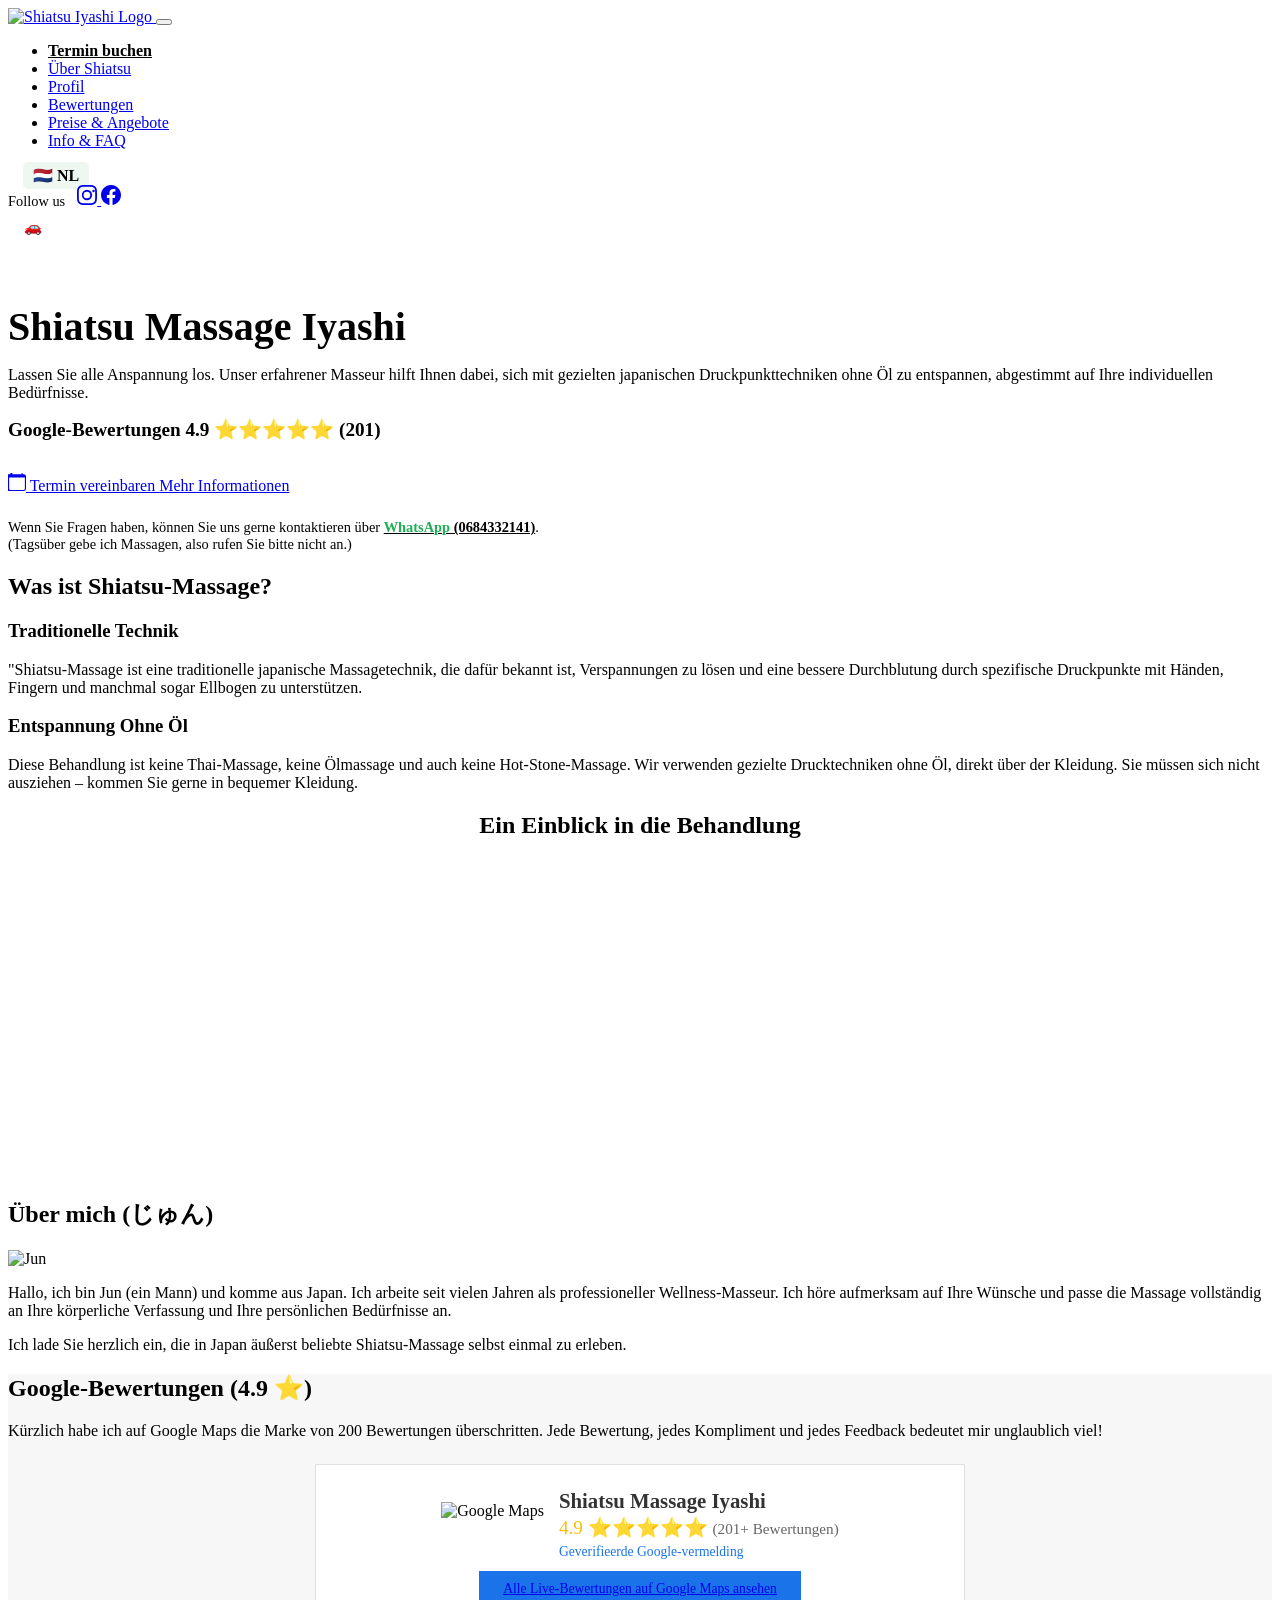
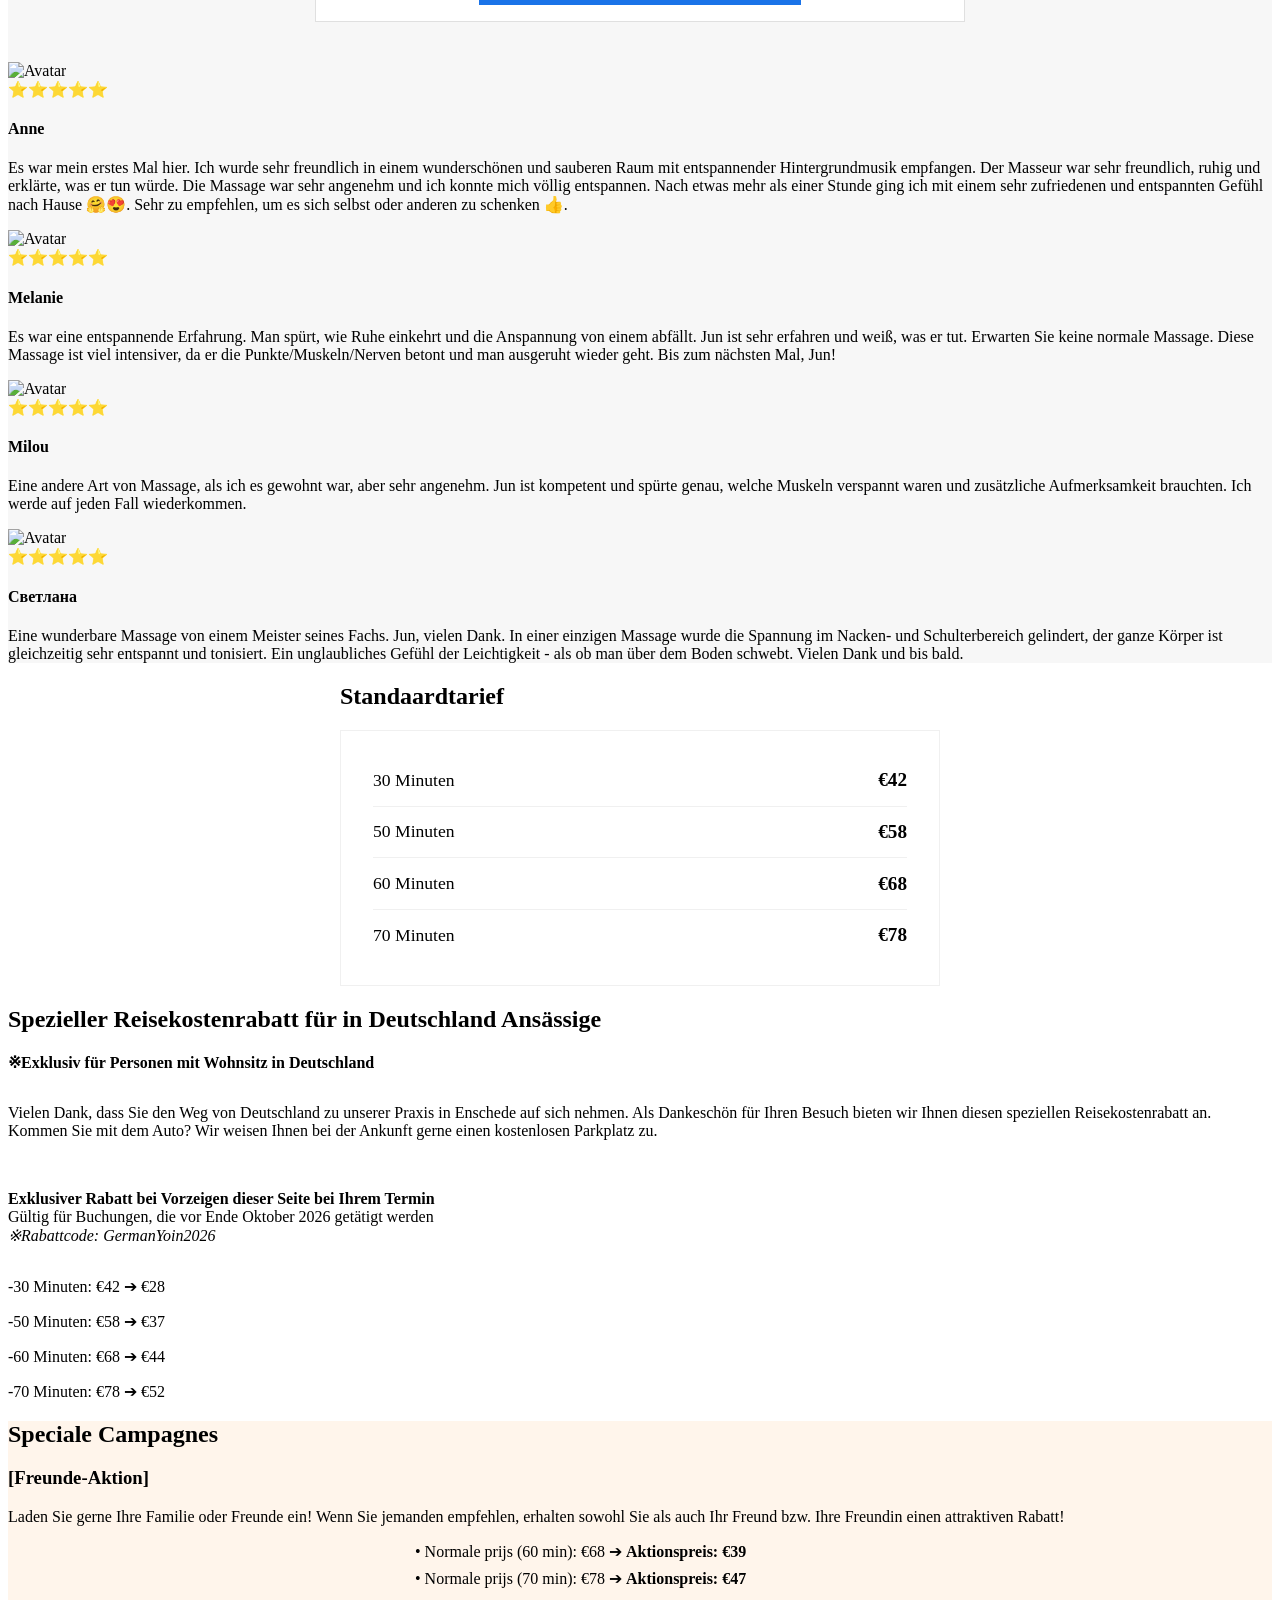
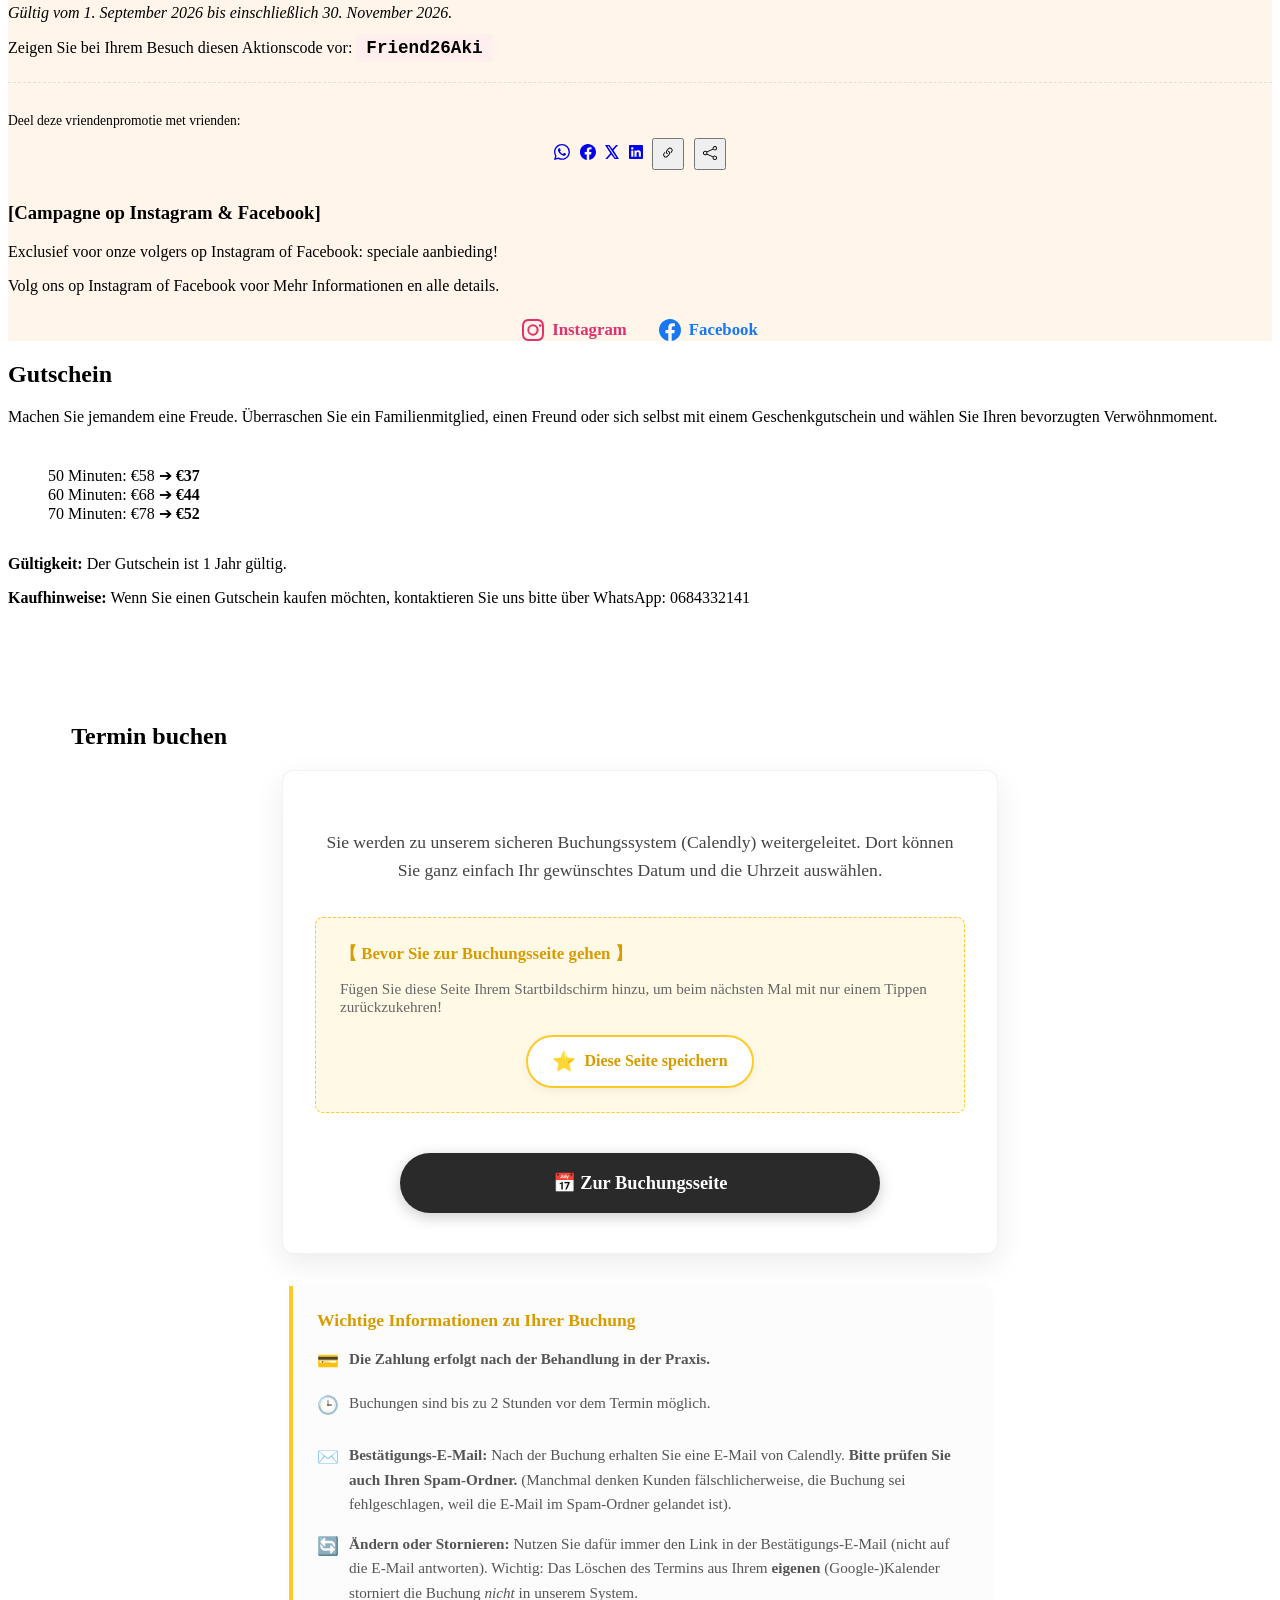
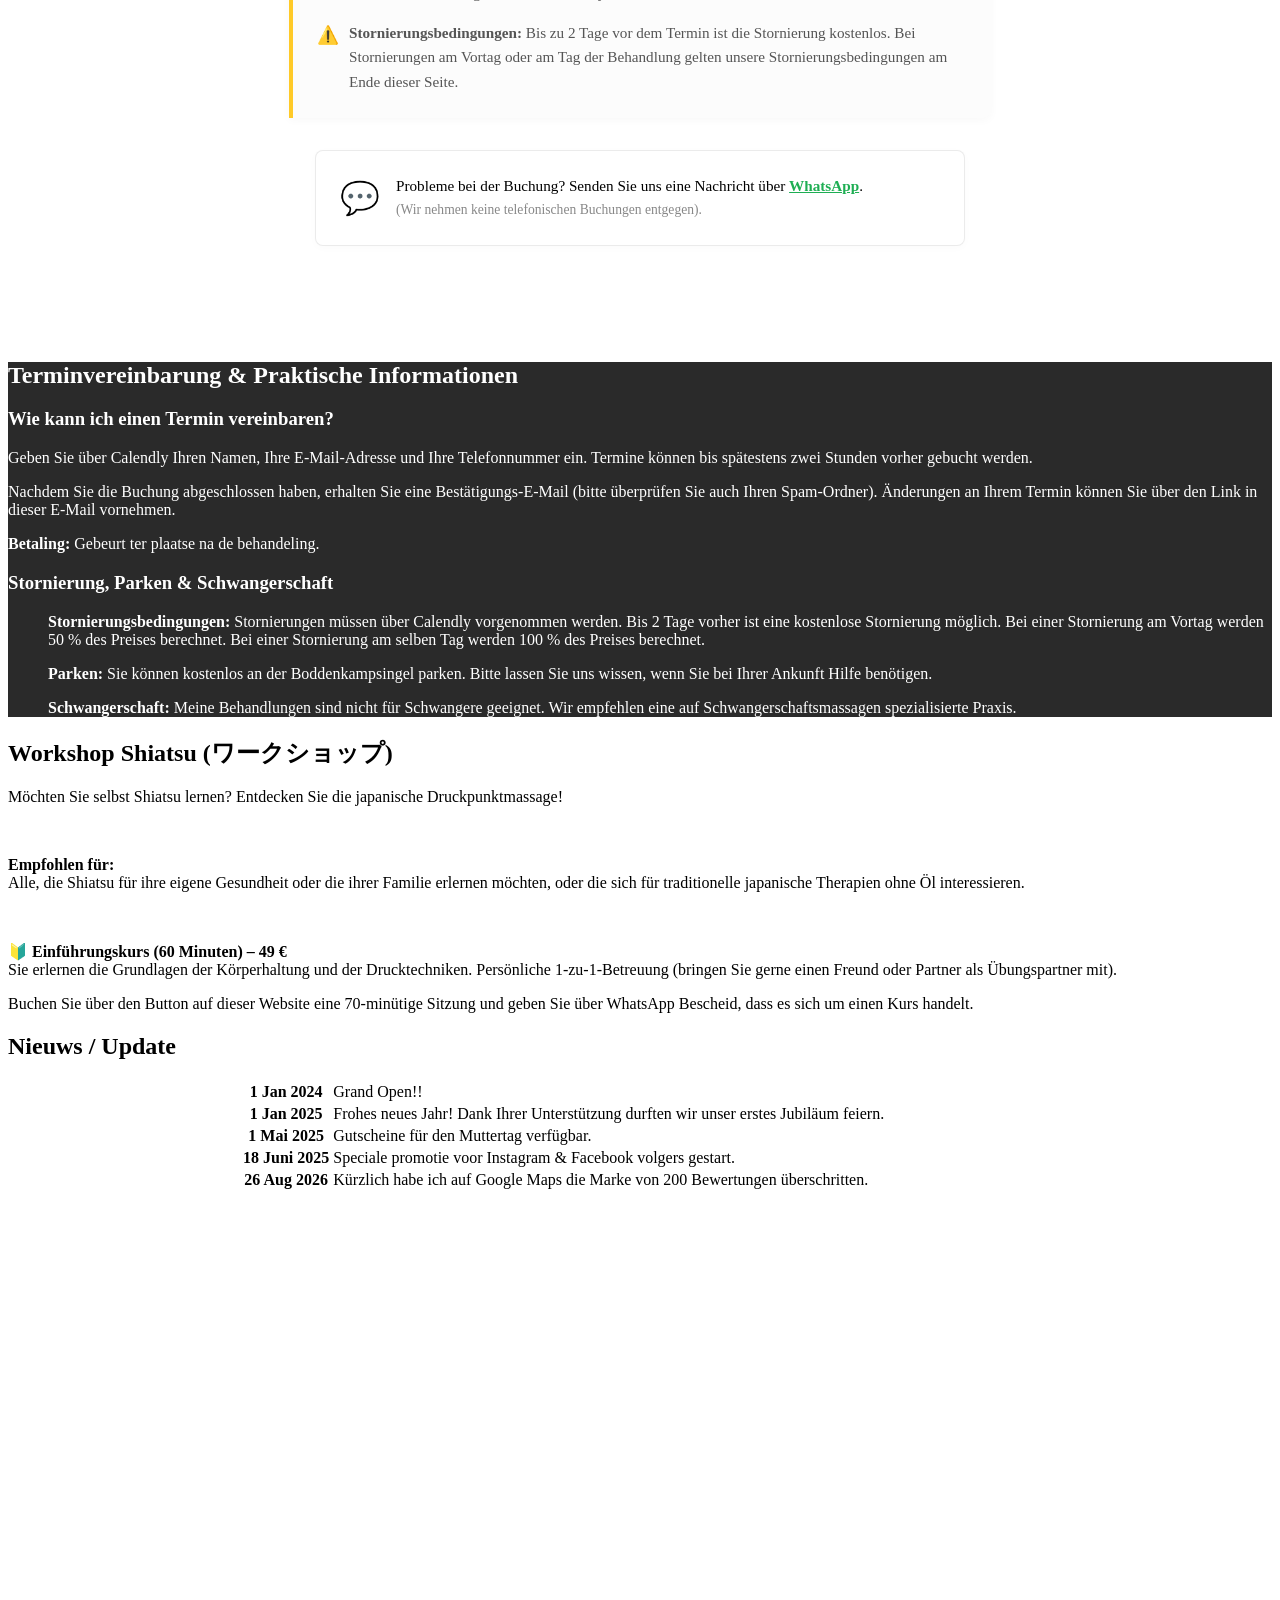
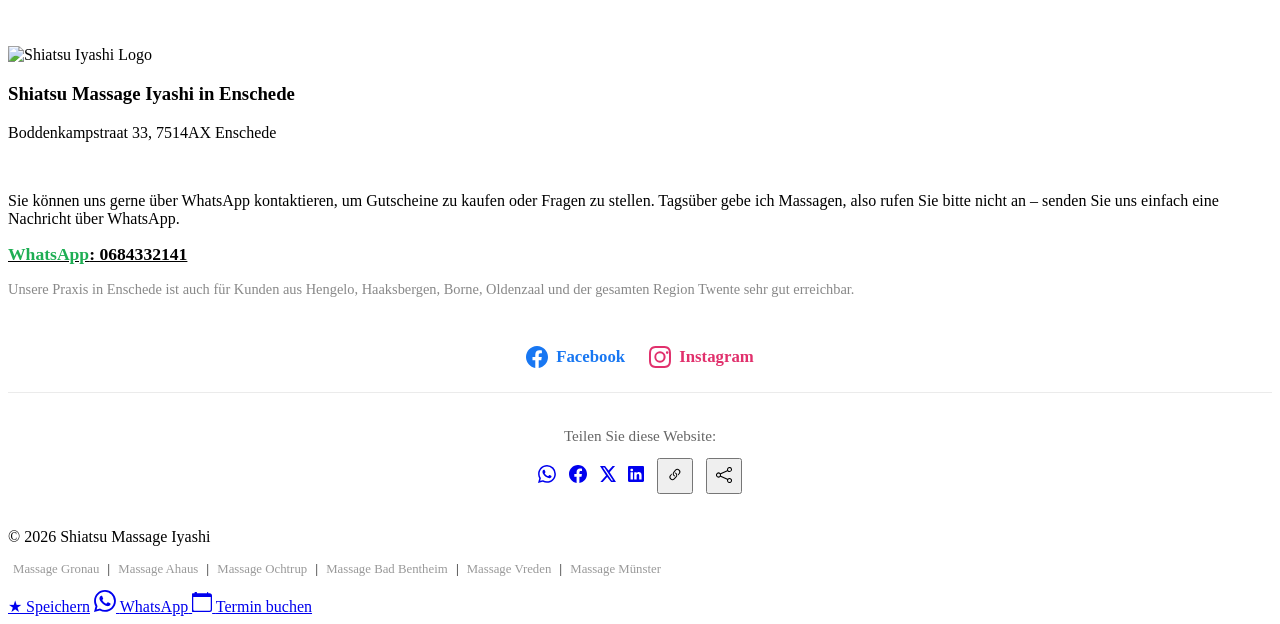
==== de/index.html @ 8099cf2a "Add custom GA4 event tracking (click_calendly_button) to Calendly buttons across all Dutch and Germa" ====
<!DOCTYPE html>
<html lang="de">
<head>

    <!-- Google tag (gtag.js) -->
    <script async src="https://www.googletagmanager.com/gtag/js?id=G-NTMLTWRCTY"></script>
    <script>
      window.dataLayer = window.dataLayer || [];
      function gtag(){dataLayer.push(arguments);}
      gtag('js', new Date());

      gtag('config', 'G-NTMLTWRCTY');
      gtag('config', 'G-RWV409M47K');
    </script>

    <meta charset="UTF-8">
    <meta name="viewport" content="width=device-width, initial-scale=1.0">
    <title>Massage Enschede - Japanische Shiatsu Massage Iyashi</title>
    <meta name="description" content="Suchen Sie eine professionelle Massage in Enschede? Erleben Sie authentische japanische Shiatsu-Massage ohne Öl bei Shiatsu Massage Iyashi. Auch von Gronau aus hervorragend erreichbar. 4.9 ⭐ (201+ Bewertungen).">
    <link rel="icon" href="images/logo.png" type="image/png">
    
    <!-- Schema.org LocalBusiness Structured Data for Google SEO -->
    <script type="application/ld+json">
    {
      "@context": "https://schema.org",
      "@type": "HealthAndBeautyBusiness",
      "name": "Shiatsu Massage Iyashi",
      "image": "https://shiatsumassage-iyashi.com/images/logo.png",
      "@id": "https://shiatsumassage-iyashi.com/de/",
      "url": "https://shiatsumassage-iyashi.com/de/",
      "telephone": "+31684332141",
      "priceRange": "€42 - €78",
      "address": {
        "@type": "PostalAddress",
        "streetAddress": "Boddenkampstraat 33",
        "addressLocality": "Enschede",
        "postalCode": "7514AX",
        "addressCountry": "NL"
      },
      "geo": {
        "@type": "GeoCoordinates",
        "latitude": 52.2271339,
        "longitude": 6.8870903
      },
      "aggregateRating": {
        "@type": "AggregateRating",
        "ratingValue": "4.9",
        "reviewCount": "201"
      },
      "areaServed": ["Enschede", "Hengelo", "Haaksbergen", "Borne", "Oldenzaal", "Twente"]
    }
    </script>
    
    <!-- Fonts -->
    <link rel="preconnect" href="https://fonts.googleapis.com">
    <link rel="preconnect" href="https://fonts.gstatic.com" crossorigin>
    <link href="https://fonts.googleapis.com/css2?family=Outfit:wght@300;400;500;600&family=Playfair+Display:ital,wght@0,400;0,500;0,600;0,700;1,400&display=swap" rel="stylesheet">
    
    <!-- CSS -->
    <link rel="stylesheet" href="../css/style.css">
    
    <!-- Netlify Identity (Required for CMS Authentication) -->
    <script src="https://identity.netlify.com/v1/netlify-identity-widget.js"></script>
</head>
<body>

    <header>
        <a href="#home" class="logo-link">
            <img src="../images/logo.png" alt="Shiatsu Iyashi Logo" class="header-logo">
        </a>
        <button type="button" class="mobile-menu-btn" id="mobileMenuBtn" aria-label="Menu">
            <span></span>
            <span></span>
            <span></span>
        </button>
        <nav class="nav-menu" id="navMenu">
            <ul>
                <li><a href="#booking" style="font-weight: 600; color: var(--primary-color);">Termin buchen</a></li>
                <li><a href="#about">Über Shiatsu</a></li>
                <li><a href="#jun">Profil</a></li>
                <li><a href="#reviews">Bewertungen</a></li>
                <li><a href="#pricing">Preise & Angebote</a></li>
                <li><a href="#info">Info & FAQ</a></li>
            </ul>
        
            <div class="lang-switch" style="display:inline-block; margin-left: 15px;">
                <a href="../index.html" style="text-decoration:none; font-weight:bold; color: var(--primary-dark); padding: 5px 10px; border-radius: 5px; background: #eef8f1;">🇳🇱 NL</a>
            </div>
        </nav>
        <div class="header-sns">
            <span style="font-size: 0.9rem; font-weight: 500; color: var(--text-dark); margin-right: 0.5rem; display: inline-block; vertical-align: middle;">Follow us</span>
            <a href="https://www.instagram.com/shiatsumassage_iyashi_enschede/" target="_blank" aria-label="Instagram" class="header-ig">
                <svg xmlns="http://www.w3.org/2000/svg" width="20" height="20" fill="currentColor" viewBox="0 0 16 16"><path d="M8 0C5.829 0 5.556.01 4.703.048 3.85.088 3.269.222 2.76.42a3.917 3.917 0 0 0-1.417.923A3.927 3.927 0 0 0 .42 2.76C.222 3.268.087 3.85.048 4.7.01 5.555 0 5.827 0 8.001c0 2.172.01 2.444.048 3.297.04.852.174 1.433.372 1.942.205.526.478.972.923 1.417.444.445.89.719 1.416.923.51.198 1.09.333 1.942.372C5.555 15.99 5.827 16 8 16s2.444-.01 3.298-.048c.851-.04 1.434-.174 1.943-.372a3.916 3.916 0 0 0 1.416-.923c.445-.445.718-.891.923-1.417.197-.509.332-1.09.372-1.942C15.99 10.445 16 10.173 16 8s-.01-2.445-.048-3.299c-.04-.851-.175-1.433-.372-1.941a3.926 3.926 0 0 0-.923-1.417A3.911 3.911 0 0 0 13.24.42c-.51-.198-1.092-.333-1.943-.372C10.443.01 10.172 0 7.999 0h.001zm-.717 1.442h.718c2.136 0 2.389.007 3.232.046.78.035 1.204.166 1.486.275.373.145.64.319.92.599.28.28.453.546.598.92.11.281.24.705.275 1.485.039.843.047 1.096.047 3.231s-.008 2.389-.047 3.232c-.035.78-.166 1.203-.275 1.485a2.47 2.47 0 0 1-.599.919c-.28.28-.546.453-.92.598-.28.11-.704.24-1.485.276-.843.038-1.096.047-3.232.047s-2.39-.009-3.233-.047c-.78-.036-1.203-.166-1.485-.276a2.478 2.478 0 0 1-.92-.598 2.48 2.48 0 0 1-.6-.92c-.109-.281-.24-.705-.275-1.485-.038-.843-.046-1.096-.046-3.233 0-2.136.008-2.388.046-3.231.036-.78.166-1.204.276-1.486.145-.373.319-.64.599-.92.28-.28.546-.453.92-.598.282-.11.705-.24 1.485-.276.843-.039 1.096-.047 3.232-.047zM8 3.887a4.113 4.113 0 1 0 0 8.226 4.113 4.113 0 0 0 0-8.226zm0 6.785A2.672 2.672 0 1 1 8 5.33a2.672 2.672 0 0 1 0 5.342zm5.23-6.837a.96.96 0 1 0 0 1.92.96.96 0 0 0 0-1.92z"/></svg>
            </a>
            <a href="https://www.facebook.com/profile.php?id=61560411595244" target="_blank" aria-label="Facebook" class="header-fb">
                <svg xmlns="http://www.w3.org/2000/svg" width="20" height="20" fill="currentColor" viewBox="0 0 16 16"><path d="M16 8.049c0-4.446-3.582-8.05-8-8.05C3.58 0-.002 3.603-.002 8.05c0 4.017 2.926 7.347 6.75 7.951v-5.625h-2.03V8.05H6.75V6.275c0-2.017 1.195-3.131 3.022-3.131.876 0 1.791.157 1.791.157v1.98h-1.009c-.993 0-1.303.621-1.303 1.258v1.51h2.218l-.354 2.326H9.25V16c3.824-.604 6.75-3.934 6.75-7.951z"/></svg>
            </a>
        </div>
    </header>

        <main>
        <!-- 1. Hero -->
        <section class="hero" id="home">
            <div class="hero-content">
                
                <div style="background-color: var(--secondary-color); color: white; padding: 0.6rem 1rem; border-radius: 50px; display: inline-block; margin-bottom: 1.5rem; font-size: 0.9rem; font-weight: 500; box-shadow: var(--shadow-sm);">
                    🚗 Kostenlose Parkplätze an der Praxis verfügbar!
                </div>
                <h1 style="font-size: 2.5rem; color: var(--primary-dark); margin-bottom: 1rem; font-family: var(--font-heading);">Shiatsu Massage Iyashi</h1>
                <p>Lassen Sie alle Anspannung los. Unser erfahrener Masseur hilft Ihnen dabei, sich mit gezielten japanischen Druckpunkttechniken ohne Öl zu entspannen, abgestimmt auf Ihre individuellen Bedürfnisse.</p>
                <div style="margin-top: 1rem; margin-bottom: 2rem;">
                    <span style="font-size: 1.2rem; font-weight: bold;">Google-Bewertungen 4.9 ⭐️⭐️⭐️⭐️⭐️ (201)</span>
                </div>
                <a href="#booking" class="btn">
                    <svg xmlns="http://www.w3.org/2000/svg" width="18" height="18" fill="currentColor" viewBox="0 0 16 16"><path d="M3.5 0a.5.5 0 0 1 .5.5V1h8V.5a.5.5 0 0 1 1 0V1h1a2 2 0 0 1 2 2v11a2 2 0 0 1-2 2H1a2 2 0 0 1-2-2V3a2 2 0 0 1 2-2h1V.5a.5.5 0 0 1 .5-.5zM1 4v10a1 1 0 0 0 1 1h12a1 1 0 0 0 1-1V4H1z"/></svg>
                    Termin vereinbaren
                </a>
                <a href="#about" class="btn btn-secondary">Mehr Informationen</a>
                <p style="margin-top: 1.5rem; font-size: 0.9rem; color: var(--text-light);">Wenn Sie Fragen haben, können Sie uns gerne kontaktieren über <a href="https://wa.me/31684332141" target="_blank" style="font-weight: 600; text-decoration: underline; color: inherit;"><span style="color: #1EAE53;">WhatsApp</span> (0684332141)</a>.<br>(Tagsüber gebe ich Massagen, also rufen Sie bitte nicht an.)</p>
            </div>
        </section>
        <!-- 2. About Shiatsu -->
        <section id="about">
            <h2 class="section-title">Was ist Shiatsu-Massage?</h2>
            <div class="grid">
                <div class="card">
                    <h3>Traditionelle Technik</h3>
                    <p>"Shiatsu-Massage ist eine traditionelle japanische Massagetechnik, die dafür bekannt ist, Verspannungen zu lösen und eine bessere Durchblutung durch spezifische Druckpunkte mit Händen, Fingern und manchmal sogar Ellbogen zu unterstützen.</p>
                </div>
                <div class="card">
                    <h3>Entspannung Ohne Öl</h3>
                    <p>Diese Behandlung ist keine Thai-Massage, keine Ölmassage und auch keine Hot-Stone-Massage. Wir verwenden gezielte Drucktechniken ohne Öl, direkt über der Kleidung. Sie müssen sich nicht ausziehen – kommen Sie gerne in bequemer Kleidung.</p>
                </div>
            </div>
        </section>
        <!-- 3. Video -->
        <section id="video" style="background: var(--bg-surface); text-align: center;">
            <h2 class="section-title">Ein Einblick in die Behandlung</h2>
            <div class="video-container">
                <iframe width="560" height="315" src="https://www.youtube.com/embed/s-OHK-K2gn4" title="YouTube video player" frameborder="0" allow="accelerometer; autoplay; clipboard-write; encrypted-media; gyroscope; picture-in-picture" allowfullscreen></iframe>
            </div>
        </section>
        <!-- 4. Profile (Jun) -->
        <section id="jun">
            <h2 class="section-title">Über mich (じゅん)</h2>
            <div class="jun-container">
                <div class="jun-photo">
                    <img src="../images/jun.png" alt="Jun">
                </div>
                <div class="jun-text">
                    <p>Hallo, ich bin Jun (ein Mann) und komme aus Japan. Ich arbeite seit vielen Jahren als professioneller Wellness-Masseur. Ich höre aufmerksam auf Ihre Wünsche und passe die Massage vollständig an Ihre körperliche Verfassung und Ihre persönlichen Bedürfnisse an.</p>
                    <p style="margin-top: 1rem;">Ich lade Sie herzlich ein, die in Japan äußerst beliebte Shiatsu-Massage selbst einmal zu erleben.</p>
                </div>
            </div>
        </section>
        <!-- 5. Reviews -->
        <section id="reviews" style="background: #f7f7f7;">
            <h2 class="section-title">Google-Bewertungen (4.9 ⭐)</h2>
            <p class="text-center" style="margin-bottom: 1.5rem;">Kürzlich habe ich auf Google Maps die Marke von 200 Bewertungen überschritten. Jede Bewertung, jedes Kompliment und jedes Feedback bedeutet mir unglaublich viel!</p>
            
            <!-- Live Google Place Review Card Banner -->
            <div class="google-live-card" style="max-width: 600px; margin: 0 auto 2.5rem; background: white; border-radius: var(--border-radius); padding: 1.5rem; box-shadow: var(--shadow-md); text-align: center; border: 1px solid #e0e0e0;">
                <div style="display: flex; align-items: center; justify-content: center; gap: 15px; flex-wrap: wrap;">
                    <img src="https://upload.wikimedia.org/wikipedia/commons/c/c1/Google_Maps_icon_%282020%29.svg" alt="Google Maps" style="height: 45px;">
                    <div style="text-align: left;">
                        <h3 style="margin: 0; font-size: 1.3rem; color: #333;">Shiatsu Massage Iyashi</h3>
                        <div style="color: #fbbc04; font-size: 1.2rem; margin: 3px 0;">4.9 ⭐⭐⭐⭐⭐ <span style="color: #666; font-size: 0.95rem;">(201+ Bewertungen)</span></div>
                        <span style="color: #1a73e8; font-size: 0.85rem; font-weight: 500;">Geverifieerde Google-vermelding</span>
                    </div>
                </div>
                <div style="margin-top: 1.2rem;">
                    <a href="https://www.google.com/maps/place/Shiatsu+Massage+Iyashi/@52.2295945,6.8872437,16.3z/data=!4m8!3m7!1s0x47b8130067c3a485:0x5a4c4644fad5b9b4!8m2!3d52.2271339!4d6.8870903!9m1!1b1!16s%2Fg%2F11vqblq_hn" target="_blank" class="btn" style="background: #1a73e8; border-color: #1a73e8; font-size: 0.85rem; padding: 0.6rem 1.5rem;">
                        Alle Live-Bewertungen auf Google Maps ansehen
                    </a>
                </div>
            </div>

            <div class="reviews-grid">
                <div class="review-card">
                    <div class="review-avatar">
                        <img src="//cdn.peraichi.com/template_root/v2/s3bucket/images/default/im_person_illust.svg" alt="Avatar">
                    </div>
                    <div class="review-content">
                        <div class="stars">⭐⭐⭐⭐⭐</div>
                        <h4 class="reviewer-name">Anne</h4>
                        <p class="review-text">Es war mein erstes Mal hier. Ich wurde sehr freundlich in einem wunderschönen und sauberen Raum mit entspannender Hintergrundmusik empfangen. Der Masseur war sehr freundlich, ruhig und erklärte, was er tun würde. Die Massage war sehr angenehm und ich konnte mich völlig entspannen. Nach etwas mehr als einer Stunde ging ich mit einem sehr zufriedenen und entspannten Gefühl nach Hause 🤗😍. Sehr zu empfehlen, um es sich selbst oder anderen zu schenken 👍.</p>
                    </div>
                </div>
                <div class="review-card">
                    <div class="review-avatar">
                        <img src="//cdn.peraichi.com/template_root/v2/s3bucket/images/default/im_person_illust.svg" alt="Avatar">
                    </div>
                    <div class="review-content">
                        <div class="stars">⭐⭐⭐⭐⭐</div>
                        <h4 class="reviewer-name">Melanie</h4>
                        <p class="review-text">Es war eine entspannende Erfahrung. Man spürt, wie Ruhe einkehrt und die Anspannung von einem abfällt. Jun ist sehr erfahren und weiß, was er tut. Erwarten Sie keine normale Massage. Diese Massage ist viel intensiver, da er die Punkte/Muskeln/Nerven betont und man ausgeruht wieder geht. Bis zum nächsten Mal, Jun!</p>
                    </div>
                </div>
                <div class="review-card">
                    <div class="review-avatar">
                        <img src="//cdn.peraichi.com/template_root/v2/s3bucket/images/default/im_person_illust.svg" alt="Avatar">
                    </div>
                    <div class="review-content">
                        <div class="stars">⭐⭐⭐⭐⭐</div>
                        <h4 class="reviewer-name">Milou</h4>
                        <p class="review-text">Eine andere Art von Massage, als ich es gewohnt war, aber sehr angenehm. Jun ist kompetent und spürte genau, welche Muskeln verspannt waren und zusätzliche Aufmerksamkeit brauchten. Ich werde auf jeden Fall wiederkommen.</p>
                    </div>
                </div>
                <div class="review-card">
                    <div class="review-avatar">
                        <img src="//cdn.peraichi.com/template_root/v2/s3bucket/images/default/im_person_illust.svg" alt="Avatar">
                    </div>
                    <div class="review-content">
                        <div class="stars">⭐⭐⭐⭐⭐</div>
                        <h4 class="reviewer-name">Светлана</h4>
                        <p class="review-text">Eine wunderbare Massage von einem Meister seines Fachs. Jun, vielen Dank. In einer einzigen Massage wurde die Spannung im Nacken- und Schulterbereich gelindert, der ganze Körper ist gleichzeitig sehr entspannt und tonisiert. Ein unglaubliches Gefühl der Leichtigkeit - als ob man über dem Boden schwebt. Vielen Dank und bis bald.</p>
                    </div>
                </div>
            </div>

        </section>
        <!-- 6. Pricing & Campaigns Group -->
        <div id="tarieven-acties">
            <section id="pricing">
            <div class="container text-center" style="max-width: 600px; margin: 0 auto;">
                <h2 class="section-title">Standaardtarief</h2>
                <div class="compact-pricing-box" style="background: white; border-radius: var(--border-radius); padding: 1.5rem 2rem; box-shadow: var(--shadow-sm); border: 1px solid rgba(0,0,0,0.06);">
                    <div style="display: flex; justify-content: space-between; align-items: center; padding: 0.9rem 0; border-bottom: 1px solid #f0f0f0; font-size: 1.1rem; color: var(--primary-dark);">
                        <span>30 Minuten</span>
                        <strong style="color: var(--secondary-color); font-size: 1.2rem;">€42</strong>
                    </div>
                    <div style="display: flex; justify-content: space-between; align-items: center; padding: 0.9rem 0; border-bottom: 1px solid #f0f0f0; font-size: 1.1rem; color: var(--primary-dark);">
                        <span>50 Minuten</span>
                        <strong style="color: var(--secondary-color); font-size: 1.2rem;">€58</strong>
                    </div>
                    <div style="display: flex; justify-content: space-between; align-items: center; padding: 0.9rem 0; border-bottom: 1px solid #f0f0f0; font-size: 1.1rem; color: var(--primary-dark);">
                        <span>60 Minuten</span>
                        <strong style="color: var(--secondary-color); font-size: 1.2rem;">€68</strong>
                    </div>
                    <div style="display: flex; justify-content: space-between; align-items: center; padding: 0.9rem 0; font-size: 1.1rem; color: var(--primary-dark);">
                        <span>70 Minuten</span>
                        <strong style="color: var(--secondary-color); font-size: 1.2rem;">€78</strong>
                    </div>
                </div>
            </div>
        </section>
            <section id="autumn-offer" style="background: var(--primary-light);">
            <div class="container text-center">
                <h2 class="section-title">Spezieller Reisekostenrabatt für in Deutschland Ansässige</h2>
                <p style="color: var(--secondary-color); font-weight: bold; margin-bottom: 2rem;">※Exklusiv für Personen mit Wohnsitz in Deutschland</p>
                <p>Vielen Dank, dass Sie den Weg von Deutschland zu unserer Praxis in Enschede auf sich nehmen. Als Dankeschön für Ihren Besuch bieten wir Ihnen diesen speziellen Reisekostenrabatt an. Kommen Sie mit dem Auto? Wir weisen Ihnen bei der Ankunft gerne einen kostenlosen Parkplatz zu.</p>
                <br>
                <p><strong>Exklusiver Rabatt bei Vorzeigen dieser Seite bei Ihrem Termin</strong><br>
                Gültig für Buchungen, die vor Ende Oktober 2026 getätigt werden<br>
                <em>※Rabattcode: GermanYoin2026</em></p>
                
                <div class="pricing-list" style="margin-top: 2rem;">
                    <p>-30 Minuten: <span class="price-strike">€42</span> ➔ <span class="price-new">€28</span></p>
                    <p>-50 Minuten: <span class="price-strike">€58</span> ➔ <span class="price-new">€37</span></p>
                    <p>-60 Minuten: <span class="price-strike">€68</span> ➔ <span class="price-new">€44</span></p>
                    <p>-70 Minuten: <span class="price-strike">€78</span> ➔ <span class="price-new">€52</span></p>
                </div>
            </div>
        </section>
            <section id="campaigns" style="background: #fff5eb;">
            <h2 class="section-title">Speciale Campagnes</h2>
            
            <!-- Vriendenactie -->
            <div class="card campaign-card">
                <h3>[Freunde-Aktion]</h3>
                <p>Laden Sie gerne Ihre Familie oder Freunde ein! Wenn Sie jemanden empfehlen, erhalten sowohl Sie als auch Ihr Freund bzw. Ihre Freundin einen attraktiven Rabatt!</p>
                <ul style="text-align: left; margin: 1rem auto; max-width: 450px; list-style: none; padding-left: 0;">
                    <li style="margin-bottom: 0.5rem;">• Normale prijs (60 min): €68 ➔ <strong>Aktionspreis: €39</strong></li>
                    <li style="margin-bottom: 0.5rem;">• Normale prijs (70 min): €78 ➔ <strong>Aktionspreis: €47</strong></li>
                </ul>
                <p><em>Gültig vom 1. September 2026 bis einschließlich 30. November 2026.</em></p>
                <p style="margin-top: 0.8rem;">Zeigen Sie bei Ihrem Besuch diesen Aktionscode vor: <strong style="color: var(--secondary-color); background: #ffeeee; padding: 4px 10px; border-radius: 4px; font-family: monospace; font-size: 1.1rem;">Friend26Aki</strong></p>
                <div style="margin-top: 1.5rem; padding-top: 1rem; border-top: 1px dashed #e0e0e0;">
                    <p style="font-weight: 500; font-size: 0.85rem; color: var(--text-dark); margin-bottom: 0.6rem;">Deel deze vriendenpromotie met vrienden:</p>
                    <div class="share-buttons" style="display: flex; gap: 0.6rem; justify-content: center; align-items: center; flex-wrap: wrap;">
                        <a href="https://api.whatsapp.com/send?text=Bekijk%20deze%20Vriendenpromotie%20bij%20Shiatsu%20Massage%20Iyashi!%20Actiecode:%20Friend26Aki%20-%20https://shiatsumassage-iyashi.com/de/" target="_blank" class="share-btn wa-share" title="Deel via WhatsApp">
                            <svg xmlns="http://www.w3.org/2000/svg" width="16" height="16" fill="currentColor" viewBox="0 0 16 16"><path d="M13.601 2.326A7.854 7.854 0 0 0 7.994 0C3.627 0 .068 3.558.064 7.926c-.003 1.396.366 2.76 1.057 3.965L0 16l4.204-1.102a7.933 7.933 0 0 0 3.79.965h.004c4.368 0 7.926-3.558 7.93-7.93A7.898 7.898 0 0 0 13.6 2.326zM7.994 14.521a6.573 6.573 0 0 1-3.356-.92l-.24-.144-2.494.654.666-2.433-.156-.251a6.56 6.56 0 0 1-1.007-3.505c.003-3.625 2.952-6.575 6.577-6.575a6.587 6.587 0 0 1 4.653 1.92 6.577 6.577 0 0 1 1.918 4.651c-.004 3.625-2.953 6.575-6.578 6.575zm3.615-4.934c-.197-.099-1.17-.578-1.353-.646-.182-.065-.315-.099-.445.099-.133.197-.513.646-.627.775-.114.133-.232.148-.43.05-.197-.1-.836-.308-1.592-.985-.59-.525-.985-1.175-1.103-1.372-.114-.198-.011-.304.088-.403.087-.088.197-.232.296-.346.1-.114.133-.198.198-.33.065-.134.034-.248-.015-.347-.05-.099-.445-1.076-.612-1.47-.16-.389-.323-.335-.445-.34-.114-.007-.247-.007-.38-.007a.729.729 0 0 0-.529.247c-.182.198-.691.677-.691 1.654 0 .977.71 1.916.81 2.049.098.133 1.394 2.132 3.383 2.992.47.205.84.326 1.129.418.475.152.904.129 1.246.08.38-.058 1.171-.48 1.338-.943.164-.464.164-.86.114-.943-.049-.084-.182-.133-.38-.232z"/></svg>
                        </a>
                        <a href="https://www.facebook.com/sharer/sharer.php?u=https://shiatsumassage-iyashi.com/de/" target="_blank" class="share-btn fb-share" title="Deel via Facebook">
                            <svg xmlns="http://www.w3.org/2000/svg" width="16" height="16" fill="currentColor" viewBox="0 0 16 16"><path d="M16 8.049c0-4.446-3.582-8.05-8-8.05C3.58 0-.002 3.603-.002 8.05c0 4.017 2.926 7.347 6.75 7.951v-5.625h-2.03V8.05H6.75V6.275c0-2.017 1.195-3.131 3.022-3.131.876 0 1.791.157 1.791.157v1.98h-1.009c-.993 0-1.303.621-1.303 1.258v1.51h2.218l-.354 2.326H9.25V16c3.824-.604 6.75-3.934 6.75-7.951z"/></svg>
                        </a>
                        <a href="https://twitter.com/intent/tweet?url=https://shiatsumassage-iyashi.com/de/&text=Shiatsu%20Massage%20Iyashi%20in%20Enschede" target="_blank" class="share-btn x-share" title="Deel via X">
                            <svg xmlns="http://www.w3.org/2000/svg" width="14" height="14" fill="currentColor" viewBox="0 0 16 16"><path d="M12.6 0h2.454l-5.36 6.126L16 16h-4.937l-3.867-5.07-4.425 5.07H.316l5.733-6.554L0 0h5.063l3.495 4.617L12.6 0zm-.86 14.534h1.36L4.323 1.394H2.863l8.877 13.14s.001 0 0 0z"/></svg>
                        </a>
                        <a href="https://www.linkedin.com/sharing/share-offsite/?url=https://shiatsumassage-iyashi.com/de/" target="_blank" class="share-btn in-share" title="Deel via LinkedIn">
                            <svg xmlns="http://www.w3.org/2000/svg" width="14" height="14" fill="currentColor" viewBox="0 0 16 16"><path d="M0 1.146C0 .513.526 0 1.175 0h13.65C15.474 0 16 .513 16 1.146v13.708c0 .633-.526 1.146-1.175 1.146H1.175C.526 16 0 15.487 0 14.854V1.146zm4.943 12.248V6.169H2.542v7.225h2.401zm-1.2-8.212c.837 0 1.358-.554 1.358-1.248-.015-.709-.52-1.248-1.342-1.248-.822 0-1.359.54-1.359 1.248 0 .694.521 1.248 1.327 1.248h.016zm4.908 8.212V9.359c0-.216.016-.432.08-.586.173-.431.568-.878 1.232-.878.869 0 1.216.662 1.216 1.634v3.865h2.401V9.25c0-2.22-1.184-3.252-2.764-3.252-1.274 0-1.845.7-2.165 1.193v.025h-.016a5.54 5.54 0 0 1 .016-.025V6.169h-2.4c.03.678 0 7.225 0 7.225h2.4z"/></svg>
                        </a>
                        <button type="button" class="share-btn copy-share" onclick="copyShareUrl()" title="Kopieer URL" style="width:32px; height:32px;">
                            <svg xmlns="http://www.w3.org/2000/svg" width="14" height="14" fill="currentColor" viewBox="0 0 16 16"><path d="M4.715 6.542 3.343 7.914a3 3 0 1 0 4.243 4.243l1.828-1.829A3 3 0 0 0 8.586 5.5L8 6.086a1.002 1.002 0 0 0-.154.199 2 2 0 0 1 .861 3.337L6.88 11.45a2 2 0 1 1-2.83-2.83l.793-.792a4.018 4.018 0 0 1-.128-1.287z"/><path d="M6.586 4.672A3 3 0 0 0 7.414 9.5l.586-.586a1.002 1.002 0 0 0 .154-.199 2 2 0 0 1-.861-3.337L8.88 3.55a2 2 0 1 1 2.83 2.83l-.793.792c.112.42.155.855.128 1.287l1.372-1.372a3 3 0 1 0-4.243-4.243L6.586 4.672z"/></svg>
                        </button>
                        <button type="button" class="share-btn native-share" onclick="nativeShare()" title="Andere apps" style="width:32px; height:32px;">
                            <svg xmlns="http://www.w3.org/2000/svg" width="14" height="14" fill="currentColor" viewBox="0 0 16 16"><path d="M13.5 1a1.5 1.5 0 1 0 0 3 1.5 1.5 0 0 0 0-3zM11 2.5a2.5 2.5 0 1 1 .603 1.628l-6.718 3.12a2.499 2.499 0 0 1 0 1.504l6.718 3.12a2.5 2.5 0 1 1-.488.876l-6.718-3.12a2.5 2.5 0 1 1 0-3.256l6.718-3.12A2.5 2.5 0 0 1 11 2.5zm-8.5 4a1.5 1.5 0 1 0 0 3 1.5 1.5 0 0 0 0-3zm11 5.5a1.5 1.5 0 1 0 0 3 1.5 1.5 0 0 0 0-3z"/></svg>
                        </button>
                    </div>
                </div>
            </div>

            <!-- SNS Campaign -->
            <div class="card campaign-card" style="margin-top: 2rem;">
                <h3>[Campagne op Instagram & Facebook]</h3>
                <p>Exclusief voor onze volgers op Instagram of Facebook: speciale aanbieding!</p>
                <p style="margin-top: 0.5rem; color: var(--text-light);">Volg ons op Instagram of Facebook voor Mehr Informationen en alle details.</p>
                <div class="sns-buttons" style="display: flex; justify-content: center; gap: 2rem; margin-top: 1.5rem; flex-wrap: wrap;">
                    <a href="https://www.instagram.com/shiatsumassage_iyashi_enschede/" target="_blank" style="display: inline-flex; align-items: center; gap: 8px; color: #E1306C; font-weight: 600; text-decoration: none; font-size: 1.05rem;">
                        <svg xmlns="http://www.w3.org/2000/svg" width="22" height="22" fill="currentColor" viewBox="0 0 16 16"><path d="M8 0C5.829 0 5.556.01 4.703.048 3.85.088 3.269.222 2.76.42a3.917 3.917 0 0 0-1.417.923A3.927 3.927 0 0 0 .42 2.76C.222 3.268.087 3.85.048 4.7.01 5.555 0 5.827 0 8.001c0 2.172.01 2.444.048 3.297.04.852.174 1.433.372 1.942.205.526.478.972.923 1.417.444.445.89.719 1.416.923.51.198 1.09.333 1.942.372C5.555 15.99 5.827 16 8 16s2.444-.01 3.298-.048c.851-.04 1.434-.174 1.943-.372a3.916 3.916 0 0 0 1.416-.923c.445-.445.718-.891.923-1.417.197-.509.332-1.09.372-1.942C15.99 10.445 16 10.173 16 8s-.01-2.445-.048-3.299c-.04-.851-.175-1.433-.372-1.941a3.926 3.926 0 0 0-.923-1.417A3.911 3.911 0 0 0 13.24.42c-.51-.198-1.092-.333-1.943-.372C10.443.01 10.172 0 7.999 0h.001zm-.717 1.442h.718c2.136 0 2.389.007 3.232.046.78.035 1.204.166 1.486.275.373.145.64.319.92.599.28.28.453.546.598.92.11.281.24.705.275 1.485.039.843.047 1.096.047 3.231s-.008 2.389-.047 3.232c-.035.78-.166 1.203-.275 1.485a2.47 2.47 0 0 1-.599.919c-.28.28-.546.453-.92.598-.28.11-.704.24-1.485.276-.843.038-1.096.047-3.232.047s-2.39-.009-3.233-.047c-.78-.036-1.203-.166-1.485-.276a2.478 2.478 0 0 1-.92-.598 2.48 2.48 0 0 1-.6-.92c-.109-.281-.24-.705-.275-1.485-.038-.843-.046-1.096-.046-3.233 0-2.136.008-2.388.046-3.231.036-.78.166-1.204.276-1.486.145-.373.319-.64.599-.92.28-.28.546-.453.92-.598.282-.11.705-.24 1.485-.276.843-.039 1.096-.047 3.232-.047zM8 3.887a4.113 4.113 0 1 0 0 8.226 4.113 4.113 0 0 0 0-8.226zm0 6.785A2.672 2.672 0 1 1 8 5.33a2.672 2.672 0 0 1 0 5.342zm5.23-6.837a.96.96 0 1 0 0 1.92.96.96 0 0 0 0-1.92z"/></svg>
                        Instagram
                    </a>
                    <a href="https://www.facebook.com/profile.php?id=61560411595244" target="_blank" style="display: inline-flex; align-items: center; gap: 8px; color: #1877F2; font-weight: 600; text-decoration: none; font-size: 1.05rem;">
                        <svg xmlns="http://www.w3.org/2000/svg" width="22" height="22" fill="currentColor" viewBox="0 0 16 16"><path d="M16 8.049c0-4.446-3.582-8.05-8-8.05C3.58 0-.002 3.603-.002 8.05c0 4.017 2.926 7.347 6.75 7.951v-5.625h-2.03V8.05H6.75V6.275c0-2.017 1.195-3.131 3.022-3.131.876 0 1.791.157 1.791.157v1.98h-1.009c-.993 0-1.303.621-1.303 1.258v1.51h2.218l-.354 2.326H9.25V16c3.824-.604 6.75-3.934 6.75-7.951z"/></svg>
                        Facebook
                    </a>
                </div>
            </div>
        </section>
            <section id="cadeaubon">
            <div class="container text-center">
                <h2 class="section-title">Gutschein</h2>
                <p>Machen Sie jemandem eine Freude. Überraschen Sie ein Familienmitglied, einen Freund oder sich selbst mit einem Geschenkgutschein und wählen Sie Ihren bevorzugten Verwöhnmoment.</p>
                <div style="margin: 2.5rem auto; max-width: 450px;">
                    
                </div>
                <ul style="list-style: none; margin: 2rem 0;">
                    <li>50 Minuten: €58 ➔ <strong>€37</strong></li>
                    <li>60 Minuten: €68 ➔ <strong>€44</strong></li>
                    <li>70 Minuten: €78 ➔ <strong>€52</strong></li>
                </ul>
                <p><strong>Gültigkeit:</strong> Der Gutschein ist 1 Jahr gültig.</p>
                <p><strong>Kaufhinweise:</strong> Wenn Sie einen Gutschein kaufen möchten, kontaktieren Sie uns bitte über WhatsApp: 0684332141</p>
            </div>
        </section>
        </div>
        <!-- 7. Booking -->
        <section id="booking" style="background: var(--bg-alt); padding: 5rem 5%;">
            <div class="container text-center">
                <h2 class="section-title">Termin buchen</h2>
                
                <!-- Main Action Card -->
                <div class="calendly-external-wrapper" style="max-width: 650px; margin: 0 auto 2rem; background: white; border-radius: 12px; padding: 2.5rem 2rem; box-shadow: 0 10px 30px rgba(0,0,0,0.08); border: 1px solid rgba(0,0,0,0.05); text-align: center;">
                    <p style="font-size: 1.1rem; color: #444; margin-bottom: 2rem; line-height: 1.6;">Sie werden zu unserem sicheren Buchungssystem (Calendly) weitergeleitet. Dort können Sie ganz einfach Ihr gewünschtes Datum und die Uhrzeit auswählen.</p>
                    
                    <div style="background-color: #fff9e6; border: 1px dashed #ffca28; padding: 1.5rem; border-radius: 8px; margin-bottom: 2.5rem; text-align: left;">
                        <p style="margin-top: 0; margin-bottom: 0.8rem; font-weight: 600; color: #d89b00; font-size: 1.05rem;">【 Bevor Sie zur Buchungsseite gehen 】</p>
                        <p style="color: #666; font-size: 0.95rem; margin-bottom: 1.2rem;">Fügen Sie diese Seite Ihrem Startbildschirm hinzu, um beim nächsten Mal mit nur einem Tippen zurückzukehren!</p>
                        <div style="text-align: center;">
                            <a href="#" class="inline-fav-btn" style="display: inline-flex; align-items: center; justify-content: center; gap: 8px; background-color: white; color: #d89b00; border: 2px solid #ffca28; padding: 0.8rem 1.5rem; font-size: 1rem; font-weight: 600; border-radius: 50px; text-decoration: none; transition: all 0.2s; box-shadow: 0 4px 10px rgba(0,0,0,0.05);" onmouseover="this.style.backgroundColor='#fff9e6'" onmouseout="this.style.backgroundColor='white'">
                                <span style="font-size: 1.2rem;">⭐</span> Diese Seite speichern
                            </a>
                        </div>
                    </div>
                    
                    <a href="https://calendly.com/shiatsu-massage-iyashi" target="_blank" rel="noopener noreferrer" onclick="gtag('event', 'click_calendly_button', {'event_category': 'booking', 'event_label': window.location.pathname});" style="display: inline-block; background-color: #2a2a2a; color: white; padding: 1.2rem 2.5rem; font-size: 1.15rem; font-weight: 600; border-radius: 50px; text-decoration: none; box-shadow: 0 4px 15px rgba(0,0,0, 0.2); transition: all 0.3s ease; width: 100%; max-width: 400px;" onmouseover="this.style.transform='translateY(-3px)'; this.style.boxShadow='0 8px 25px rgba(0,0,0, 0.3)';" onmouseout="this.style.transform='translateY(0)'; this.style.boxShadow='0 4px 15px rgba(0,0,0, 0.2)';">
                        📅 Zur Buchungsseite
                    </a>
                </div>

                <!-- Important Alerts -->
                <div style="max-width: 650px; margin: 0 auto 2rem; background-color: #fcfcfc; border-left: 4px solid #ffca28; padding: 1.5rem; text-align: left; border-radius: 0 8px 8px 0; font-size: 0.95rem; box-shadow: 0 2px 10px rgba(0,0,0,0.03);">
                    <h4 style="color: #d89b00; margin-top: 0; margin-bottom: 1rem; font-size: 1.1rem;">Wichtige Informationen zu Ihrer Buchung</h4>
                    <ul style="list-style: none; padding: 0; margin: 0; color: #555; line-height: 1.6;">
                        <li style="margin-bottom: 1rem; display: flex; align-items: flex-start; gap: 10px;"><span style="font-size: 1.1rem; flex-shrink: 0;">💳</span> <span><strong>Die Zahlung erfolgt nach der Behandlung in der Praxis.</strong></span></li>
                        <li style="margin-bottom: 1.5rem; display: flex; align-items: flex-start; gap: 10px;"><span style="font-size: 1.1rem; flex-shrink: 0;">🕒</span> <span>Buchungen sind bis zu 2 Stunden vor dem Termin möglich.</span></li>
                        
                        <li style="margin-bottom: 1rem; display: flex; align-items: flex-start; gap: 10px;"><span style="font-size: 1.1rem; flex-shrink: 0;">✉️</span> <span><strong>Bestätigungs-E-Mail:</strong> Nach der Buchung erhalten Sie eine E-Mail von Calendly. <strong>Bitte prüfen Sie auch Ihren Spam-Ordner.</strong> (Manchmal denken Kunden fälschlicherweise, die Buchung sei fehlgeschlagen, weil die E-Mail im Spam-Ordner gelandet ist).</span></li>
                        <li style="margin-bottom: 1rem; display: flex; align-items: flex-start; gap: 10px;"><span style="font-size: 1.1rem; flex-shrink: 0;">🔄</span> <span><strong>Ändern oder Stornieren:</strong> Nutzen Sie dafür immer den Link in der Bestätigungs-E-Mail (nicht auf die E-Mail antworten). Wichtig: Das Löschen des Termins aus Ihrem <strong>eigenen</strong> (Google-)Kalender storniert die Buchung <em>nicht</em> in unserem System.</span></li>
                        <li style="display: flex; align-items: flex-start; gap: 10px;"><span style="font-size: 1.1rem; flex-shrink: 0;">⚠️</span> <span><strong>Stornierungsbedingungen:</strong> Bis zu 2 Tage vor dem Termin ist die Stornierung kostenlos. Bei Stornierungen am Vortag oder am Tag der Behandlung gelten unsere Stornierungsbedingungen am Ende dieser Seite.</span></li>
                    </ul>
                </div>

                <!-- Support -->
                <div style="max-width: 650px; margin: 0 auto;">
                    <div style="background: white; padding: 1.5rem; border-radius: 8px; border: 1px solid rgba(0,0,0,0.08); margin-bottom: 1rem; text-align: left; display: flex; align-items: center; gap: 1rem; box-shadow: 0 2px 10px rgba(0,0,0,0.02);">
                        <span style="font-size: 2rem;">💬</span>
                        <p style="margin: 0; color: var(--text-dark); font-size: 0.95rem; line-height: 1.5;">Probleme bei der Buchung? Senden Sie uns eine Nachricht über <a href="https://wa.me/31684332141" target="_blank" style="font-weight: 600; text-decoration: underline; color: #1EAE53;">WhatsApp</a>.<br><span style="color: #888; font-size: 0.85rem;">(Wir nehmen keine telefonischen Buchungen entgegen).</span></p>
                    </div>
                </div>
            </div>
        </section>
        <!-- 8. Info & FAQ -->
        <section id="info" style="background: #2a2a2a; color: white;">
            <div class="container">
                <h2 class="section-title" style="color: var(--primary-light);">Terminvereinbarung & Praktische Informationen</h2>
                
                <div class="grid">
                    <div>
                        <h3 style="color: var(--primary-color);">Wie kann ich einen Termin vereinbaren?</h3>
                        <p>Geben Sie über Calendly Ihren Namen, Ihre E-Mail-Adresse und Ihre Telefonnummer ein. Termine können bis spätestens zwei Stunden vorher gebucht werden.</p>
                        <p style="margin-top: 1rem;">Nachdem Sie die Buchung abgeschlossen haben, erhalten Sie eine Bestätigungs-E-Mail (bitte überprüfen Sie auch Ihren Spam-Ordner). Änderungen an Ihrem Termin können Sie über den Link in dieser E-Mail vornehmen.</p>
                        <p style="margin-top: 1rem;"><strong>Betaling:</strong> Gebeurt ter plaatse na de behandeling.</p>
                    </div>
                    <div>
                        <h3 style="color: var(--primary-color);">Stornierung, Parken & Schwangerschaft</h3>
                        <ul style="list-style: none;">
                            <li style="margin-bottom: 1rem;"><strong>Stornierungsbedingungen:</strong> Stornierungen müssen über Calendly vorgenommen werden. Bis 2 Tage vorher ist eine kostenlose Stornierung möglich. Bei einer Stornierung am Vortag werden 50 % des Preises berechnet. Bei einer Stornierung am selben Tag werden 100 % des Preises berechnet.</li>
                            <li style="margin-bottom: 1rem;"><strong>Parken:</strong> Sie können kostenlos an der Boddenkampsingel parken. Bitte lassen Sie uns wissen, wenn Sie bei Ihrer Ankunft Hilfe benötigen.</li>
                            <li style="margin-bottom: 1rem;"><strong>Schwangerschaft:</strong> Meine Behandlungen sind nicht für Schwangere geeignet. Wir empfehlen eine auf Schwangerschaftsmassagen spezialisierte Praxis.</li>
                        </ul>
                    </div>
                </div>
            </div>
        </section>

        <!-- 9. Workshop & Updates -->
        <section id="workshop" style="background: var(--bg-surface);">
            <div class="container text-center">
                <h2 class="section-title">Workshop Shiatsu (ワークショップ)</h2>
                <p>Möchten Sie selbst Shiatsu lernen? Entdecken Sie die japanische Druckpunktmassage!</p>
                <br>
                <p><strong>Empfohlen für:</strong><br>Alle, die Shiatsu für ihre eigene Gesundheit oder die ihrer Familie erlernen möchten, oder die sich für traditionelle japanische Therapien ohne Öl interessieren.</p>
                <br>
                <p><strong>🔰 Einführungskurs (60 Minuten) – 49 €</strong><br>
                Sie erlernen die Grundlagen der Körperhaltung und der Drucktechniken. Persönliche 1-zu-1-Betreuung (bringen Sie gerne einen Freund oder Partner als Übungspartner mit).</p>
                <p style="margin-top: 1rem;">Buchen Sie über den Button auf dieser Website eine 70-minütige Sitzung und geben Sie über WhatsApp Bescheid, dass es sich um einen Kurs handelt.</p>
            </div>
        </section>
        <section id="updates">
            <h2 class="section-title">Nieuws / Update</h2>
            <div class="container" style="max-width: 800px; margin: 0 auto; overflow-x: auto;">
                <table class="update-table">
                    <tr>
                        <th>1 Jan 2024</th>
                        <td>Grand Open!!</td>
                    </tr>
                    <tr>
                        <th>1 Jan 2025</th>
                        <td>Frohes neues Jahr! Dank Ihrer Unterstützung durften wir unser erstes Jubiläum feiern.</td>
                    </tr>
                    <tr>
                        <th>1 Mai 2025</th>
                        <td>Gutscheine für den Muttertag verfügbar.</td>
                    </tr>
                    <tr>
                        <th>18 Juni 2025</th>
                        <td>Speciale promotie voor Instagram & Facebook volgers gestart.</td>
                    </tr>
                    <tr>
                        <th>26 Aug 2026</th>
                        <td>Kürzlich habe ich auf Google Maps die Marke von 200 Bewertungen überschritten.</td>
                    </tr>
                </table>
            </div>
        </section>
        <section id="map" style="padding: 0;">
            <iframe src="https://maps.google.com/maps?q=Shiatsu+Massage+Iyashi,+Boddenkampstraat+33,+7514AX+Enschede&t=&z=16&ie=UTF8&iwloc=&output=embed" frameborder="0" style="border:0; width: 100%; height: 450px;" allowfullscreen loading="lazy"></iframe>
        </section>
    </main>

    <!-- Footer -->
    <footer id="contact">
        <img src="../images/logo.png" alt="Shiatsu Iyashi Logo" class="footer-logo">
        <h3>Shiatsu Massage Iyashi in Enschede</h3>
        <p>Boddenkampstraat 33, 7514AX Enschede</p>
        <br>
        <p>Sie können uns gerne über WhatsApp kontaktieren, um Gutscheine zu kaufen oder Fragen zu stellen. Tagsüber gebe ich Massagen, also rufen Sie bitte nicht an – senden Sie uns einfach eine Nachricht über WhatsApp.</p>
        <p style="margin-top: 0.8rem;"><a href="https://wa.me/31684332141" target="_blank" style="font-weight: 600; font-size: 1.1rem; text-decoration: underline; color: inherit;"><span style="color: #1EAE53;">WhatsApp</span>: 0684332141</a></p>
        <p style="margin-top: 1rem; font-size: 0.9rem; color: #888;">Unsere Praxis in Enschede ist auch für Kunden aus Hengelo, Haaksbergen, Borne, Oldenzaal und der gesamten Region Twente sehr gut erreichbar.</p>
        <br>
        <div class="sns-links" style="display: flex; justify-content: center; gap: 1.5rem; margin: 1rem 0;">
            <a href="https://www.facebook.com/profile.php?id=61560411595244" target="_blank" style="display: inline-flex; align-items: center; gap: 8px; color: #1877F2; font-weight: 600; text-decoration: none; font-size: 1.05rem;">
                <svg xmlns="http://www.w3.org/2000/svg" width="22" height="22" fill="currentColor" viewBox="0 0 16 16"><path d="M16 8.049c0-4.446-3.582-8.05-8-8.05C3.58 0-.002 3.603-.002 8.05c0 4.017 2.926 7.347 6.75 7.951v-5.625h-2.03V8.05H6.75V6.275c0-2.017 1.195-3.131 3.022-3.131.876 0 1.791.157 1.791.157v1.98h-1.009c-.993 0-1.303.621-1.303 1.258v1.51h2.218l-.354 2.326H9.25V16c3.824-.604 6.75-3.934 6.75-7.951z"/></svg>
                Facebook
            </a>
            <a href="https://www.instagram.com/shiatsumassage_iyashi_enschede/" target="_blank" style="display: inline-flex; align-items: center; gap: 8px; color: #E1306C; font-weight: 600; text-decoration: none; font-size: 1.05rem;">
                <svg xmlns="http://www.w3.org/2000/svg" width="22" height="22" fill="currentColor" viewBox="0 0 16 16"><path d="M8 0C5.829 0 5.556.01 4.703.048 3.85.088 3.269.222 2.76.42a3.917 3.917 0 0 0-1.417.923A3.927 3.927 0 0 0 .42 2.76C.222 3.268.087 3.85.048 4.7.01 5.555 0 5.827 0 8.001c0 2.172.01 2.444.048 3.297.04.852.174 1.433.372 1.942.205.526.478.972.923 1.417.444.445.89.719 1.416.923.51.198 1.09.333 1.942.372C5.555 15.99 5.827 16 8 16s2.444-.01 3.298-.048c.851-.04 1.434-.174 1.943-.372a3.916 3.916 0 0 0 1.416-.923c.445-.445.718-.891.923-1.417.197-.509.332-1.09.372-1.942C15.99 10.445 16 10.173 16 8s-.01-2.445-.048-3.299c-.04-.851-.175-1.433-.372-1.941a3.926 3.926 0 0 0-.923-1.417A3.911 3.911 0 0 0 13.24.42c-.51-.198-1.092-.333-1.943-.372C10.443.01 10.172 0 7.999 0h.001zm-.717 1.442h.718c2.136 0 2.389.007 3.232.046.78.035 1.204.166 1.486.275.373.145.64.319.92.599.28.28.453.546.598.92.11.281.24.705.275 1.485.039.843.047 1.096.047 3.231s-.008 2.389-.047 3.232c-.035.78-.166 1.203-.275 1.485a2.47 2.47 0 0 1-.599.919c-.28.28-.546.453-.92.598-.28.11-.704.24-1.485.276-.843.038-1.096.047-3.232.047s-2.39-.009-3.233-.047c-.78-.036-1.203-.166-1.485-.276a2.478 2.478 0 0 1-.92-.598 2.48 2.48 0 0 1-.6-.92c-.109-.281-.24-.705-.275-1.485-.038-.843-.046-1.096-.046-3.233 0-2.136.008-2.388.046-3.231.036-.78.166-1.204.276-1.486.145-.373.319-.64.599-.92.28-.28.546-.453.92-.598.282-.11.705-.24 1.485-.276.843-.039 1.096-.047 3.232-.047zM8 3.887a4.113 4.113 0 1 0 0 8.226 4.113 4.113 0 0 0 0-8.226zm0 6.785A2.672 2.672 0 1 1 8 5.33a2.672 2.672 0 0 1 0 5.342zm5.23-6.837a.96.96 0 1 0 0 1.92.96.96 0 0 0 0-1.92z"/></svg>
                Instagram
            </a>
        </div>
        
        <div style="margin-top: 1.5rem; padding-top: 1.2rem; border-top: 1px solid rgba(0,0,0,0.08); text-align: center;">
            <p style="font-weight: 500; font-size: 0.95rem; color: #666; margin-bottom: 0.8rem;">Teilen Sie diese Website:</p>
            <div class="share-buttons" style="display: flex; gap: 0.8rem; justify-content: center; align-items: center; flex-wrap: wrap;">
                <a href="https://api.whatsapp.com/send?text=Bekijk%20deze%20website%20van%20Shiatsu%20Massage%20Iyashi!%20-%20https://shiatsumassage-iyashi.com/de/" target="_blank" class="share-btn wa-share" title="Deel via WhatsApp">
                    <svg xmlns="http://www.w3.org/2000/svg" width="18" height="18" fill="currentColor" viewBox="0 0 16 16"><path d="M13.601 2.326A7.854 7.854 0 0 0 7.994 0C3.627 0 .068 3.558.064 7.926c-.003 1.396.366 2.76 1.057 3.965L0 16l4.204-1.102a7.933 7.933 0 0 0 3.79.965h.004c4.368 0 7.926-3.558 7.93-7.93A7.898 7.898 0 0 0 13.6 2.326zM7.994 14.521a6.573 6.573 0 0 1-3.356-.92l-.24-.144-2.494.654.666-2.433-.156-.251a6.56 6.56 0 0 1-1.007-3.505c.003-3.625 2.952-6.575 6.577-6.575a6.587 6.587 0 0 1 4.653 1.92 6.577 6.577 0 0 1 1.918 4.651c-.004 3.625-2.953 6.575-6.578 6.575zm3.615-4.934c-.197-.099-1.17-.578-1.353-.646-.182-.065-.315-.099-.445.099-.133.197-.513.646-.627.775-.114.133-.232.148-.43.05-.197-.1-.836-.308-1.592-.985-.59-.525-.985-1.175-1.103-1.372-.114-.198-.011-.304.088-.403.087-.088.197-.232.296-.346.1-.114.133-.198.198-.33.065-.134.034-.248-.015-.347-.05-.099-.445-1.076-.612-1.47-.16-.389-.323-.335-.445-.34-.114-.007-.247-.007-.38-.007a.729.729 0 0 0-.529.247c-.182.198-.691.677-.691 1.654 0 .977.71 1.916.81 2.049.098.133 1.394 2.132 3.383 2.992.47.205.84.326 1.129.418.475.152.904.129 1.246.08.38-.058 1.171-.48 1.338-.943.164-.464.164-.86.114-.943-.049-.084-.182-.133-.38-.232z"/></svg>
                </a>
                <a href="https://www.facebook.com/sharer/sharer.php?u=https://shiatsumassage-iyashi.com/de/" target="_blank" class="share-btn fb-share" title="Deel via Facebook">
                    <svg xmlns="http://www.w3.org/2000/svg" width="18" height="18" fill="currentColor" viewBox="0 0 16 16"><path d="M16 8.049c0-4.446-3.582-8.05-8-8.05C3.58 0-.002 3.603-.002 8.05c0 4.017 2.926 7.347 6.75 7.951v-5.625h-2.03V8.05H6.75V6.275c0-2.017 1.195-3.131 3.022-3.131.876 0 1.791.157 1.791.157v1.98h-1.009c-.993 0-1.303.621-1.303 1.258v1.51h2.218l-.354 2.326H9.25V16c3.824-.604 6.75-3.934 6.75-7.951z"/></svg>
                </a>
                <a href="https://twitter.com/intent/tweet?url=https://shiatsumassage-iyashi.com/de/&text=Shiatsu%20Massage%20Iyashi%20in%20Enschede" target="_blank" class="share-btn x-share" title="Deel via X">
                    <svg xmlns="http://www.w3.org/2000/svg" width="16" height="16" fill="currentColor" viewBox="0 0 16 16"><path d="M12.6 0h2.454l-5.36 6.126L16 16h-4.937l-3.867-5.07-4.425 5.07H.316l5.733-6.554L0 0h5.063l3.495 4.617L12.6 0zm-.86 14.534h1.36L4.323 1.394H2.863l8.877 13.14s.001 0 0 0z"/></svg>
                </a>
                <a href="https://www.linkedin.com/sharing/share-offsite/?url=https://shiatsumassage-iyashi.com/de/" target="_blank" class="share-btn in-share" title="Deel via LinkedIn">
                    <svg xmlns="http://www.w3.org/2000/svg" width="16" height="16" fill="currentColor" viewBox="0 0 16 16"><path d="M0 1.146C0 .513.526 0 1.175 0h13.65C15.474 0 16 .513 16 1.146v13.708c0 .633-.526 1.146-1.175 1.146H1.175C.526 16 0 15.487 0 14.854V1.146zm4.943 12.248V6.169H2.542v7.225h2.401zm-1.2-8.212c.837 0 1.358-.554 1.358-1.248-.015-.709-.52-1.248-1.342-1.248-.822 0-1.359.54-1.359 1.248 0 .694.521 1.248 1.327 1.248h.016zm4.908 8.212V9.359c0-.216.016-.432.08-.586.173-.431.568-.878 1.232-.878.869 0 1.216.662 1.216 1.634v3.865h2.401V9.25c0-2.22-1.184-3.252-2.764-3.252-1.274 0-1.845.7-2.165 1.193v.025h-.016a5.54 5.54 0 0 1 .016-.025V6.169h-2.4c.03.678 0 7.225 0 7.225h2.4z"/></svg>
                </a>
                <button type="button" class="share-btn copy-share" onclick="copyShareUrl()" title="Kopieer URL" style="width:36px; height:36px;">
                    <svg xmlns="http://www.w3.org/2000/svg" width="16" height="16" fill="currentColor" viewBox="0 0 16 16"><path d="M4.715 6.542 3.343 7.914a3 3 0 1 0 4.243 4.243l1.828-1.829A3 3 0 0 0 8.586 5.5L8 6.086a1.002 1.002 0 0 0-.154.199 2 2 0 0 1 .861 3.337L6.88 11.45a2 2 0 1 1-2.83-2.83l.793-.792a4.018 4.018 0 0 1-.128-1.287z"/><path d="M6.586 4.672A3 3 0 0 0 7.414 9.5l.586-.586a1.002 1.002 0 0 0 .154-.199 2 2 0 0 1-.861-3.337L8.88 3.55a2 2 0 1 1 2.83 2.83l-.793.792c.112.42.155.855.128 1.287l1.372-1.372a3 3 0 1 0-4.243-4.243L6.586 4.672z"/></svg>
                </button>
                <button type="button" class="share-btn native-share" onclick="nativeShare()" title="Andere apps" style="width:36px; height:36px;">
                    <svg xmlns="http://www.w3.org/2000/svg" width="16" height="16" fill="currentColor" viewBox="0 0 16 16"><path d="M13.5 1a1.5 1.5 0 1 0 0 3 1.5 1.5 0 0 0 0-3zM11 2.5a2.5 2.5 0 1 1 .603 1.628l-6.718 3.12a2.499 2.499 0 0 1 0 1.504l6.718 3.12a2.5 2.5 0 1 1-.488.876l-6.718-3.12a2.5 2.5 0 1 1 0-3.256l6.718-3.12A2.5 2.5 0 0 1 11 2.5zm-8.5 4a1.5 1.5 0 1 0 0 3 1.5 1.5 0 0 0 0-3zm11 5.5a1.5 1.5 0 1 0 0 3 1.5 1.5 0 0 0 0-3z"/></svg>
                </button>
            </div>
        </div>
        
        <br>
        <p>&copy; 2026 Shiatsu Massage Iyashi</p>
        
        <p style="margin-top: 1rem; font-size: 0.8rem;">
            <a href="massage-gronau.html" style="color: #999; text-decoration: none; margin: 0 5px;">Massage Gronau</a> | 
            <a href="massage-ahaus.html" style="color: #999; text-decoration: none; margin: 0 5px;">Massage Ahaus</a> | 
            <a href="massage-ochtrup.html" style="color: #999; text-decoration: none; margin: 0 5px;">Massage Ochtrup</a> | 
            <a href="massage-bad-bentheim.html" style="color: #999; text-decoration: none; margin: 0 5px;">Massage Bad Bentheim</a> | 
            <a href="massage-vreden.html" style="color: #999; text-decoration: none; margin: 0 5px;">Massage Vreden</a> | 
            <a href="massage-muenster.html" style="color: #999; text-decoration: none; margin: 0 5px;">Massage Münster</a>
        </p>
    </footer>

    <!-- Dual Floating Action Buttons (CTA) -->
    <div class="floating-cta-container">
        <a href="#" class="floating-btn floating-fav-btn" title="Save this page">★ <span>Speichern</span></a>

        <a href="https://wa.me/31684332141" class="floating-btn floating-wa-btn" target="_blank" aria-label="Vragen via WhatsApp">
            <svg xmlns="http://www.w3.org/2000/svg" width="22" height="22" fill="currentColor" viewBox="0 0 16 16"><path d="M13.601 2.326A7.854 7.854 0 0 0 7.994 0C3.627 0 .068 3.558.064 7.926c-.003 1.396.366 2.76 1.057 3.965L0 16l4.204-1.102a7.933 7.933 0 0 0 3.79.965h.004c4.368 0 7.926-3.558 7.93-7.93A7.898 7.898 0 0 0 13.6 2.326zM7.994 14.521a6.573 6.573 0 0 1-3.356-.92l-.24-.144-2.494.654.666-2.433-.156-.251a6.56 6.56 0 0 1-1.007-3.505c.003-3.625 2.952-6.575 6.577-6.575a6.587 6.587 0 0 1 4.653 1.92 6.577 6.577 0 0 1 1.918 4.651c-.004 3.625-2.953 6.575-6.578 6.575zm3.615-4.934c-.197-.099-1.17-.578-1.353-.646-.182-.065-.315-.099-.445.099-.133.197-.513.646-.627.775-.114.133-.232.148-.43.05-.197-.1-.836-.308-1.592-.985-.59-.525-.985-1.175-1.103-1.372-.114-.198-.011-.304.088-.403.087-.088.197-.232.296-.346.1-.114.133-.198.198-.33.065-.134.034-.248-.015-.347-.05-.099-.445-1.076-.612-1.47-.16-.389-.323-.335-.445-.34-.114-.007-.247-.007-.38-.007a.729.729 0 0 0-.529.247c-.182.198-.691.677-.691 1.654 0 .977.71 1.916.81 2.049.098.133 1.394 2.132 3.383 2.992.47.205.84.326 1.129.418.475.152.904.129 1.246.08.38-.058 1.171-.48 1.338-.943.164-.464.164-.86.114-.943-.049-.084-.182-.133-.38-.232z"/></svg>
            <span>WhatsApp</span>
        </a>
        <a href="#booking" class="floating-btn floating-book-btn" aria-label="Termin vereinbaren">
            <svg xmlns="http://www.w3.org/2000/svg" width="20" height="20" fill="currentColor" viewBox="0 0 16 16"><path d="M3.5 0a.5.5 0 0 1 .5.5V1h8V.5a.5.5 0 0 1 1 0V1h1a2 2 0 0 1 2 2v11a2 2 0 0 1-2 2H1a2 2 0 0 1-2-2V3a2 2 0 0 1 2-2h1V.5a.5.5 0 0 1 .5-.5zM1 4v10a1 1 0 0 0 1 1h12a1 1 0 0 0 1-1V4H1z"/></svg>
            <span>Termin buchen</span>
        </a>
    </div>

    <!-- Scripts -->
    <script src="js/script.js"></script>
    <script>
      // Netlify Identity Login Redirect logic
      if (window.netlifyIdentity) {
        window.netlifyIdentity.on("init", user => {
          if (!user) {
            window.netlifyIdentity.on("login", () => {
              document.location.href = "/admin/";
            });
          }
        });
      }
    </script>
</body>
</html>
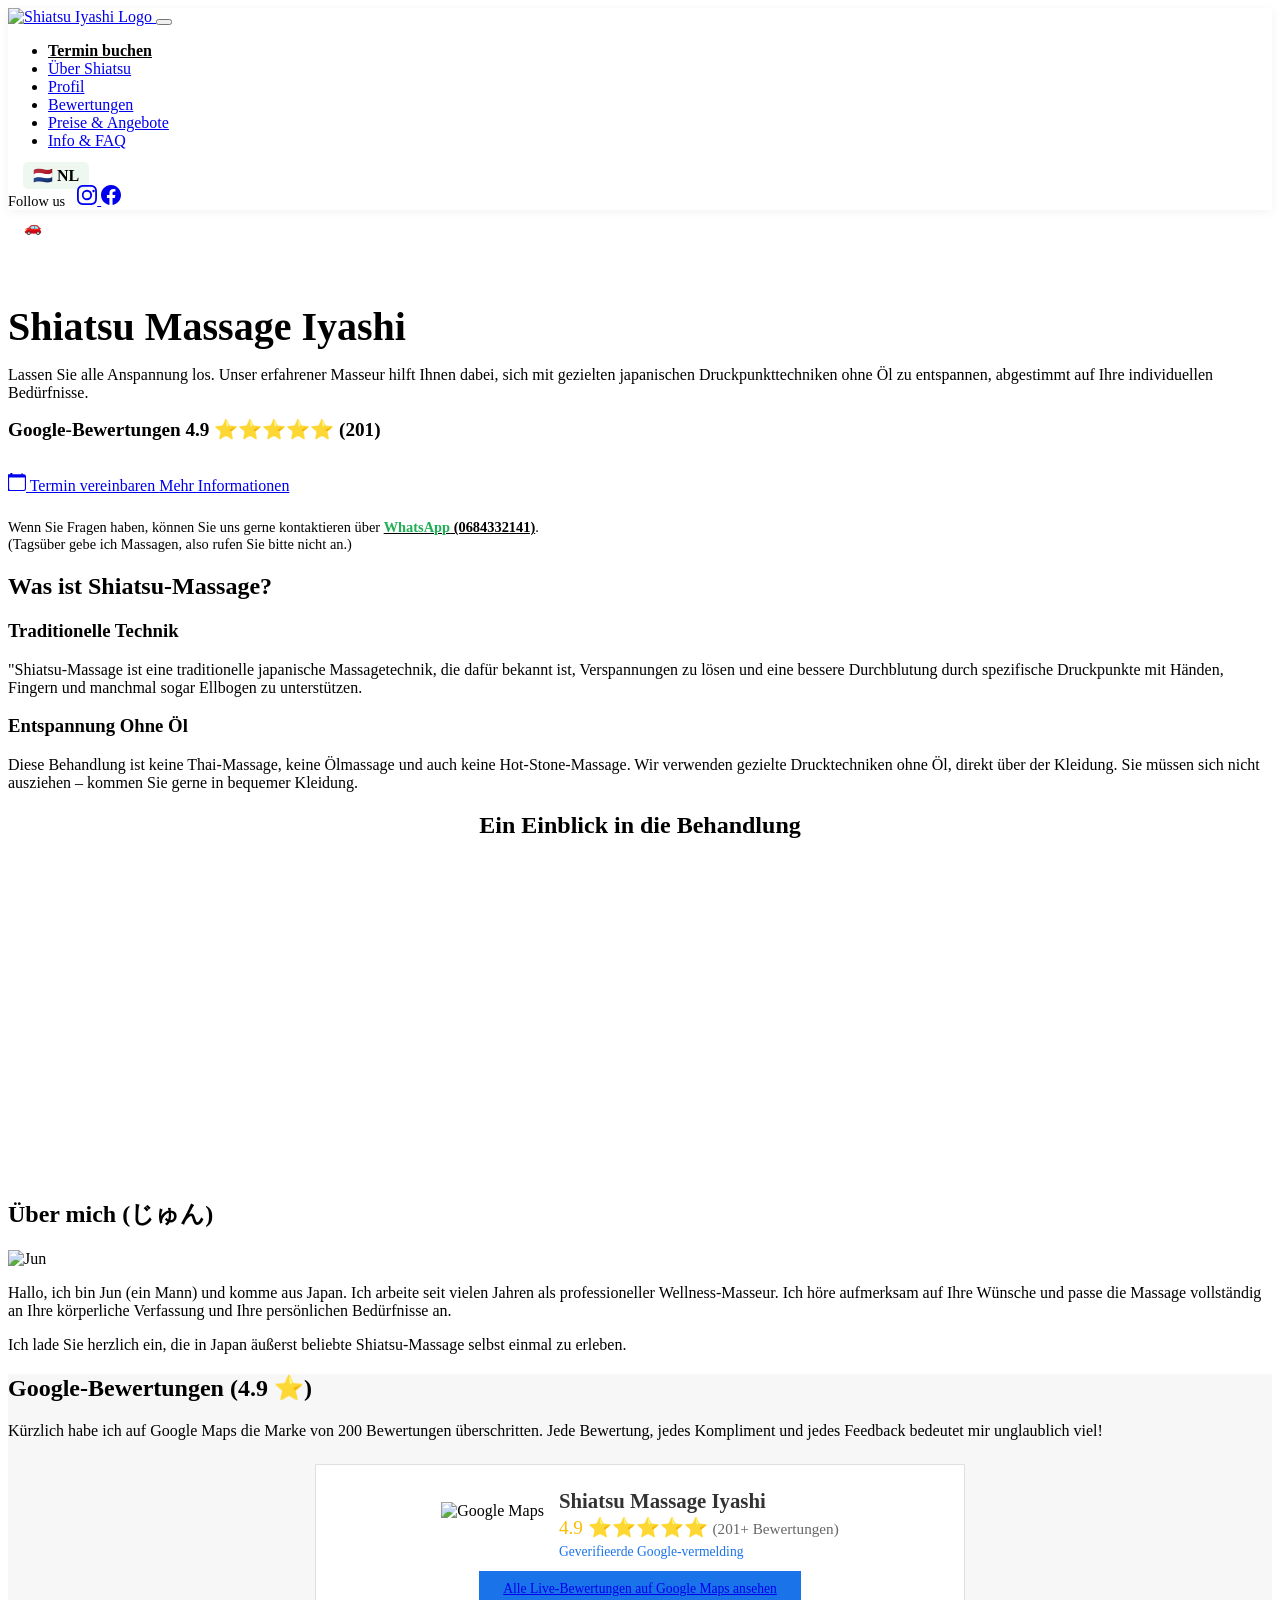
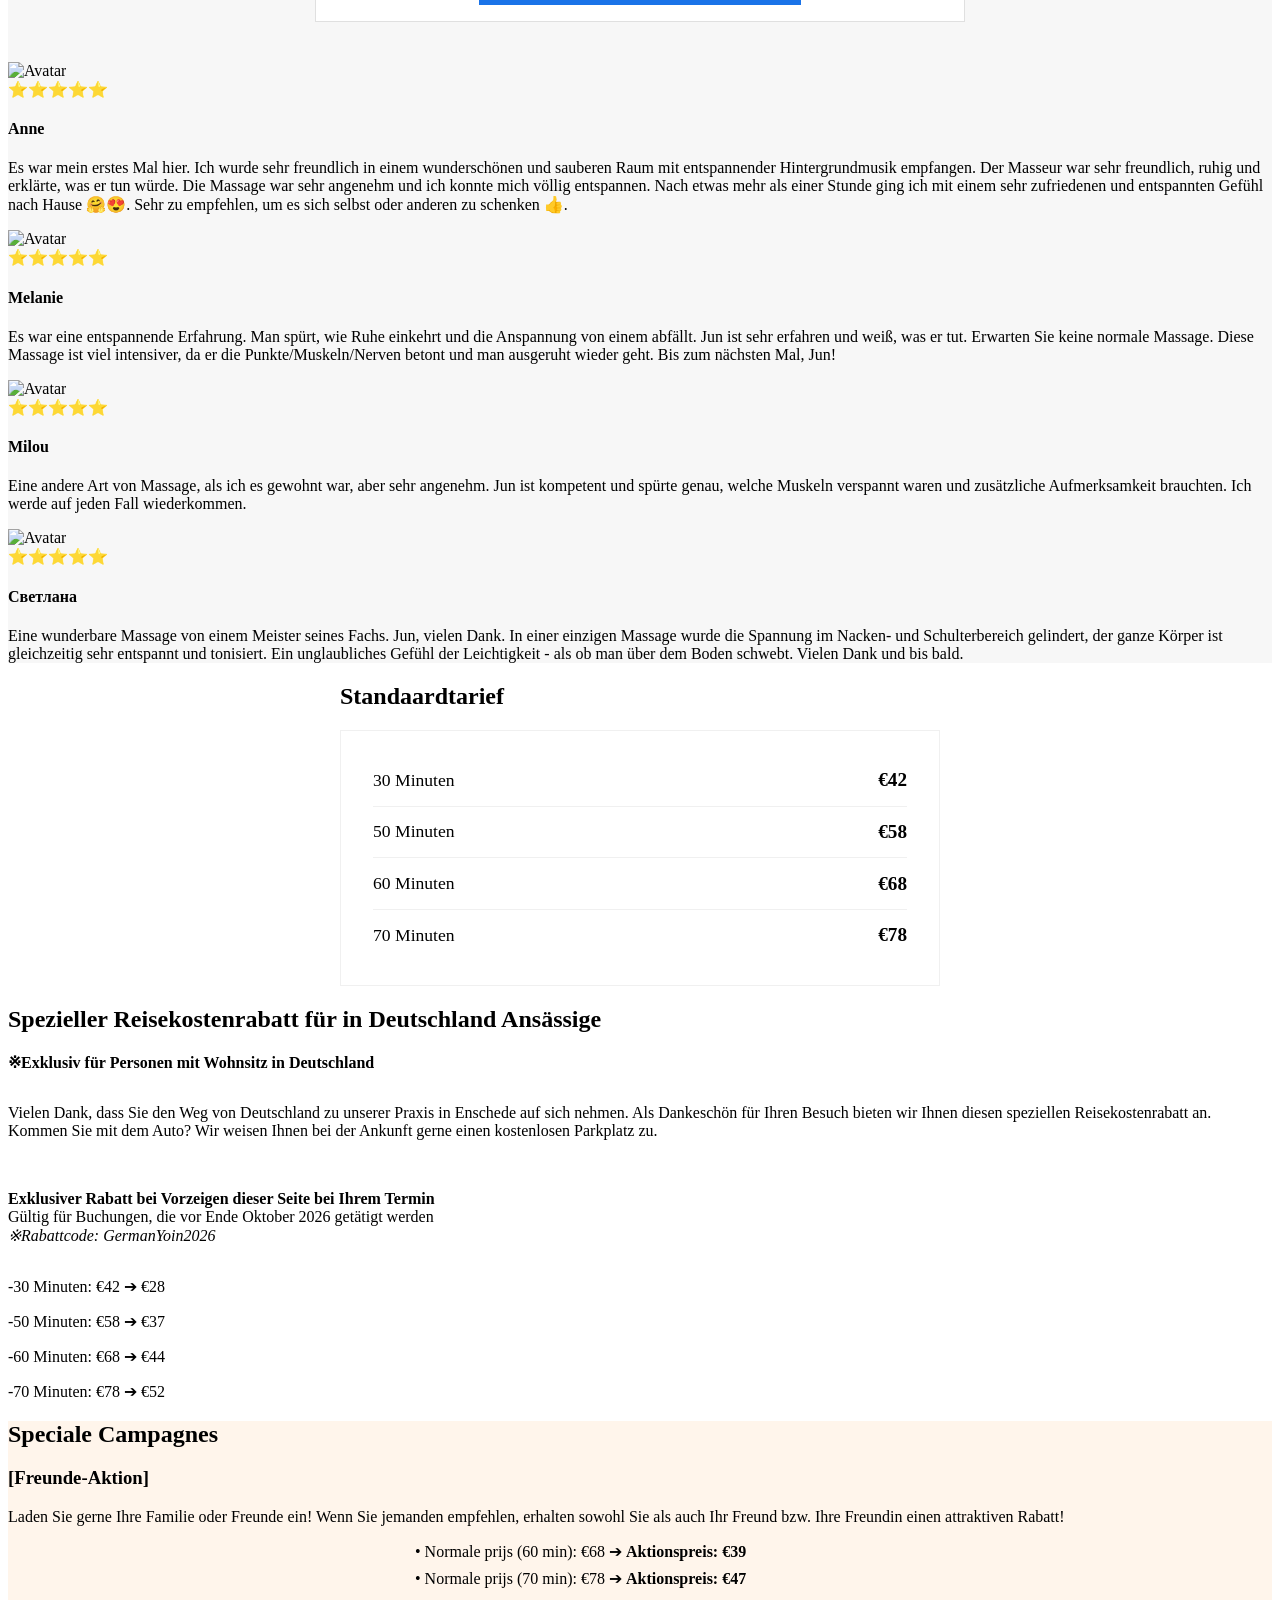
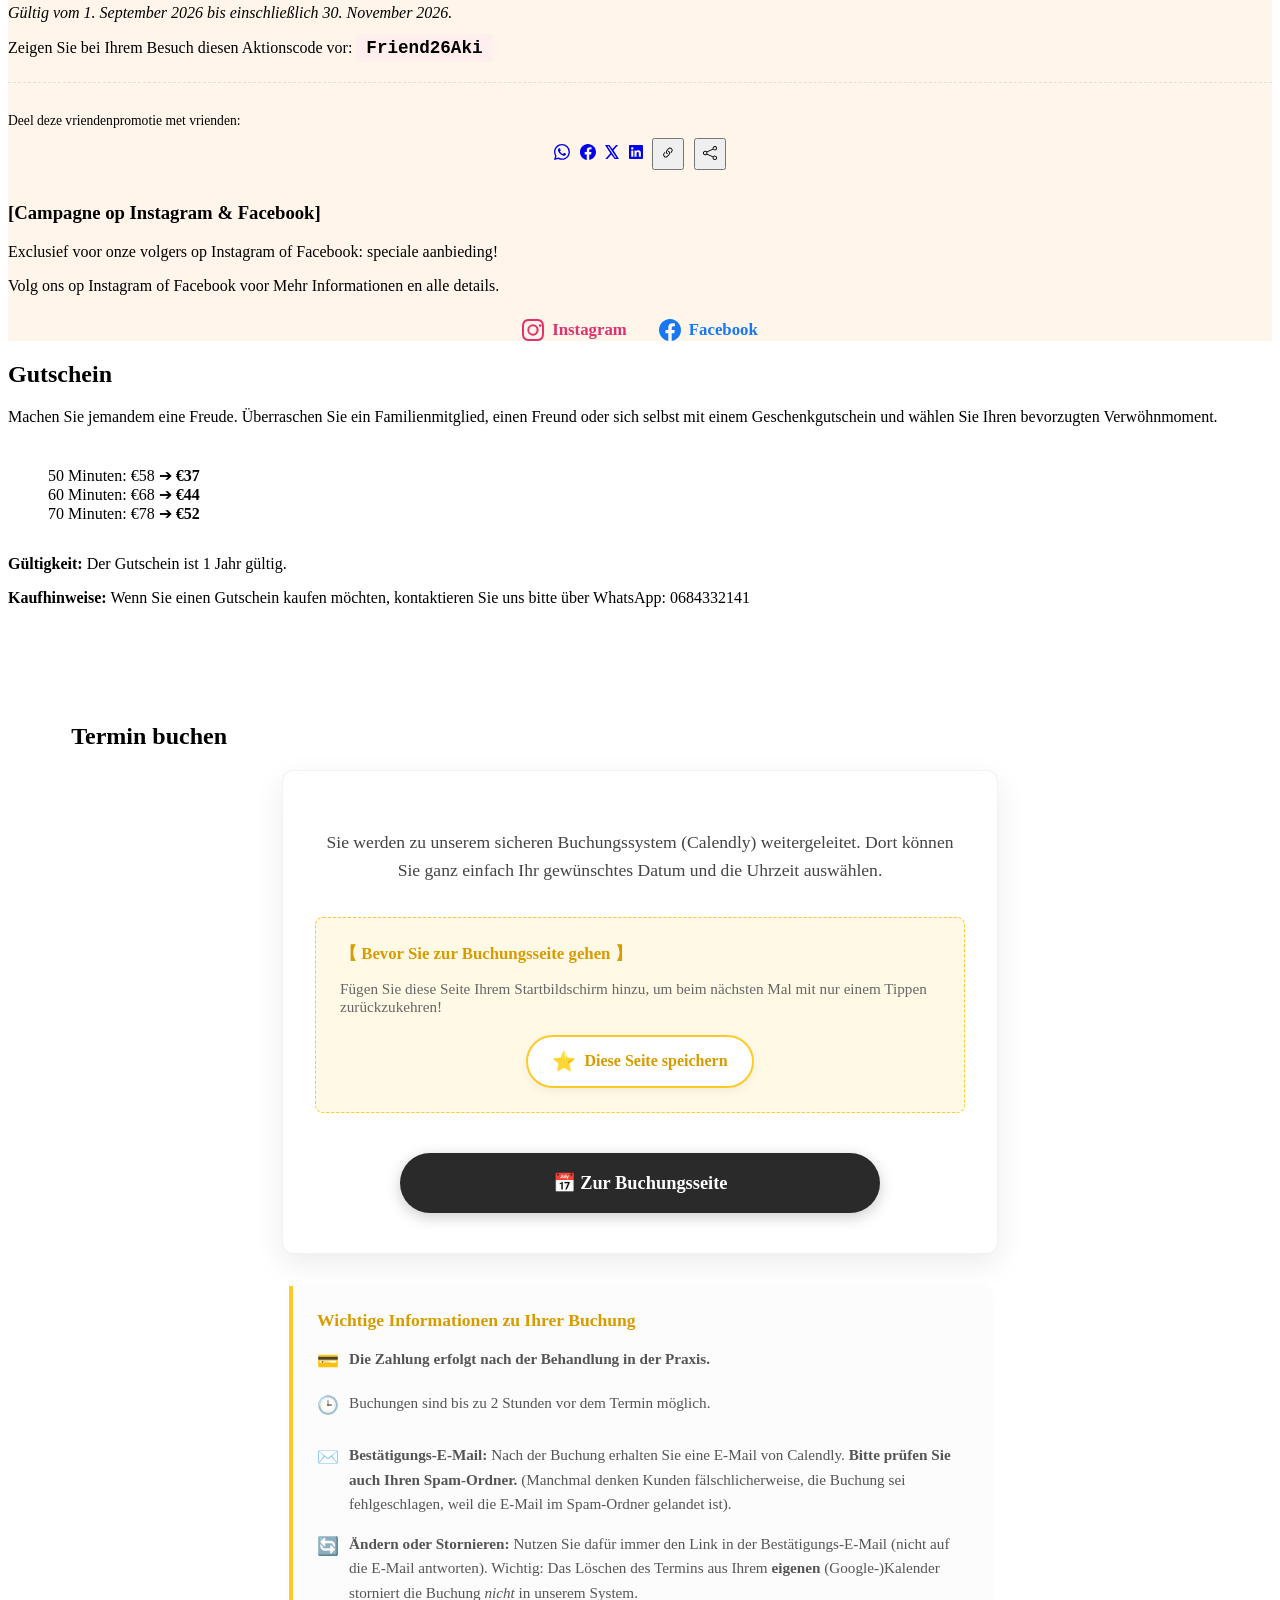
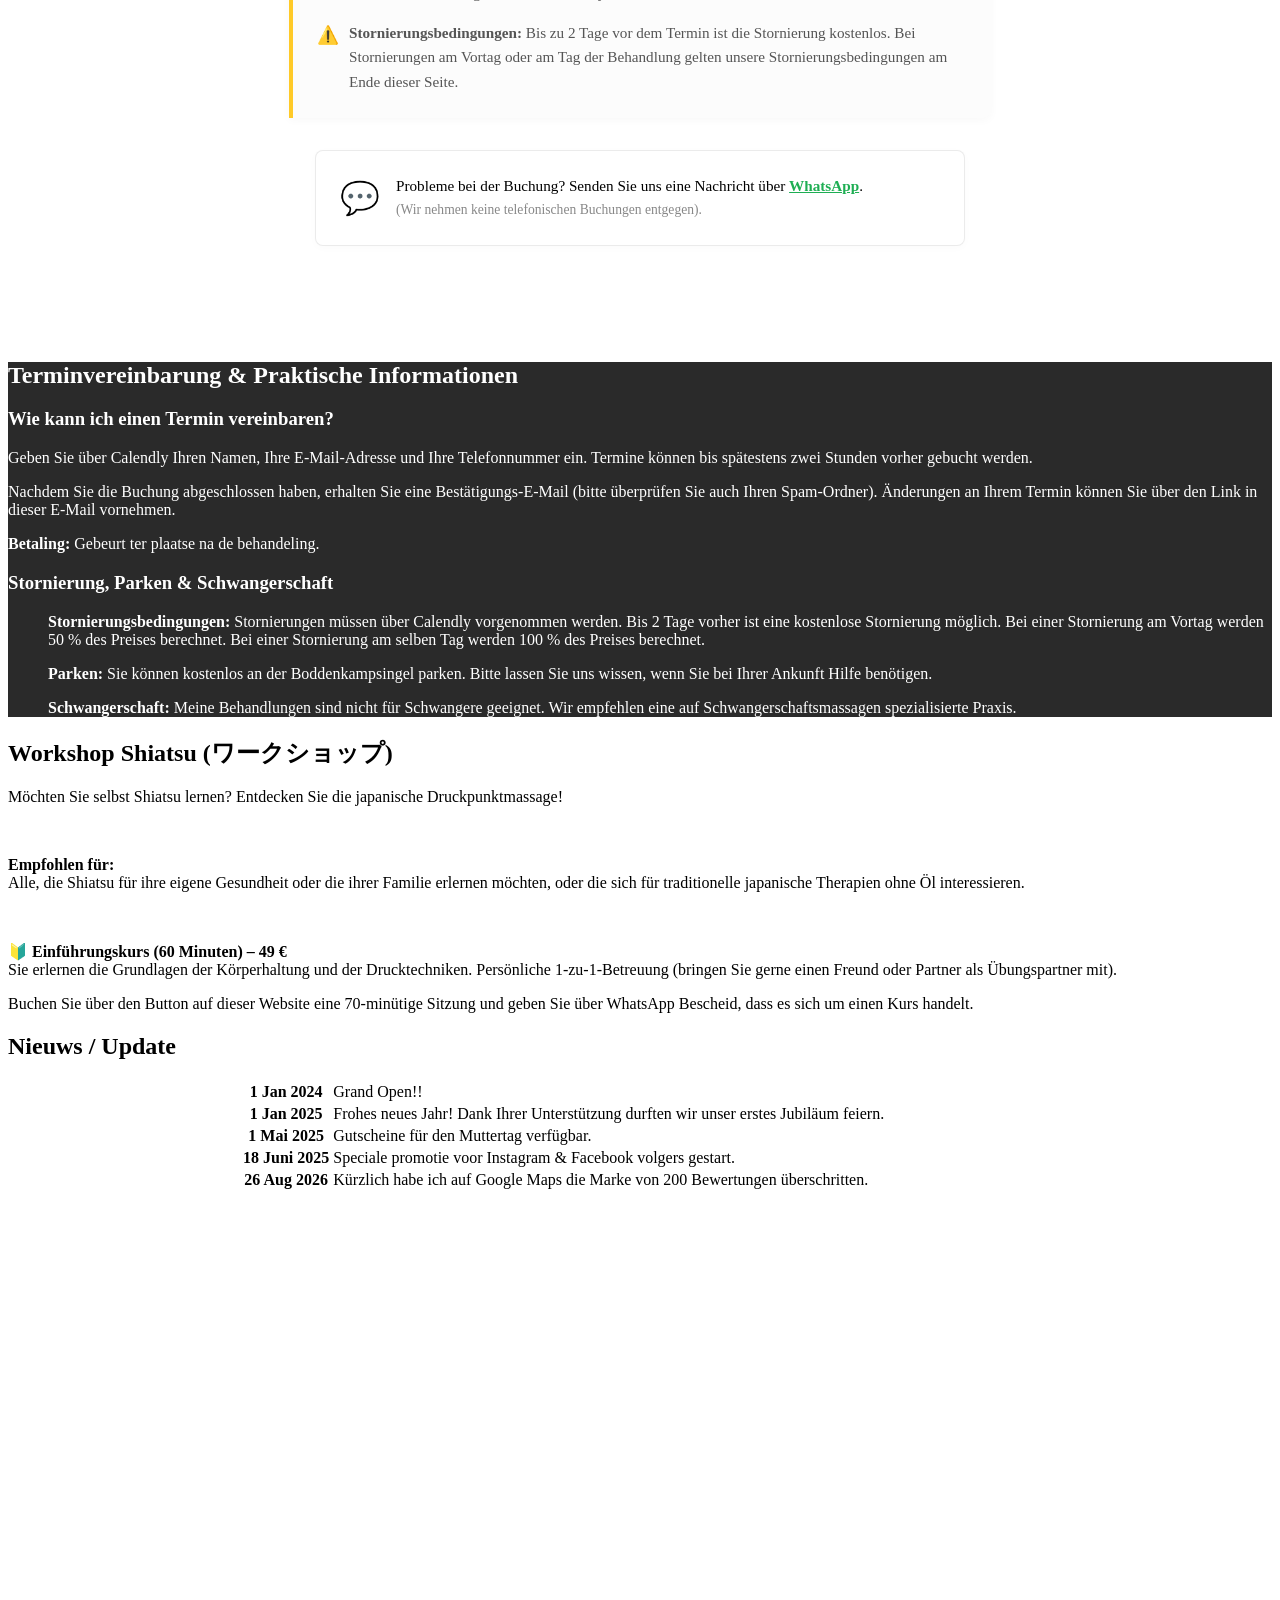
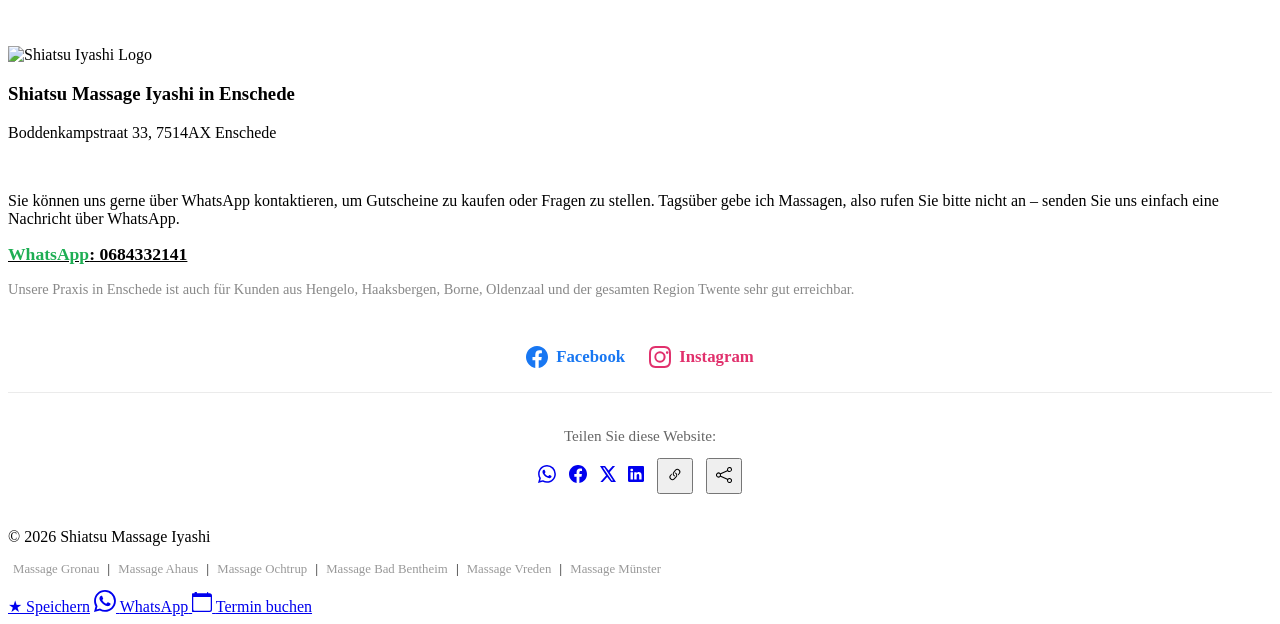
==== commit 606de5ad: "Fix JS syntax error and script tag paths for German pages" ====
--- a/de/index.html
+++ b/de/index.html
@@ -522,7 +522,7 @@
     </div>
 
     <!-- Scripts -->
-    <script src="js/script.js"></script>
+    <script src="../js/script.js"></script>
     <script>
       // Netlify Identity Login Redirect logic
       if (window.netlifyIdentity) {
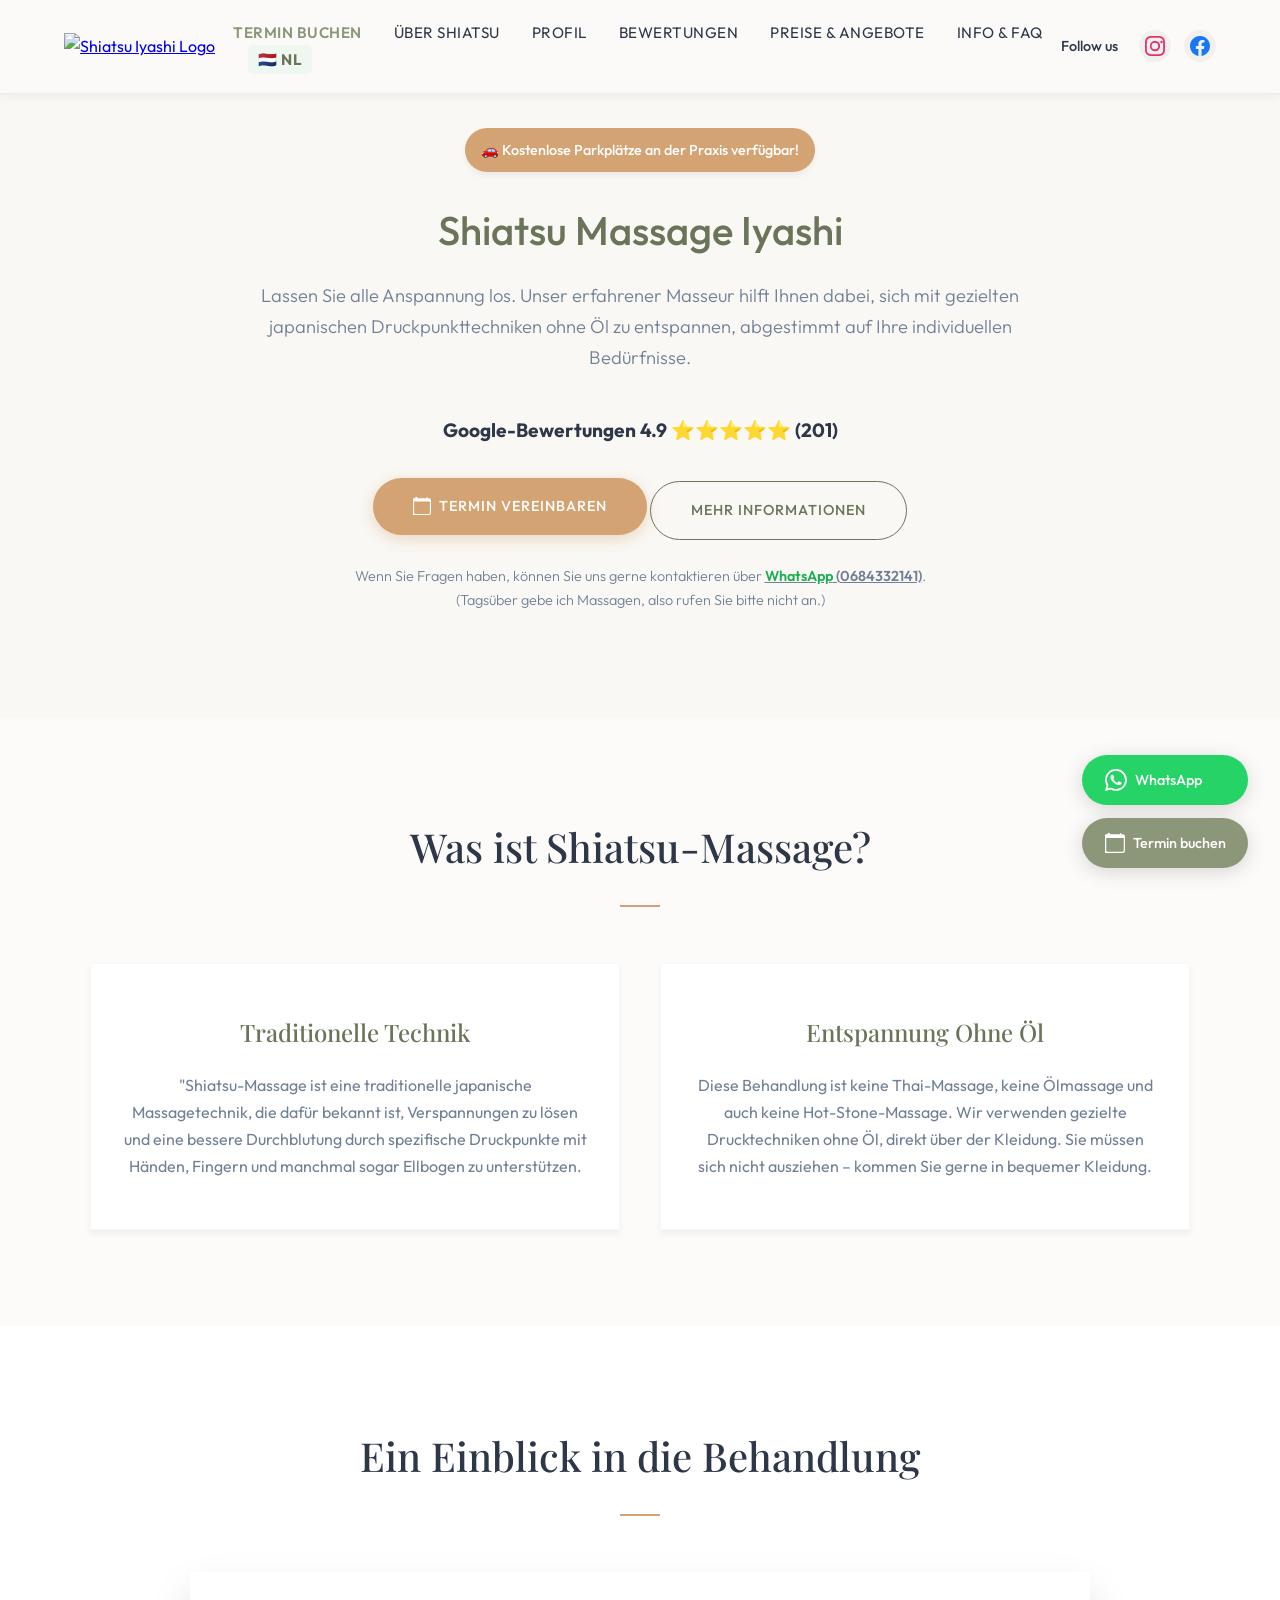
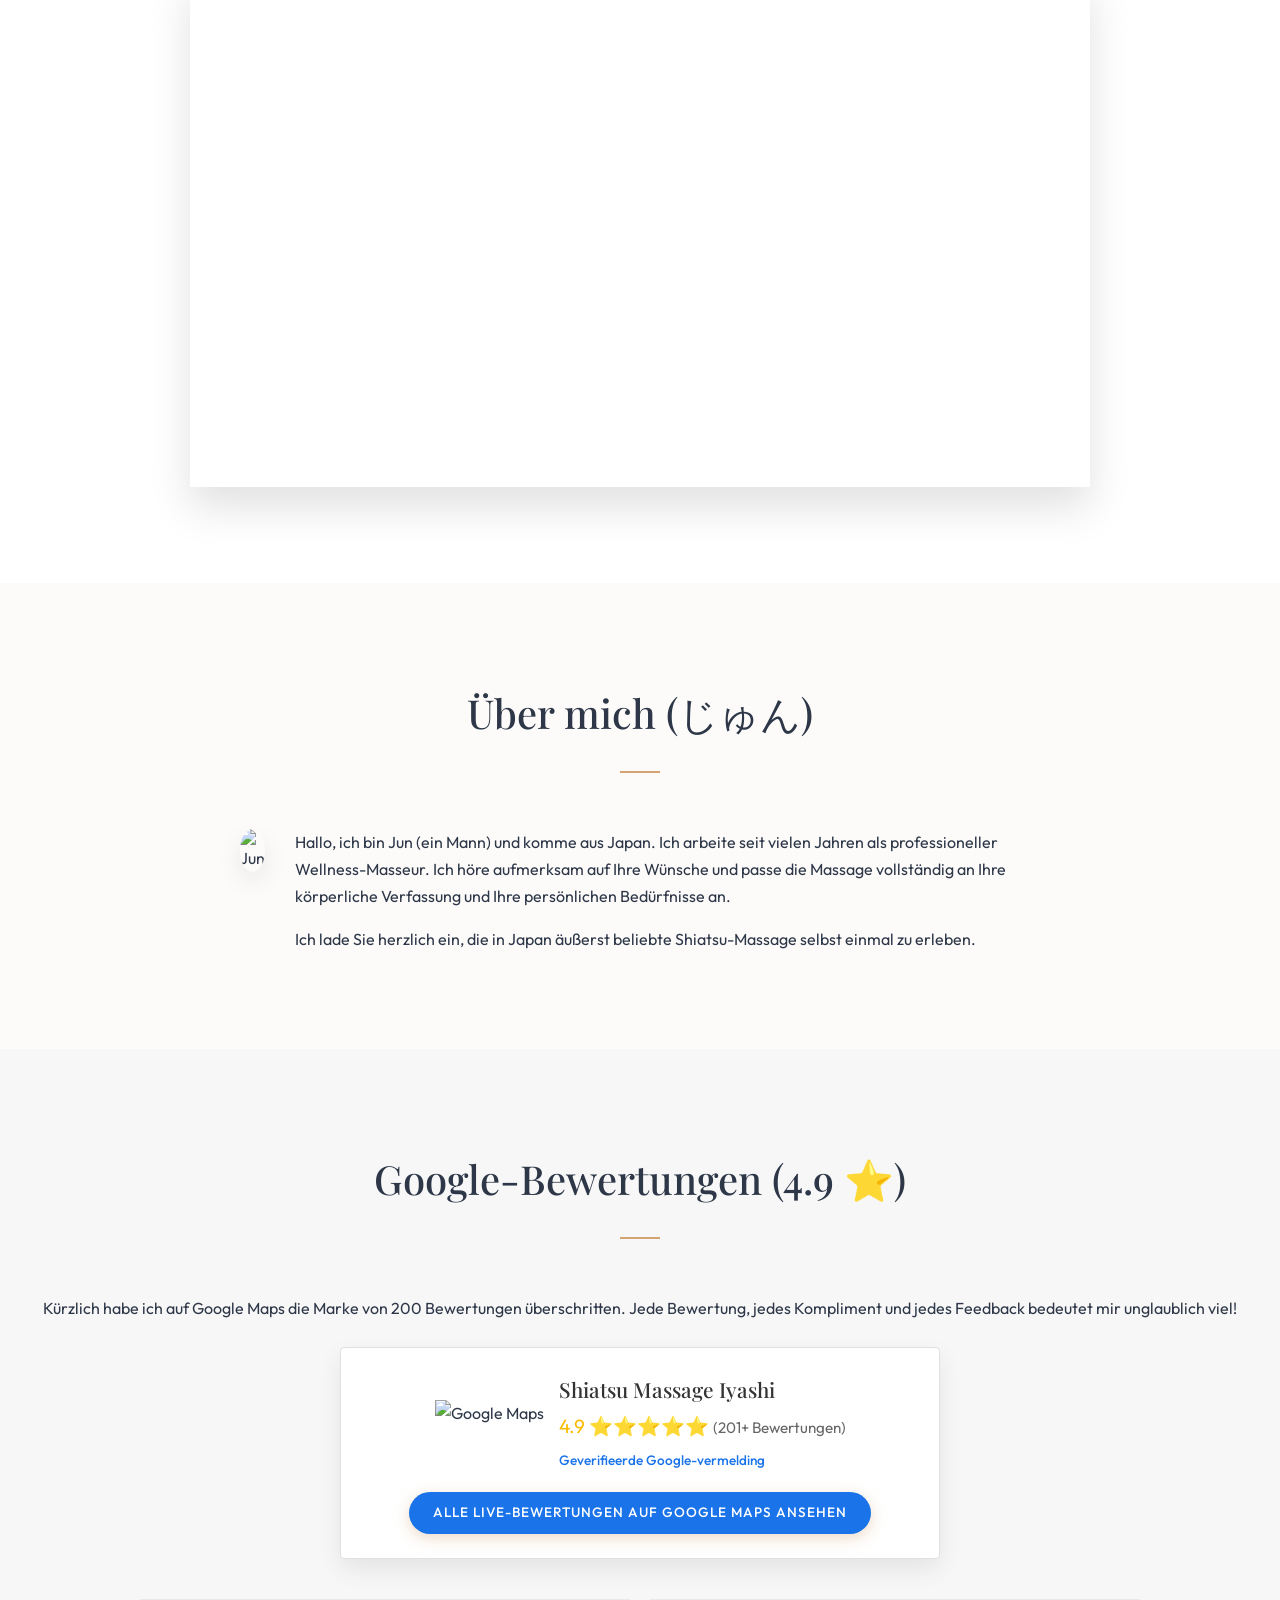
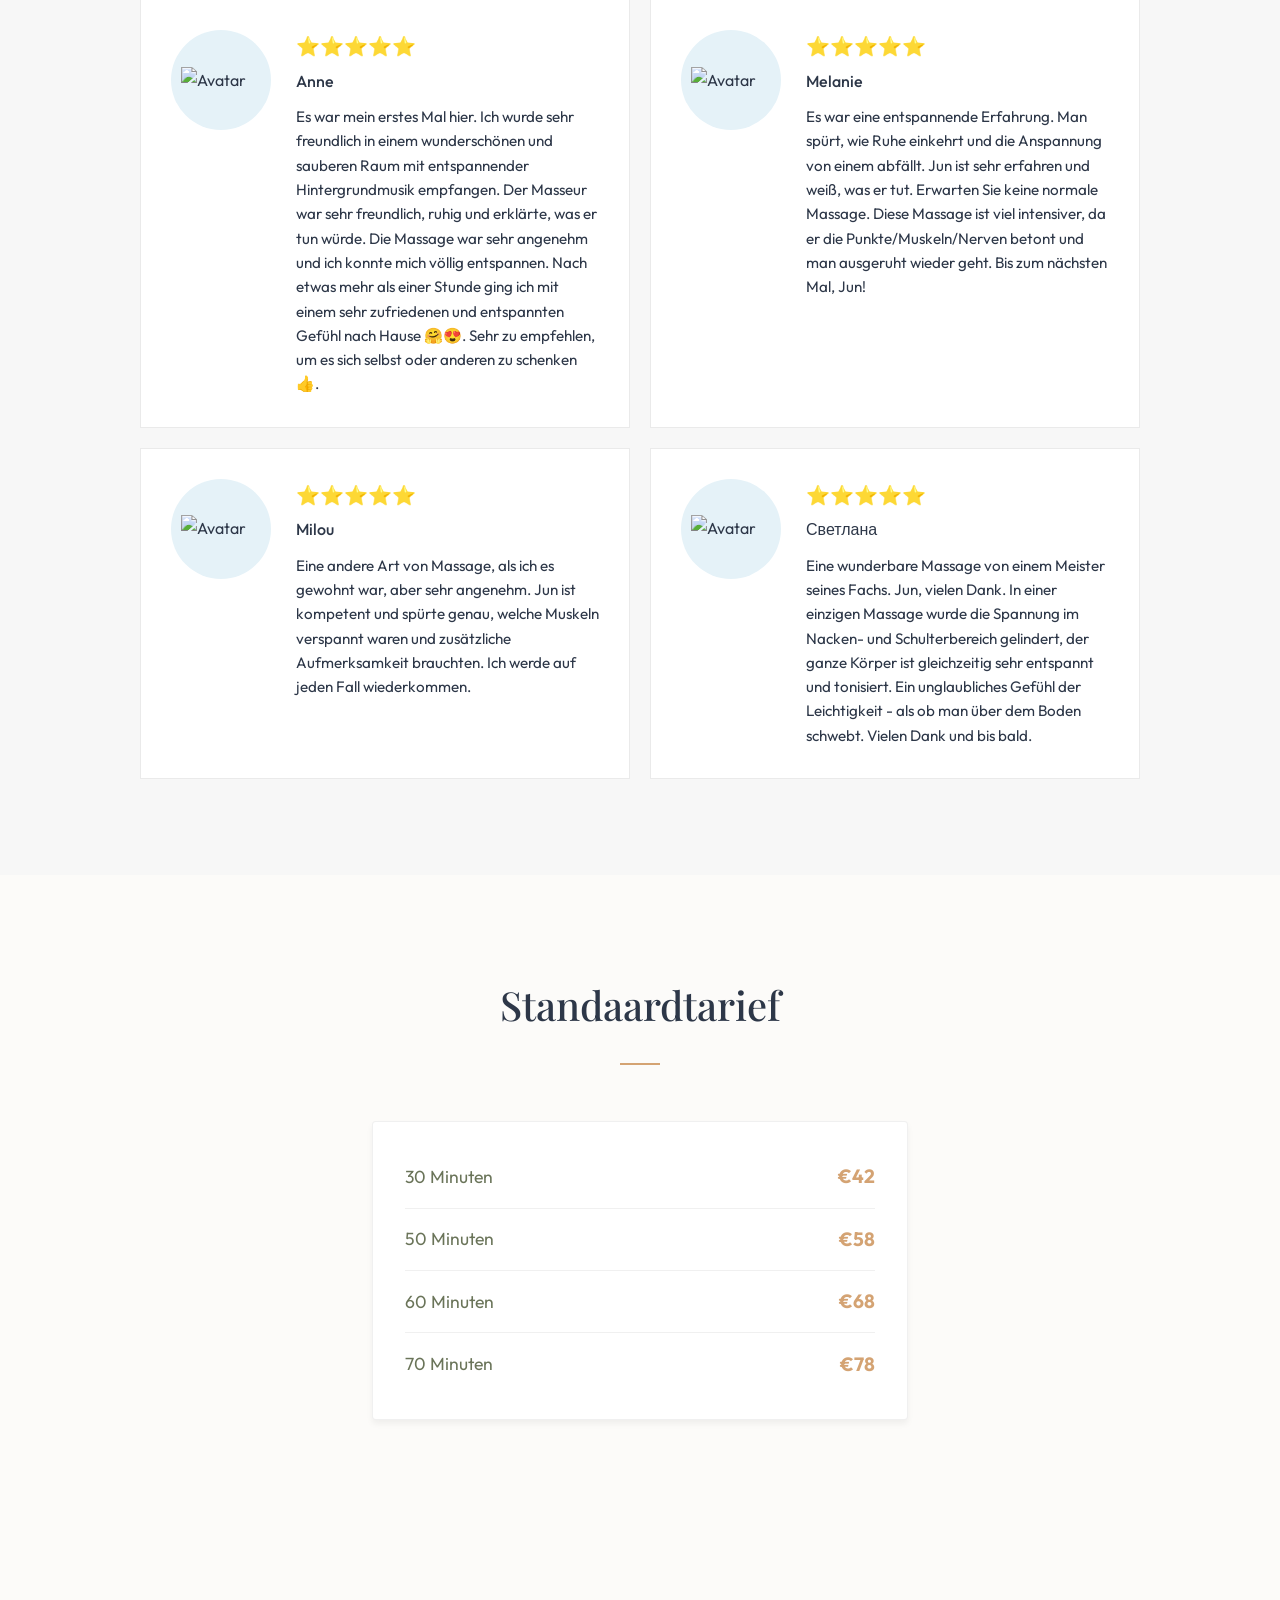
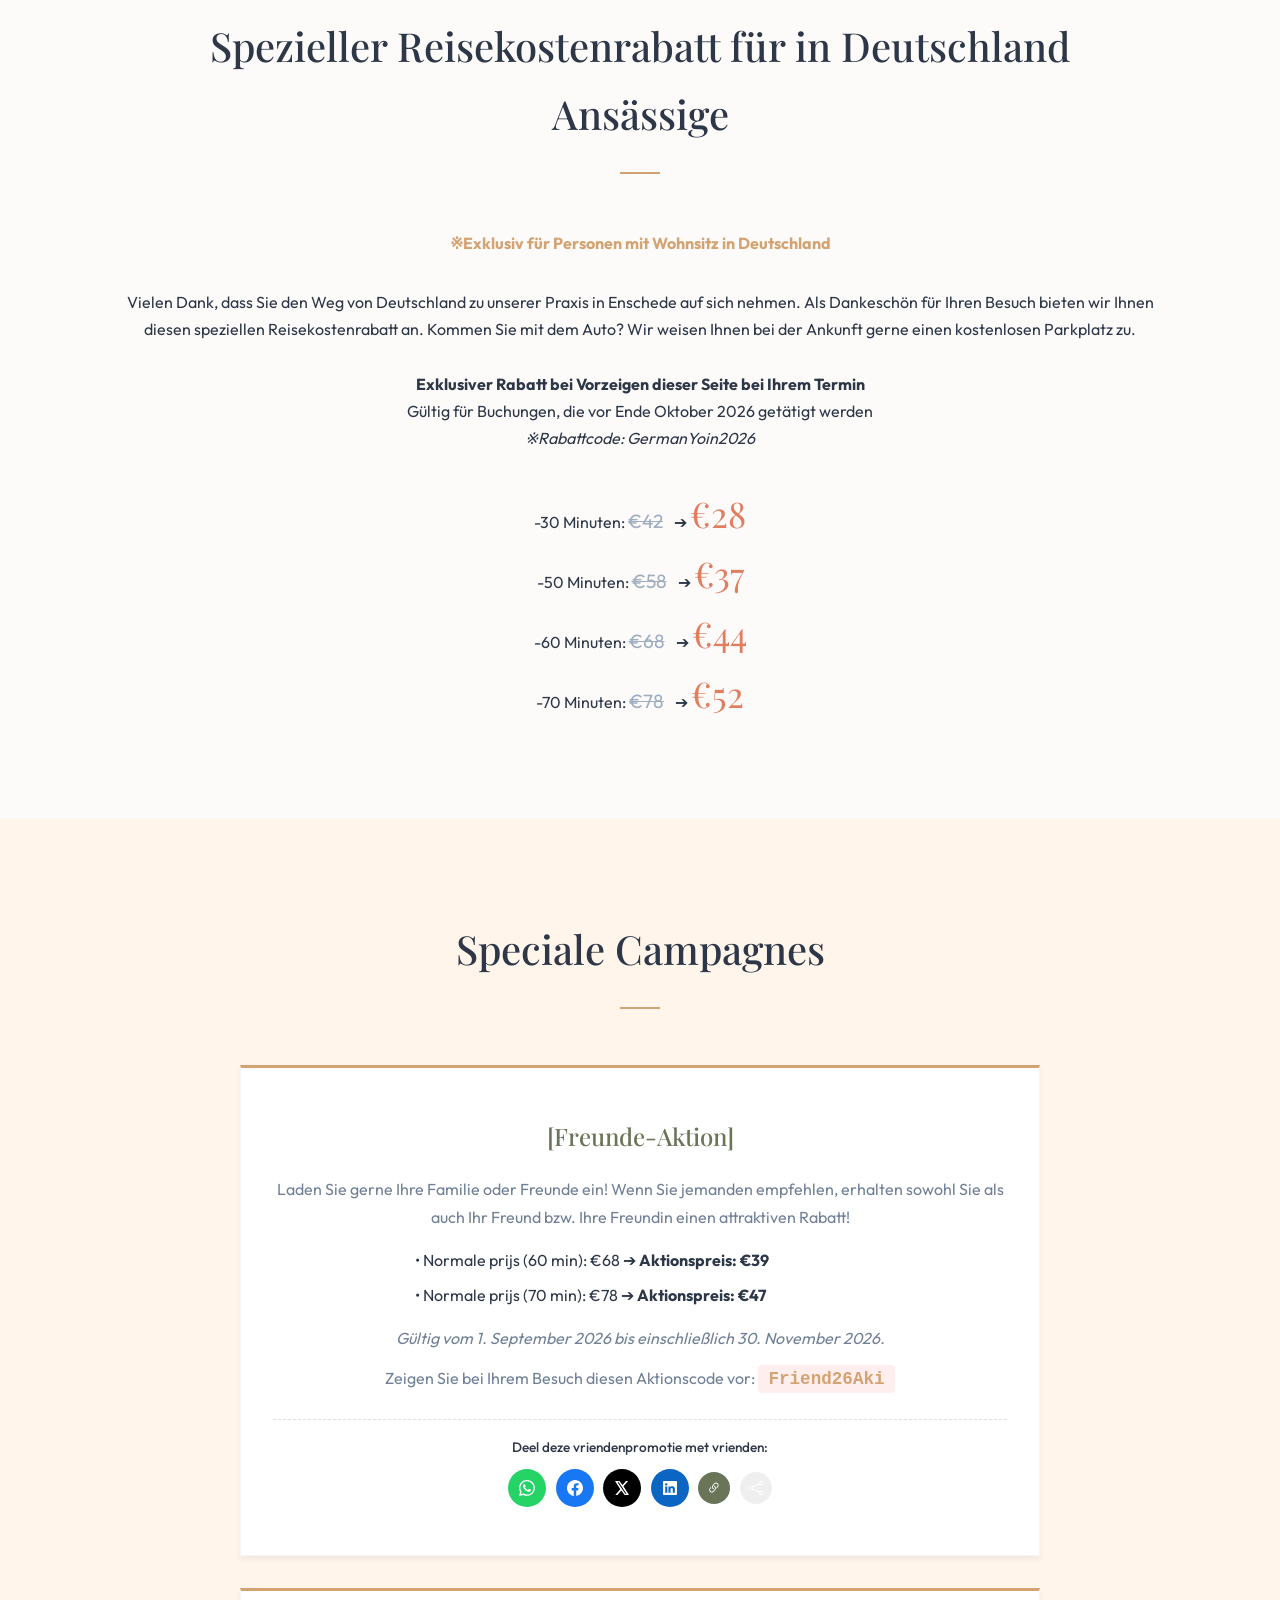
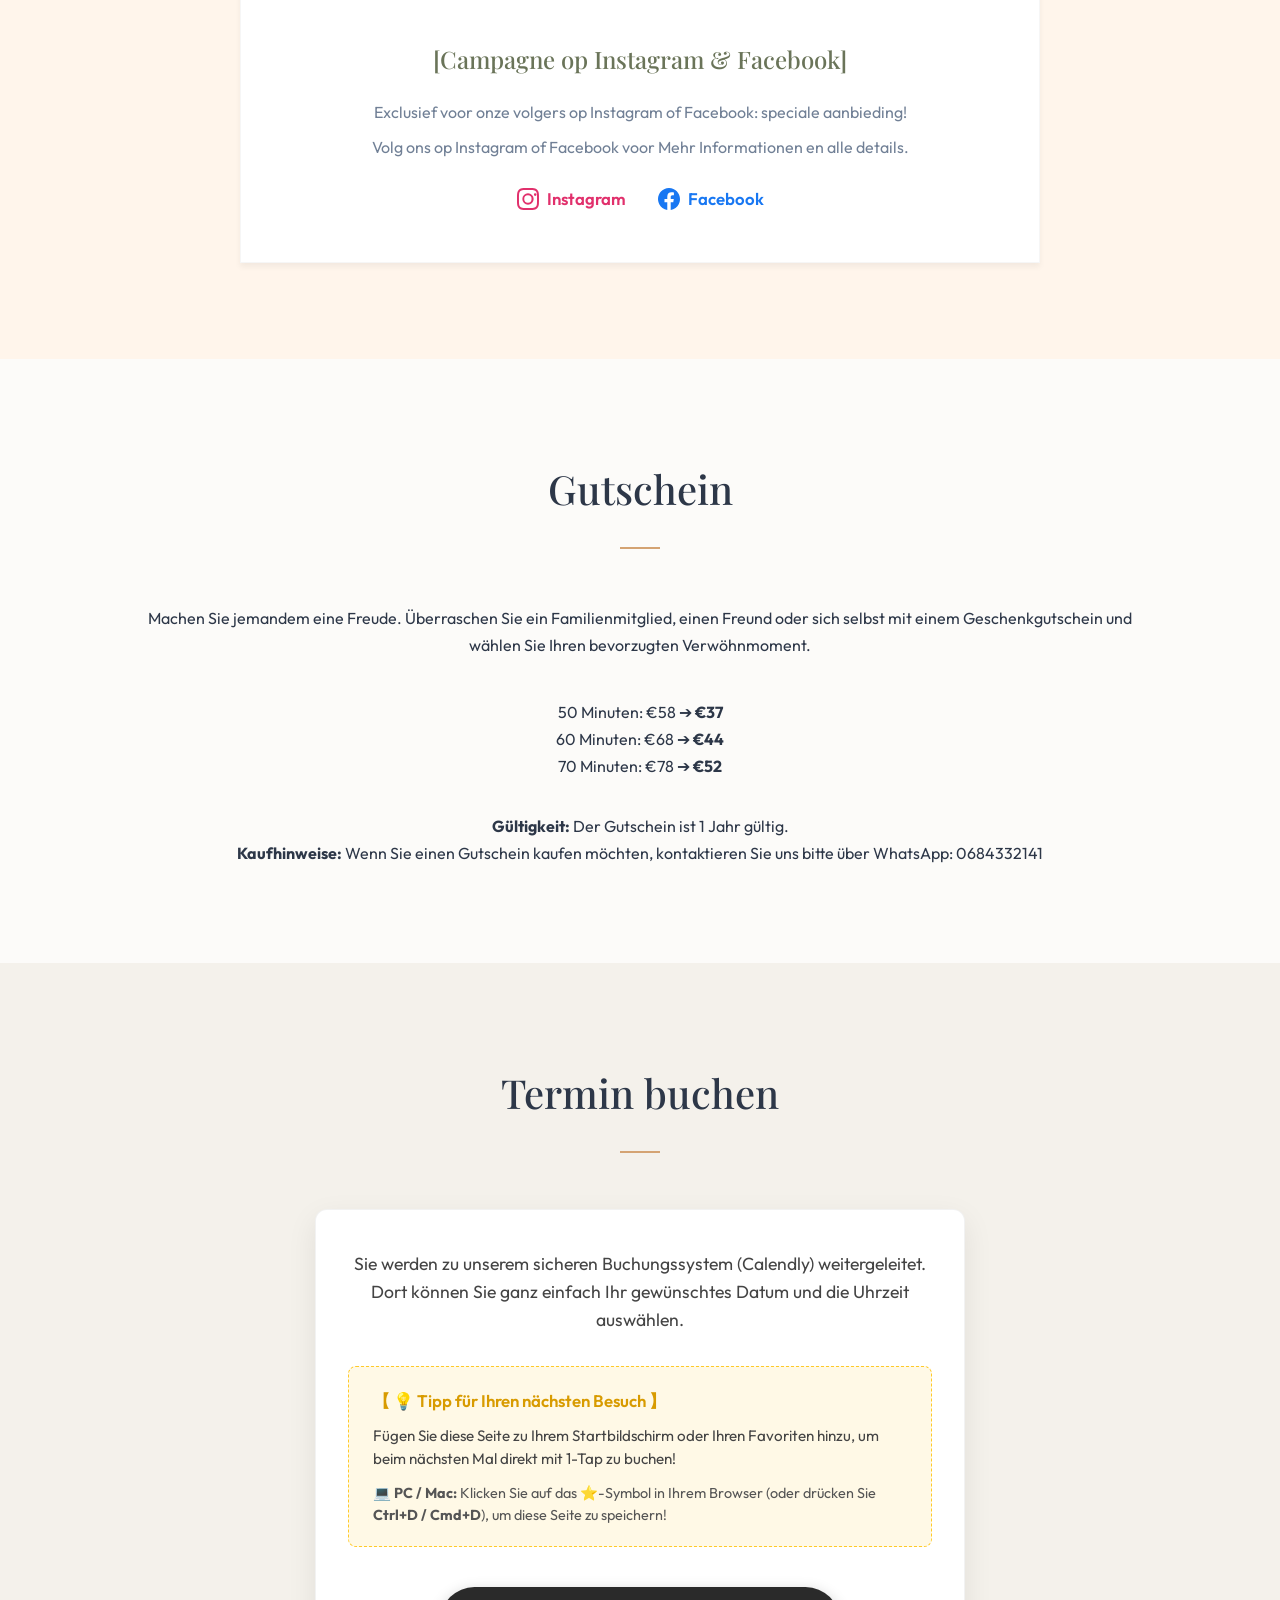
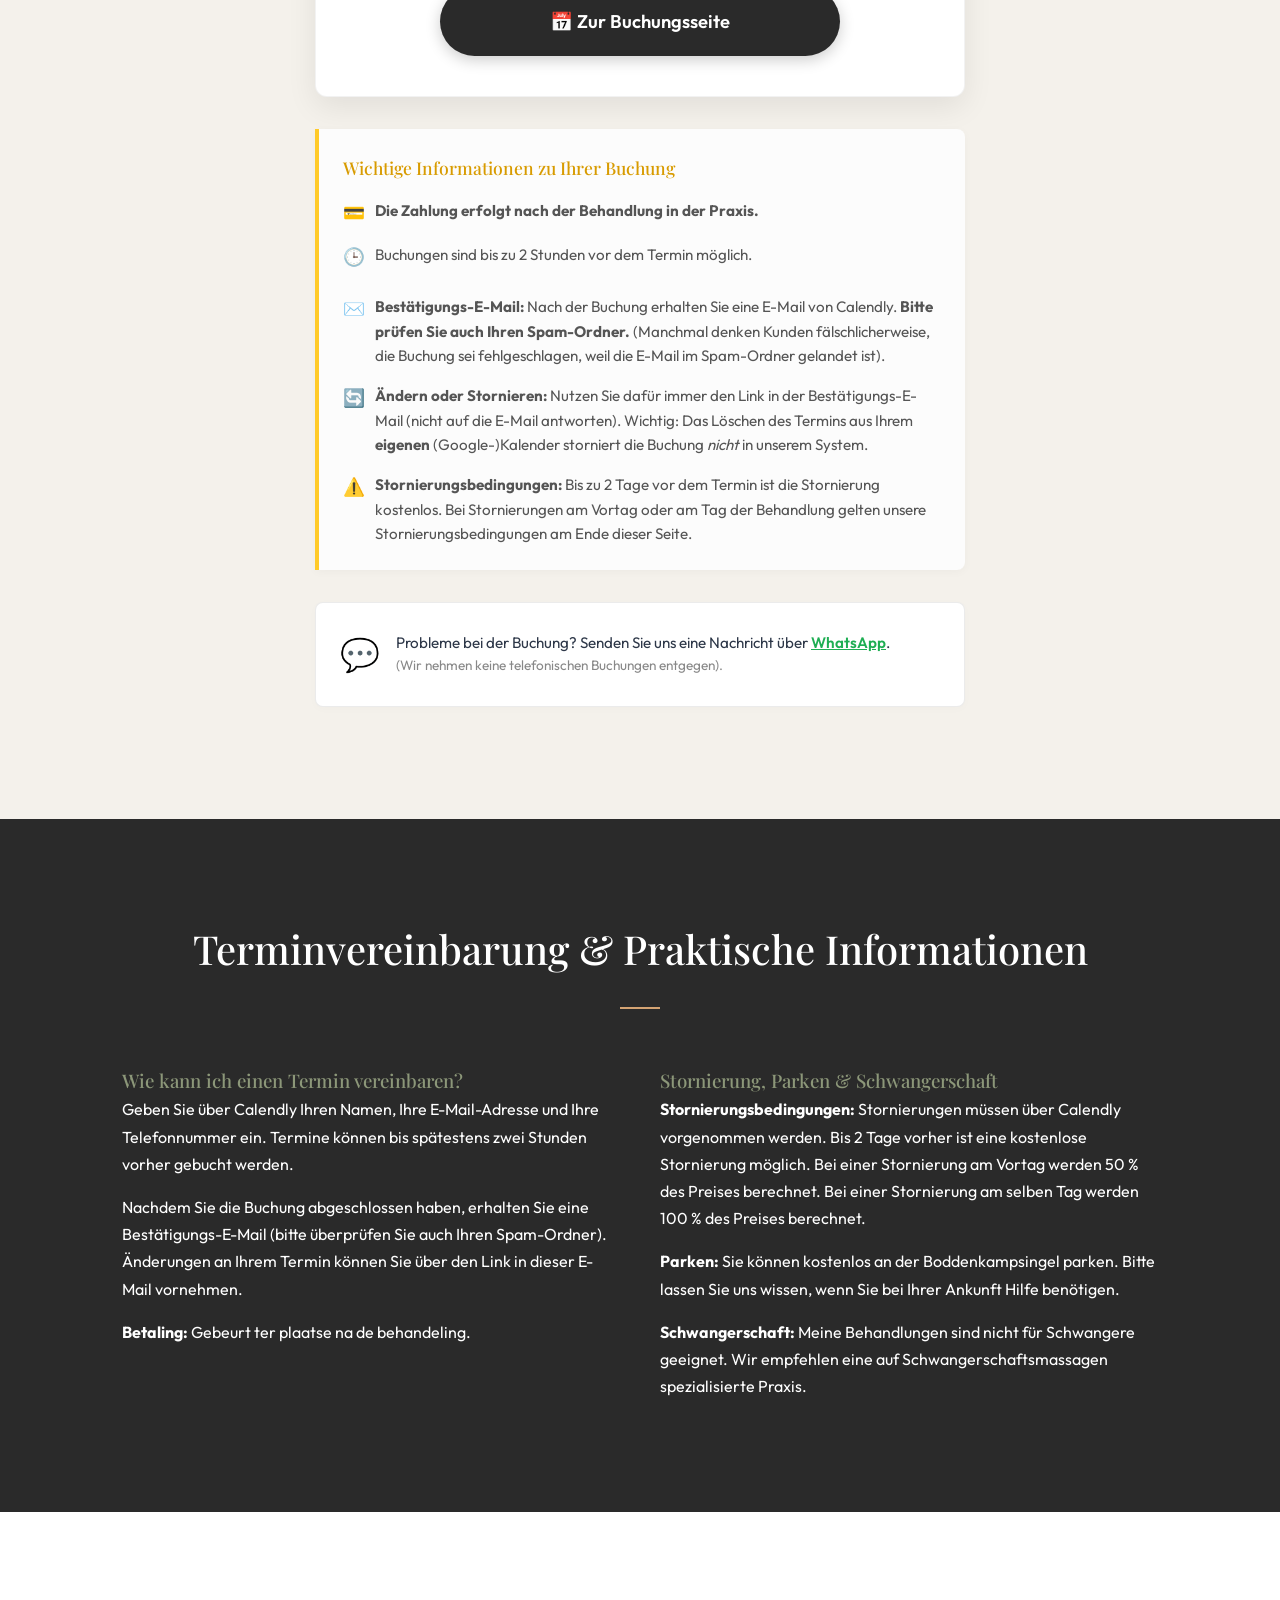
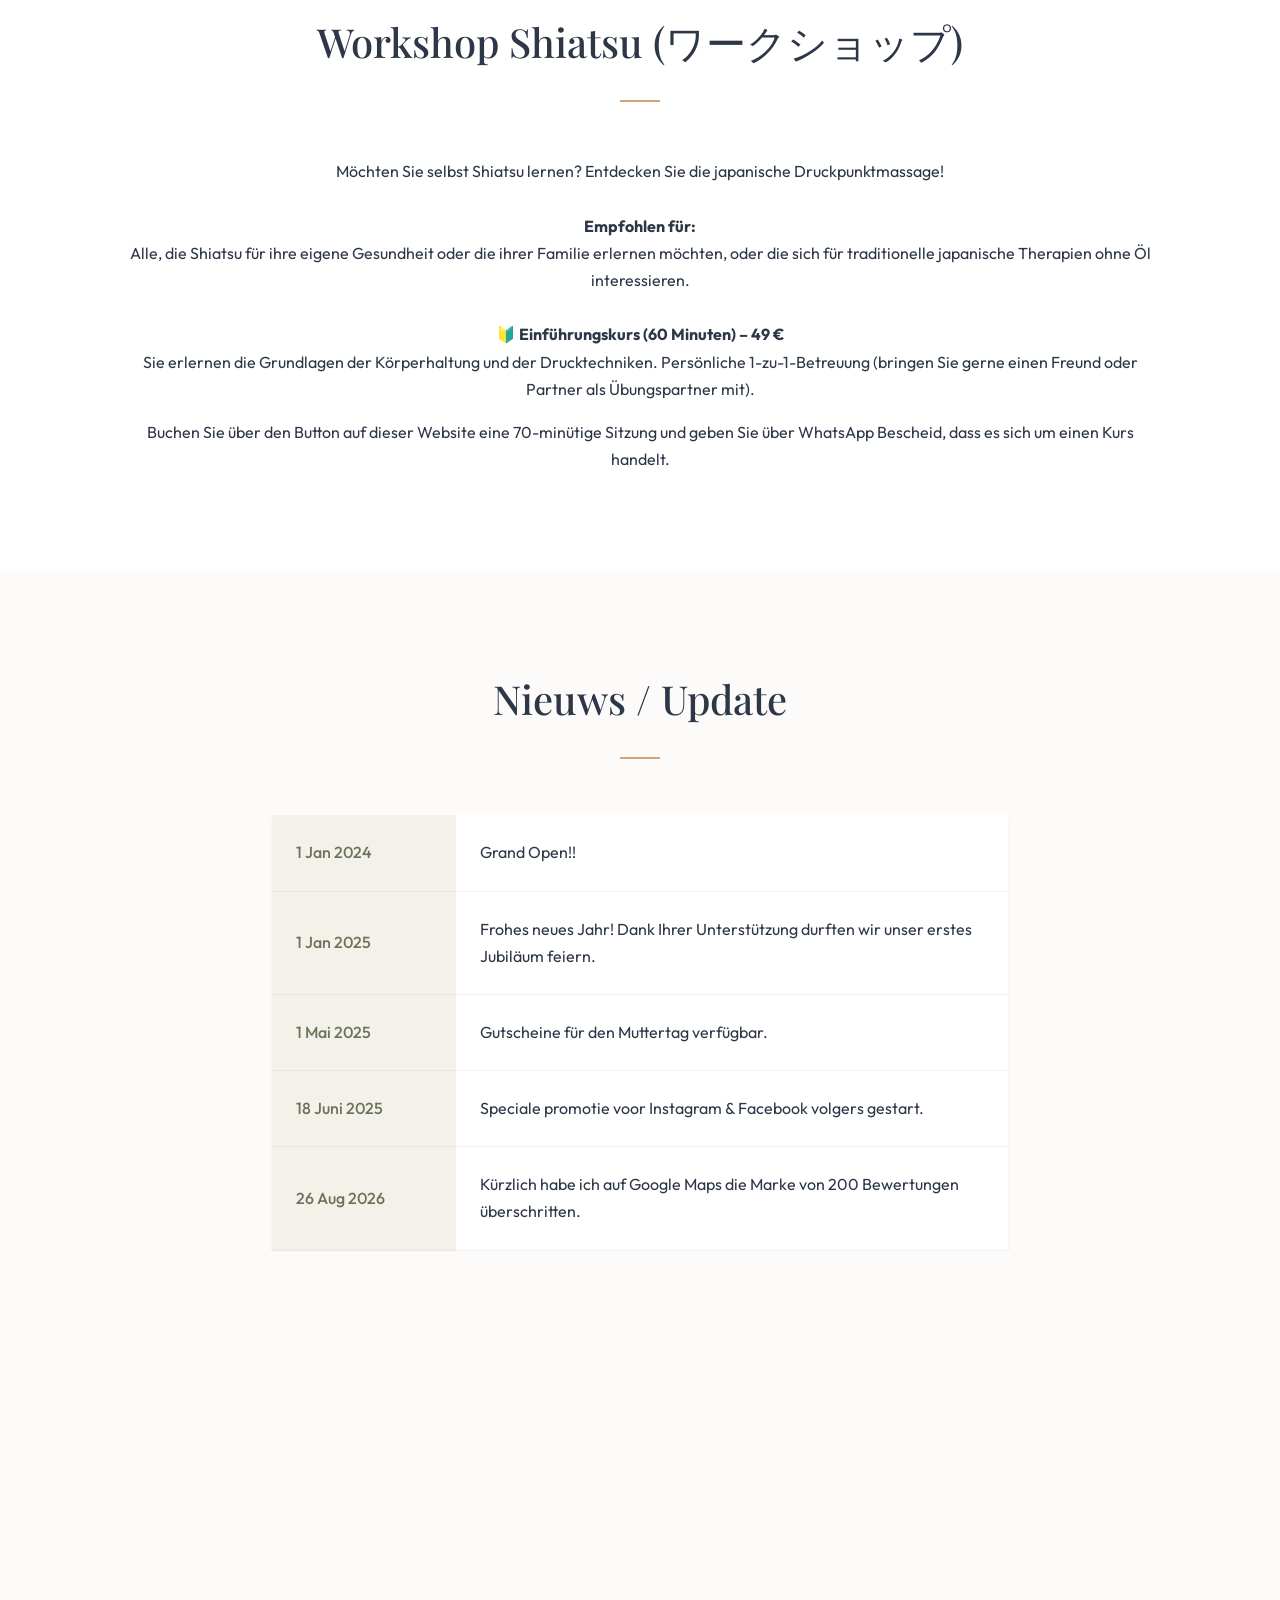
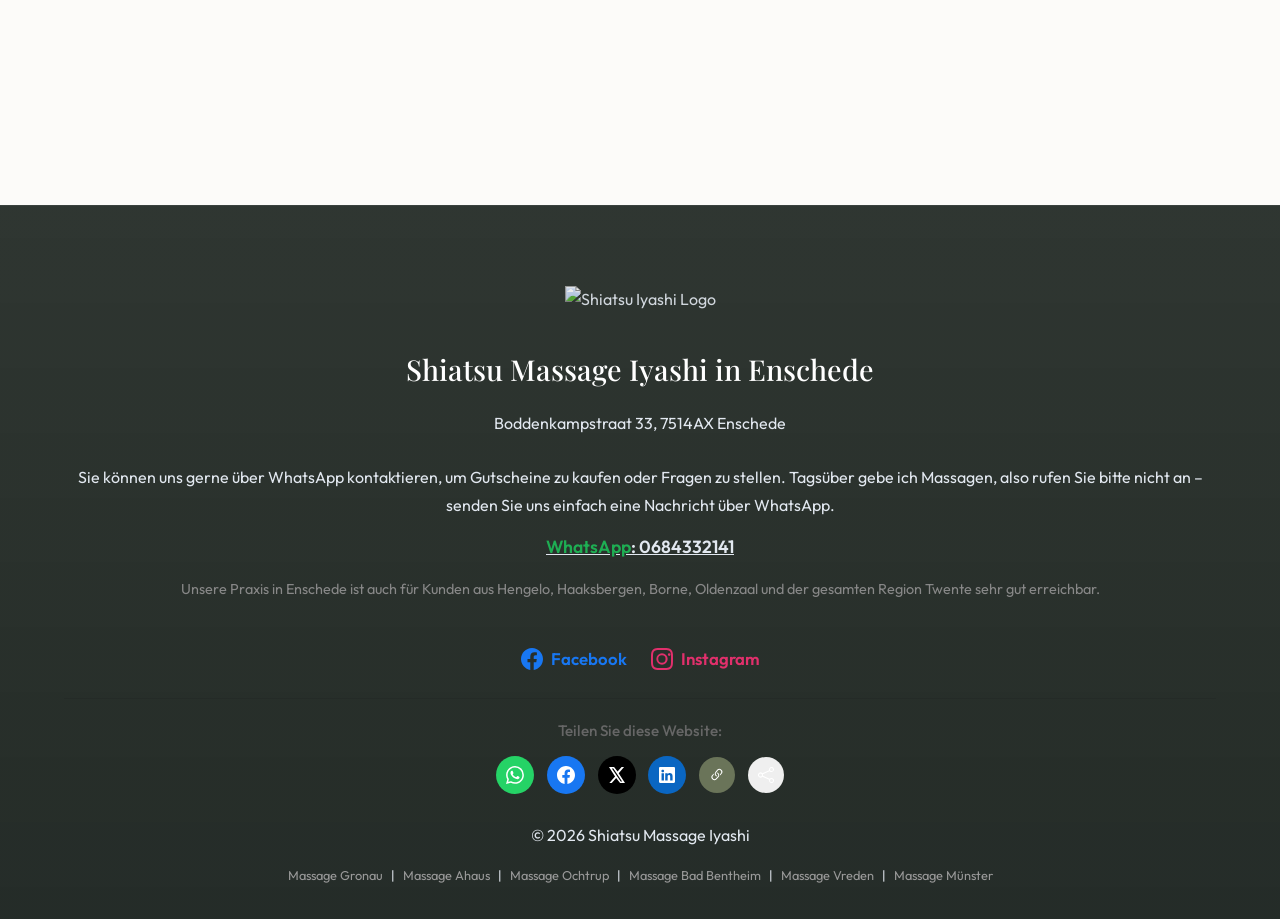
==== commit 669305e9: "Uniformly apply device-specific booking guide and 2-button floating CTA across all Dutch and German " ====
--- a/de/index.html
+++ b/de/index.html
@@ -335,22 +335,28 @@
         </section>
         </div>
         <!-- 7. Booking -->
-        <section id="booking" style="background: var(--bg-alt); padding: 5rem 5%;">
+        <section id="booking" style="background: var(--bg-alt);">
             <div class="container text-center">
                 <h2 class="section-title">Termin buchen</h2>
                 
                 <!-- Main Action Card -->
-                <div class="calendly-external-wrapper" style="max-width: 650px; margin: 0 auto 2rem; background: white; border-radius: 12px; padding: 2.5rem 2rem; box-shadow: 0 10px 30px rgba(0,0,0,0.08); border: 1px solid rgba(0,0,0,0.05); text-align: center;">
+                <div class="calendly-external-wrapper" style="max-width: 650px; margin: 0 auto 2rem; background: white; border-radius: 12px; box-shadow: 0 10px 30px rgba(0,0,0,0.08); border: 1px solid rgba(0,0,0,0.05); text-align: center;">
                     <p style="font-size: 1.1rem; color: #444; margin-bottom: 2rem; line-height: 1.6;">Sie werden zu unserem sicheren Buchungssystem (Calendly) weitergeleitet. Dort können Sie ganz einfach Ihr gewünschtes Datum und die Uhrzeit auswählen.</p>
                     
-                    <div style="background-color: #fff9e6; border: 1px dashed #ffca28; padding: 1.5rem; border-radius: 8px; margin-bottom: 2.5rem; text-align: left;">
-                        <p style="margin-top: 0; margin-bottom: 0.8rem; font-weight: 600; color: #d89b00; font-size: 1.05rem;">【 Bevor Sie zur Buchungsseite gehen 】</p>
-                        <p style="color: #666; font-size: 0.95rem; margin-bottom: 1.2rem;">Fügen Sie diese Seite Ihrem Startbildschirm hinzu, um beim nächsten Mal mit nur einem Tippen zurückzukehren!</p>
-                        <div style="text-align: center;">
-                            <a href="#" class="inline-fav-btn" style="display: inline-flex; align-items: center; justify-content: center; gap: 8px; background-color: white; color: #d89b00; border: 2px solid #ffca28; padding: 0.8rem 1.5rem; font-size: 1rem; font-weight: 600; border-radius: 50px; text-decoration: none; transition: all 0.2s; box-shadow: 0 4px 10px rgba(0,0,0,0.05);" onmouseover="this.style.backgroundColor='#fff9e6'" onmouseout="this.style.backgroundColor='white'">
-                                <span style="font-size: 1.2rem;">⭐</span> Diese Seite speichern
-                            </a>
-                        </div>
+                                        <div style="background-color: #fff9e6; border: 1px dashed #ffca28; padding: 1.2rem 1.5rem; border-radius: 8px; margin-bottom: 2.5rem; text-align: left;">
+                        <p style="margin-top: 0; margin-bottom: 0.6rem; font-weight: 600; color: #d89b00; font-size: 1.05rem;">【 💡 Tipp für Ihren nächsten Besuch 】</p>
+                        <p style="color: #444; font-size: 0.95rem; margin-bottom: 0.8rem; line-height: 1.5;">Fügen Sie diese Seite zu Ihrem Startbildschirm oder Ihren Favoriten hinzu, um beim nächsten Mal direkt mit 1-Tap zu buchen!</p>
+                        
+                        <!-- Mobile Guide (iPhone & Android) -->
+                        <ul class="guide-mobile-only" style="margin: 0; padding-left: 1.2rem; color: #555; font-size: 0.88rem; line-height: 1.6;">
+                            <li style="margin-bottom: 0.3rem;">📱 <strong>iPhone (Safari):</strong> Tippen Sie unten auf Teilen <code style="background: rgba(0,0,0,0.06); padding: 1px 5px; border-radius: 4px;">[↑]</code> ➔ <strong>Zum Startbildschirm hinzufügen</strong></li>
+                            <li>📱 <strong>Android (Chrome):</strong> Tippen Sie oben rechts auf <code style="background: rgba(0,0,0,0.06); padding: 1px 5px; border-radius: 4px;">[⋮]</code> ➔ <strong>Zum Startbildschirm hinzufügen</strong></li>
+                        </ul>
+
+                        <!-- Desktop Guide (PC / Mac) -->
+                        <p class="guide-desktop-only" style="margin: 0; color: #555; font-size: 0.9rem; line-height: 1.5;">
+                            💻 <strong>PC / Mac:</strong> Klicken Sie auf das <span style="color: #d89b00;">⭐️</span>-Symbol in Ihrem Browser (oder drücken Sie <strong>Ctrl+D / Cmd+D</strong>), um diese Seite zu speichern!
+                        </p>
                     </div>
                     
                     <a href="https://calendly.com/shiatsu-massage-iyashi" target="_blank" rel="noopener noreferrer" onclick="gtag('event', 'click_calendly_button', {'event_category': 'booking', 'event_label': window.location.pathname});" style="display: inline-block; background-color: #2a2a2a; color: white; padding: 1.2rem 2.5rem; font-size: 1.15rem; font-weight: 600; border-radius: 50px; text-decoration: none; box-shadow: 0 4px 15px rgba(0,0,0, 0.2); transition: all 0.3s ease; width: 100%; max-width: 400px;" onmouseover="this.style.transform='translateY(-3px)'; this.style.boxShadow='0 8px 25px rgba(0,0,0, 0.3)';" onmouseout="this.style.transform='translateY(0)'; this.style.boxShadow='0 4px 15px rgba(0,0,0, 0.2)';">
@@ -509,7 +515,6 @@
 
     <!-- Dual Floating Action Buttons (CTA) -->
     <div class="floating-cta-container">
-        <a href="#" class="floating-btn floating-fav-btn" title="Save this page">★ <span>Speichern</span></a>
 
         <a href="https://wa.me/31684332141" class="floating-btn floating-wa-btn" target="_blank" aria-label="Vragen via WhatsApp">
             <svg xmlns="http://www.w3.org/2000/svg" width="22" height="22" fill="currentColor" viewBox="0 0 16 16"><path d="M13.601 2.326A7.854 7.854 0 0 0 7.994 0C3.627 0 .068 3.558.064 7.926c-.003 1.396.366 2.76 1.057 3.965L0 16l4.204-1.102a7.933 7.933 0 0 0 3.79.965h.004c4.368 0 7.926-3.558 7.93-7.93A7.898 7.898 0 0 0 13.6 2.326zM7.994 14.521a6.573 6.573 0 0 1-3.356-.92l-.24-.144-2.494.654.666-2.433-.156-.251a6.56 6.56 0 0 1-1.007-3.505c.003-3.625 2.952-6.575 6.577-6.575a6.587 6.587 0 0 1 4.653 1.92 6.577 6.577 0 0 1 1.918 4.651c-.004 3.625-2.953 6.575-6.578 6.575zm3.615-4.934c-.197-.099-1.17-.578-1.353-.646-.182-.065-.315-.099-.445.099-.133.197-.513.646-.627.775-.114.133-.232.148-.43.05-.197-.1-.836-.308-1.592-.985-.59-.525-.985-1.175-1.103-1.372-.114-.198-.011-.304.088-.403.087-.088.197-.232.296-.346.1-.114.133-.198.198-.33.065-.134.034-.248-.015-.347-.05-.099-.445-1.076-.612-1.47-.16-.389-.323-.335-.445-.34-.114-.007-.247-.007-.38-.007a.729.729 0 0 0-.529.247c-.182.198-.691.677-.691 1.654 0 .977.71 1.916.81 2.049.098.133 1.394 2.132 3.383 2.992.47.205.84.326 1.129.418.475.152.904.129 1.246.08.38-.058 1.171-.48 1.338-.943.164-.464.164-.86.114-.943-.049-.084-.182-.133-.38-.232z"/></svg>
--- a/css/style.css
+++ b/css/style.css
@@ -0,0 +1,739 @@
+html {
+    scroll-behavior: smooth;
+    scroll-padding-top: 80px;
+}
+:root {
+  /* Elegant Spa Color Palette */
+  --primary-color: #8c9779;     /* Sage Green */
+  --primary-dark: #6a7459;
+  --secondary-color: #d4a373;   /* Warm Sand/Gold */
+  --accent-color: #e27d60;      /* Soft Terracotta */
+  --bg-color: #fcfbf9;          /* Off-white / Linen */
+  --bg-surface: #ffffff;
+  --bg-alt: #f4f1eb;            /* Light Sand */
+  --text-dark: #2d3748;         /* Dark Slate */
+  --text-light: #718096;
+  
+  --shadow-sm: 0 4px 6px rgba(0, 0, 0, 0.05);
+  --shadow-md: 0 10px 25px rgba(0, 0, 0, 0.08);
+  --shadow-lg: 0 20px 40px rgba(0, 0, 0, 0.12);
+  
+  --border-radius: 4px; /* Sharper, elegant corners */
+  --transition: all 0.4s cubic-bezier(0.16, 1, 0.3, 1);
+}
+
+* {
+  margin: 0;
+  padding: 0;
+  box-sizing: border-box;
+}
+
+body {
+  font-family: 'Outfit', sans-serif;
+  background-color: var(--bg-color);
+  color: var(--text-dark);
+  line-height: 1.7;
+  overflow-x: hidden;
+  -webkit-font-smoothing: antialiased;
+}
+
+h1, h2, h3, h4, h5, h6 {
+  font-family: 'Playfair Display', serif;
+  font-weight: 500;
+  color: var(--text-dark);
+}
+
+.container {
+    max-width: 1100px;
+    margin: 0 auto;
+    padding: 0 2rem;
+}
+
+.text-center {
+    text-align: center;
+}
+
+/* Glassmorphism Header */
+header {
+  position: fixed;
+  top: 0;
+  width: 100%;
+  background: rgba(252, 251, 249, 0.85);
+  backdrop-filter: blur(12px);
+  -webkit-backdrop-filter: blur(12px);
+  z-index: 1000;
+  border-bottom: 1px solid rgba(0,0,0,0.05);
+  display: flex;
+  justify-content: space-between;
+  align-items: center;
+  padding: 1.2rem 5%;
+  transition: var(--transition);
+}
+
+.header-logo {
+  height: 50px;
+  width: auto;
+  transition: transform 0.3s ease;
+}
+
+.header-logo:hover {
+  transform: scale(1.05);
+}
+
+nav ul {
+  display: flex;
+  list-style: none;
+  gap: 2rem;
+}
+
+nav a {
+  text-decoration: none;
+  color: var(--text-dark);
+  font-weight: 400;
+  font-size: 0.95rem;
+  letter-spacing: 0.5px;
+  text-transform: uppercase;
+  transition: var(--transition);
+  position: relative;
+}
+
+nav a::after {
+  content: '';
+  position: absolute;
+  width: 0;
+  height: 1px;
+  bottom: -4px;
+  left: 0;
+  background-color: var(--primary-color);
+  transition: var(--transition);
+}
+
+nav a:hover {
+  color: var(--primary-color);
+}
+
+nav a:hover::after {
+  width: 100%;
+}
+
+/* Hero Section */
+.hero {
+  display: flex;
+  align-items: center;
+  justify-content: center;
+  text-align: center;
+  position: relative;
+  background-color: var(--bg-alt);
+  background-image: linear-gradient(rgba(252, 251, 249, 0.65), rgba(252, 251, 249, 0.75)), url('https://cdn.peraichi.com/userData/53421ea1-3241-495f-b9ea-315ce1a42b2b/img/662f49757db38/original.jpeg');
+  background-size: cover;
+  background-position: center;
+  padding: 8rem 5% 4rem;
+}
+
+.hero-content {
+  max-width: 800px;
+  animation: fadeUp 1s ease-out forwards;
+}
+
+.hero-subtitle {
+  font-size: 0.9rem;
+  font-weight: 400;
+  letter-spacing: 2px;
+  text-transform: uppercase;
+  color: var(--primary-dark);
+  margin-bottom: 1.5rem;
+}
+
+.hero h2 {
+  font-size: 3.5rem;
+  line-height: 1.2;
+  margin-bottom: 1.5rem;
+  color: var(--text-dark);
+}
+
+.hero p {
+  font-size: 1.15rem;
+  color: var(--text-light);
+  margin-bottom: 2.5rem;
+  font-weight: 300;
+}
+
+/* Buttons */
+.btn {
+  display: inline-flex;
+  align-items: center;
+  justify-content: center;
+  gap: 8px;
+  padding: 1rem 2.5rem;
+  background-color: var(--secondary-color);
+  color: white;
+  text-decoration: none;
+  font-weight: 500;
+  letter-spacing: 1px;
+  text-transform: uppercase;
+  font-size: 0.9rem;
+  transition: all 0.3s ease;
+  border: none;
+  border-radius: 50px;
+  box-shadow: 0 4px 15px rgba(212, 163, 115, 0.4);
+}
+
+.btn:hover {
+  background-color: #c49262;
+  color: white;
+  transform: translateY(-3px);
+  box-shadow: 0 6px 20px rgba(212, 163, 115, 0.6);
+}
+
+.btn-secondary {
+  background-color: transparent;
+  color: var(--primary-dark);
+  border: 1px solid var(--primary-dark);
+  box-shadow: none;
+}
+
+.btn-secondary:hover {
+  background-color: var(--primary-dark);
+  color: white;
+  box-shadow: 0 4px 15px rgba(106, 116, 89, 0.3);
+}
+
+/* Sections */
+section {
+  padding: 6rem 0;
+  position: relative;
+}
+
+.section-title {
+  text-align: center;
+  font-size: 2.5rem;
+  margin-bottom: 3.5rem;
+  position: relative;
+}
+
+.section-title::after {
+  content: '';
+  display: block;
+  width: 40px;
+  height: 2px;
+  background-color: var(--secondary-color);
+  margin: 1.5rem auto 0;
+}
+
+/* Cards & Grid */
+.grid {
+  display: grid;
+  grid-template-columns: repeat(auto-fit, minmax(320px, 1fr));
+  gap: 2.5rem;
+  max-width: 1100px;
+  margin: 0 auto;
+}
+
+.card {
+  background: var(--bg-surface);
+  padding: 3rem 2rem;
+  box-shadow: var(--shadow-sm);
+  transition: var(--transition);
+  border: 1px solid rgba(0,0,0,0.03);
+  text-align: center;
+}
+
+.card:hover {
+  transform: translateY(-5px);
+  box-shadow: var(--shadow-lg);
+}
+
+.card h3, .card h4 {
+  font-size: 1.5rem;
+  margin-bottom: 1.2rem;
+  color: var(--primary-dark);
+}
+
+.card p {
+  color: var(--text-light);
+  font-size: 1rem;
+}
+
+.price-strike {
+  text-decoration: line-through;
+  color: #a0aec0;
+  font-size: 1.2rem;
+  margin-right: 0.5rem;
+}
+
+.price-new {
+  color: var(--accent-color);
+  font-size: 2.2rem;
+  font-weight: 400;
+  font-family: 'Playfair Display', serif;
+}
+
+/* Campaign Cards */
+.campaign-card {
+    border-top: 3px solid var(--secondary-color);
+    max-width: 800px;
+    margin: 0 auto;
+}
+
+/* Offer Banner */
+.offer-banner {
+    background-color: var(--bg-alt);
+    border: 1px solid rgba(212, 163, 115, 0.3);
+    padding: 4rem 2rem;
+}
+
+/* Reviews Grid */
+.reviews-grid {
+    display: grid;
+    grid-template-columns: repeat(auto-fit, minmax(400px, 1fr));
+    gap: 20px;
+    max-width: 1000px;
+    margin: 0 auto;
+}
+.review-card {
+    background: white;
+    border: 1px solid #eaeaea;
+    display: flex;
+    padding: 30px;
+    gap: 25px;
+    align-items: flex-start;
+}
+.review-avatar {
+    flex-shrink: 0;
+    width: 100px;
+    height: 100px;
+    border-radius: 50%;
+    background-color: #e5f2f8;
+    overflow: hidden;
+    display: flex;
+    align-items: center;
+    justify-content: center;
+}
+.review-avatar img {
+    width: 80%;
+    height: auto;
+}
+.review-content {
+    text-align: left;
+}
+.stars {
+    font-size: 1.2rem;
+    margin-bottom: 5px;
+}
+.reviewer-name {
+    font-size: 1rem;
+    font-weight: 500;
+    font-family: 'Outfit', sans-serif;
+    color: var(--text-dark);
+    margin-bottom: 10px;
+}
+.review-text {
+    font-size: 0.95rem;
+    color: var(--text-dark);
+    line-height: 1.6;
+}
+
+/* Jun Container */
+.jun-container {
+    max-width: 800px;
+    margin: 0 auto;
+    display: flex;
+    flex-direction: column;
+    align-items: center;
+    gap: 30px;
+}
+.jun-photo img {
+    width: 250px;
+    height: 250px;
+    object-fit: cover;
+    border-radius: 50%;
+    box-shadow: var(--shadow-md);
+}
+.jun-text {
+    text-align: center;
+}
+@media (min-width: 768px) {
+    .jun-container {
+        flex-direction: row;
+        align-items: flex-start;
+        text-align: left;
+    }
+    .jun-text {
+        text-align: left;
+    }
+}
+
+/* Video */
+.video-container {
+    max-width: 900px;
+    margin: 0 auto;
+    overflow: hidden;
+    box-shadow: var(--shadow-lg);
+    border: 10px solid white;
+}
+.video-container iframe {
+    width: 100%;
+    aspect-ratio: 16/9;
+    height: auto;
+    display: block;
+}
+
+/* FAQ */
+.faq-item {
+    background: var(--bg-surface);
+    padding: 2rem;
+    border-bottom: 1px solid rgba(0,0,0,0.05);
+    margin-bottom: 1rem;
+    transition: var(--transition);
+}
+.faq-item:hover {
+    background-color: var(--bg-alt);
+}
+.faq-item h4 {
+    color: var(--primary-dark);
+    margin-bottom: 1rem;
+    font-size: 1.2rem;
+    font-family: 'Outfit', sans-serif;
+    font-weight: 500;
+}
+
+/* Table */
+.update-table {
+    width: 100%;
+    border-collapse: separate;
+    border-spacing: 0;
+    background: var(--bg-surface);
+    box-shadow: var(--shadow-sm);
+}
+
+.update-table th, .update-table td {
+    padding: 1.5rem;
+    border-bottom: 1px solid rgba(0,0,0,0.05);
+    text-align: left;
+}
+
+.update-table th {
+    background: var(--bg-alt);
+    color: var(--primary-dark);
+    font-weight: 500;
+    width: 25%;
+    font-family: 'Outfit', sans-serif;
+}
+
+/* Footer */
+footer {
+  background: linear-gradient(rgba(18, 26, 22, 0.88), rgba(18, 26, 22, 0.92)), url('../images/footer-bg.jpg') center/cover no-repeat;
+  color: #e2e8f0;
+  text-align: center;
+  padding: 5rem 5% 2rem;
+  border-top: 1px solid rgba(255,255,255,0.1);
+}
+
+.footer-logo {
+  height: 80px;
+  width: auto;
+  margin-bottom: 2rem;
+  opacity: 0.9;
+}
+
+footer h3 {
+    color: white;
+    font-size: 1.8rem;
+    margin-bottom: 1rem;
+}
+
+footer a {
+  color: var(--secondary-color);
+  text-decoration: none;
+  transition: var(--transition);
+}
+footer a:hover {
+    color: white;
+}
+
+.footer-bottom {
+    margin-top: 4rem;
+    padding-top: 2rem;
+    border-top: 1px solid rgba(255,255,255,0.1);
+    font-size: 0.85rem;
+    color: #718096;
+}
+
+/* Header SNS */
+.header-sns {
+    display: flex;
+    gap: 0.8rem;
+    align-items: center;
+}
+.header-sns a {
+    transition: var(--transition);
+    display: flex;
+    align-items: center;
+    justify-content: center;
+    width: 32px;
+    height: 32px;
+    border-radius: 50%;
+    background: rgba(0,0,0,0.04);
+}
+.header-sns a.header-ig {
+    color: #E1306C;
+}
+.header-sns a.header-fb {
+    color: #1877F2;
+}
+.header-sns a:hover {
+    transform: translateY(-2px) scale(1.1);
+    box-shadow: 0 4px 10px rgba(0,0,0,0.1);
+}
+
+/* Share Buttons */
+.share-btn {
+    display: inline-flex;
+    align-items: center;
+    justify-content: center;
+    width: 38px;
+    height: 38px;
+    border-radius: 50%;
+    color: white;
+    text-decoration: none;
+    transition: var(--transition);
+    border: none;
+    cursor: pointer;
+}
+.share-btn:hover {
+    transform: translateY(-3px);
+    box-shadow: var(--shadow-sm);
+}
+.wa-share { background-color: #25D366; }
+.fb-share { background-color: #1877F2; }
+.x-share { background-color: #000000; }
+.in-share { background-color: #0A66C2; }
+.copy-share { background-color: var(--primary-dark); }
+.calendly-external-wrapper {
+    padding: 2.5rem 2rem;
+}
+.guide-mobile-only {
+    display: none;
+}
+.guide-desktop-only {
+    display: block;
+}
+
+/* Dual Floating Action Bar (CTA) */
+.floating-cta-container {
+    position: fixed;
+    bottom: 2rem;
+    right: 2rem;
+    display: flex;
+    flex-direction: column;
+    gap: 0.8rem;
+    z-index: 2147483647 !important;
+}
+
+.floating-btn {
+    display: flex;
+    align-items: center;
+    gap: 8px;
+    padding: 0.8rem 1.4rem;
+    border-radius: 50px;
+    color: white;
+    text-decoration: none;
+    font-weight: 500;
+    font-size: 0.9rem;
+    box-shadow: 0 4px 20px rgba(0, 0, 0, 0.15);
+    transition: var(--transition);
+}
+
+.floating-btn:hover {
+    transform: translateY(-3px) scale(1.03);
+    box-shadow: 0 8px 25px rgba(0, 0, 0, 0.2);
+}
+
+.floating-wa-btn {
+    background-color: #25D366;
+}
+
+.floating-book-btn {
+    background-color: var(--primary-color);
+}
+
+/* Hide Netlify HUD badge overlay */
+iframe[src*="netlify"], #netlify-hud, [data-netlify-site-id], div[class*="netlify-hud"] {
+    display: none !important;
+    opacity: 0 !important;
+    visibility: hidden !important;
+    pointer-events: none !important;
+}
+
+/* Mobile Menu Button (Hamburger) */
+.mobile-menu-btn {
+    display: none;
+    flex-direction: column;
+    justify-content: space-between;
+    width: 28px;
+    height: 20px;
+    background: transparent;
+    border: none;
+    cursor: pointer;
+    padding: 0;
+    z-index: 1001;
+}
+
+.mobile-menu-btn span {
+    width: 100%;
+    height: 3px;
+    background-color: var(--primary-dark);
+    border-radius: 2px;
+    transition: var(--transition);
+}
+
+/* Responsive Styles */
+@media (max-width: 768px) {
+    header {
+        flex-direction: row;
+        justify-content: space-between;
+        align-items: center;
+        padding: 0.6rem 4%;
+        height: 60px;
+    }
+
+    .header-logo {
+        height: 40px;
+    }
+
+    .header-sns {
+        display: flex; /* Show colorful SNS icons in header on mobile too */
+        gap: 0.5rem;
+    }
+
+    .mobile-menu-btn {
+        display: flex;
+    }
+
+    .nav-menu {
+        position: fixed;
+        top: 60px;
+        left: 0;
+        width: 100%;
+        background: rgba(252, 251, 249, 0.98);
+        backdrop-filter: blur(15px);
+        padding: 2rem;
+        box-shadow: 0 10px 25px rgba(0,0,0,0.1);
+        display: none;
+        flex-direction: column;
+        border-bottom: 1px solid rgba(0,0,0,0.05);
+    }
+
+    .nav-menu.active {
+        display: flex;
+    }
+
+    .nav-menu ul {
+        flex-direction: column;
+        gap: 1.5rem;
+        text-align: center;
+    }
+
+    .nav-menu a {
+        font-size: 1.1rem;
+    }
+
+    .hero h2 {
+        font-size: 2.2rem;
+    }
+
+    .btn-secondary {
+        margin-left: 0;
+        margin-top: 1rem;
+    }
+
+    section {
+        padding: 3.5rem 0;
+    }
+
+    /* Booking Section Mobile Full-Width Optimization */
+    #booking .container {
+        padding: 0 12px;
+    }
+    .calendly-external-wrapper {
+        padding: 1.5rem 1rem;
+    }
+
+    /* Device-specific Guide Toggle */
+    .guide-mobile-only {
+        display: block !important;
+    }
+    .guide-desktop-only {
+        display: none !important;
+    }
+
+    footer, .custom-footer {
+        padding-bottom: 6.5rem;
+    }
+
+    /* Floating CTA Bar on Mobile (Sticky Bottom Floating Pill Bar) */
+    .floating-cta-container {
+        bottom: 20px;
+        right: 12px;
+        left: 12px;
+        flex-direction: row;
+        justify-content: space-between;
+        background: rgba(255, 255, 255, 0.98);
+        backdrop-filter: blur(15px);
+        padding: 0.6rem 0.8rem;
+        border-radius: 50px;
+        border: 1px solid rgba(0,0,0,0.08);
+        box-shadow: 0 10px 30px rgba(0,0,0,0.2);
+        z-index: 2147483647 !important;
+    }
+
+    .floating-btn {
+        flex: 1;
+        justify-content: center;
+        padding: 0.75rem 0.4rem;
+        font-size: 0.82rem;
+        border-radius: 50px;
+    }
+}
+
+
+/* Toast Notification */
+.toast-notification {
+    position: fixed;
+    top: -150px;
+    left: 50%;
+    transform: translateX(-50%);
+    background: rgba(0, 0, 0, 0.94);
+    color: white;
+    padding: 16px 24px;
+    border-radius: 20px;
+    font-size: 14px;
+    z-index: 2147483648;
+    transition: top 0.4s cubic-bezier(0.68, -0.55, 0.265, 1.55);
+    pointer-events: none;
+    text-align: center;
+    width: 90%;
+    max-width: 400px;
+    box-shadow: 0 10px 30px rgba(0,0,0,0.35);
+    line-height: 1.5;
+    border: 1px solid rgba(255, 255, 255, 0.15);
+}
+.toast-notification.show {
+    top: 80px;
+}
+
+/* Floating Favorite Pill Button */
+.floating-fav-btn {
+    background-color: #fff;
+    color: #d89b00;
+    border: 1px solid #ffca28;
+}
+.floating-fav-btn.active {
+    background-color: #ffca28;
+    color: #fff;
+    border: 1px solid #ffca28;
+}
+.floating-fav-btn:hover {
+    background-color: #fff9e6;
+    color: #d89b00;
+}
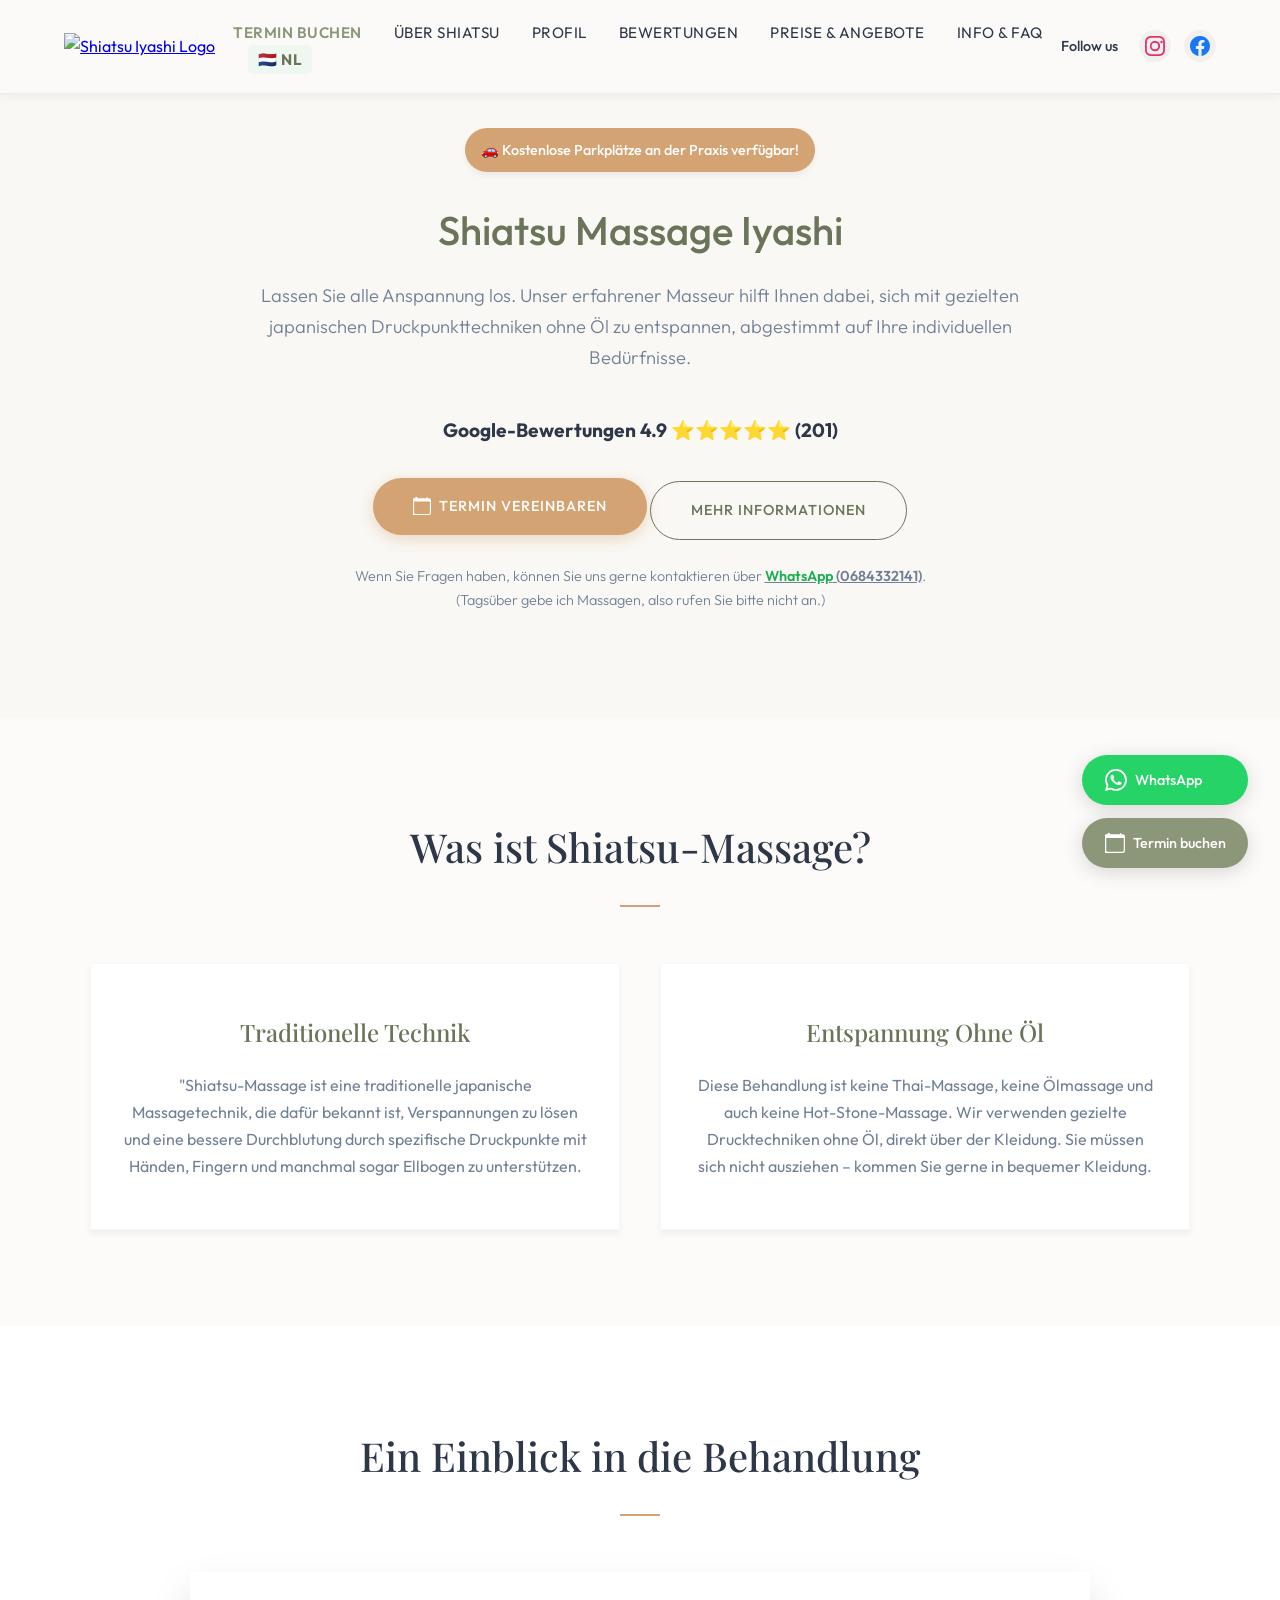
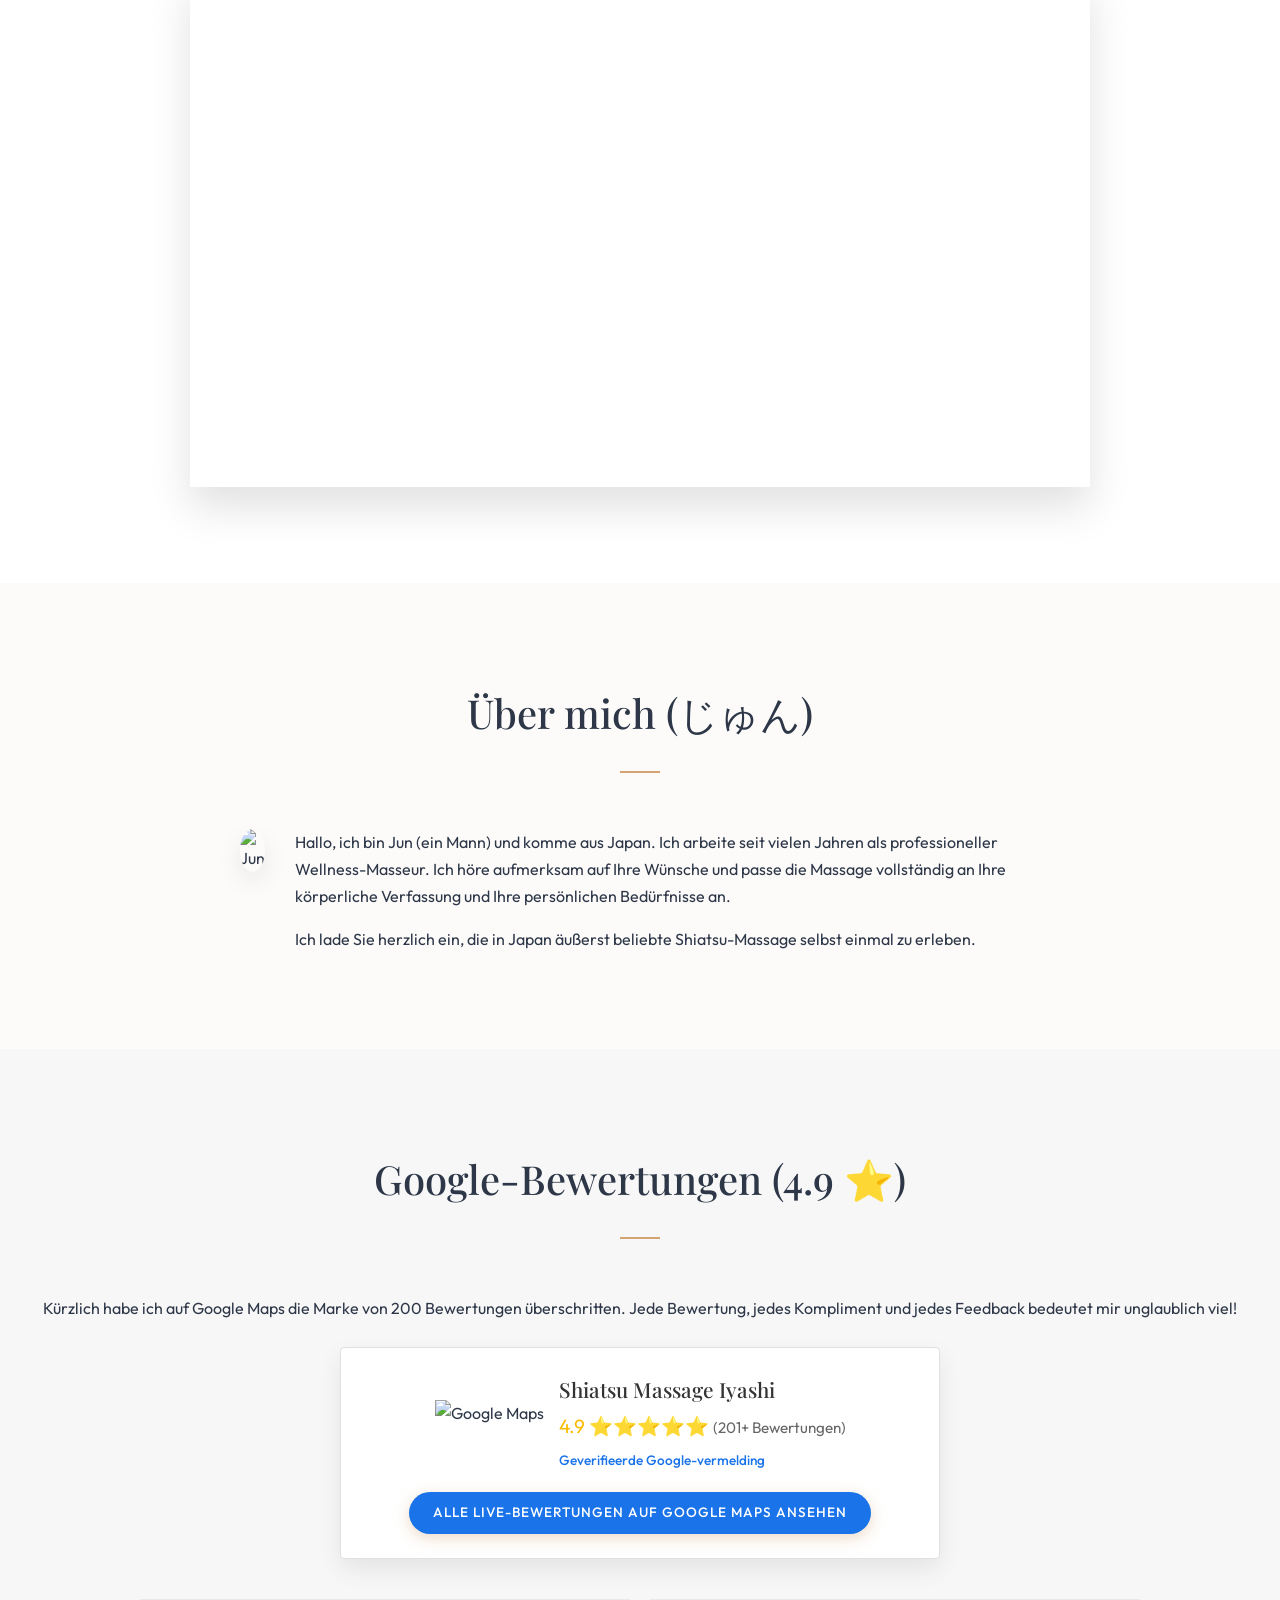
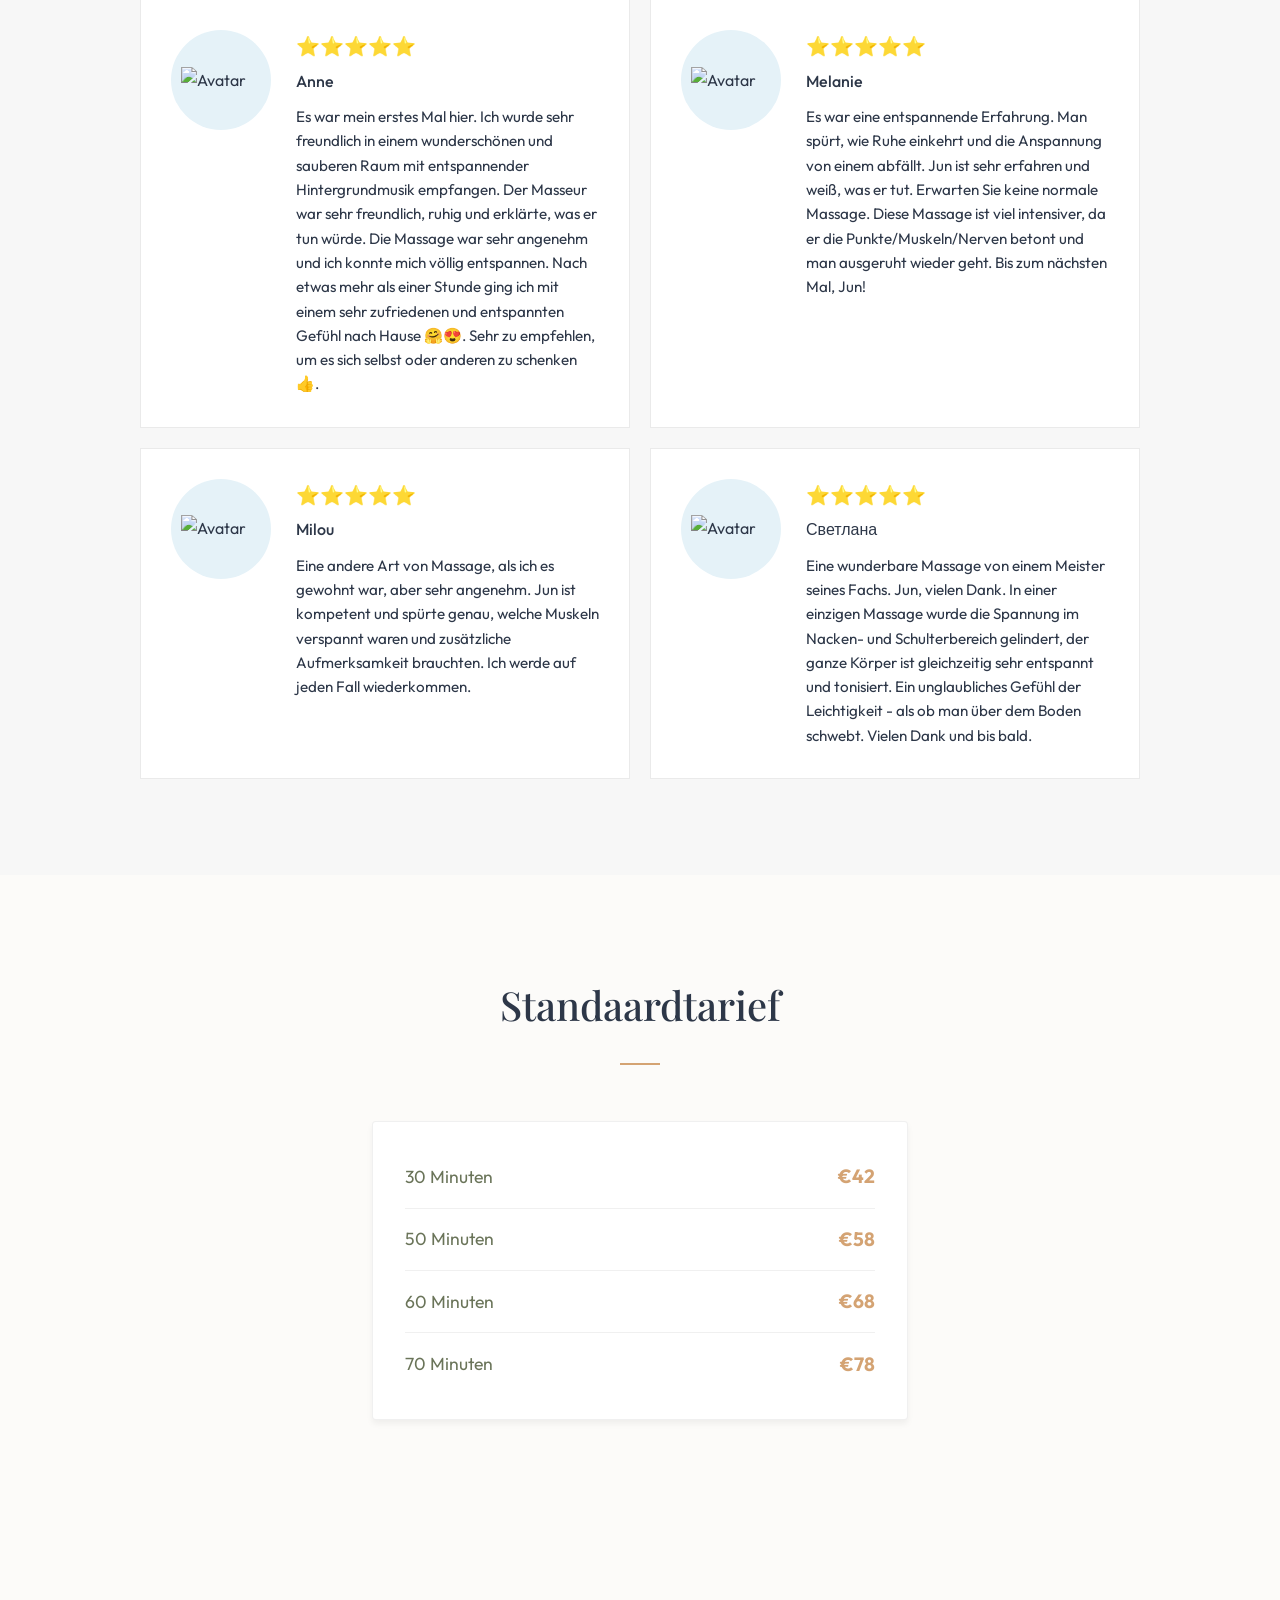
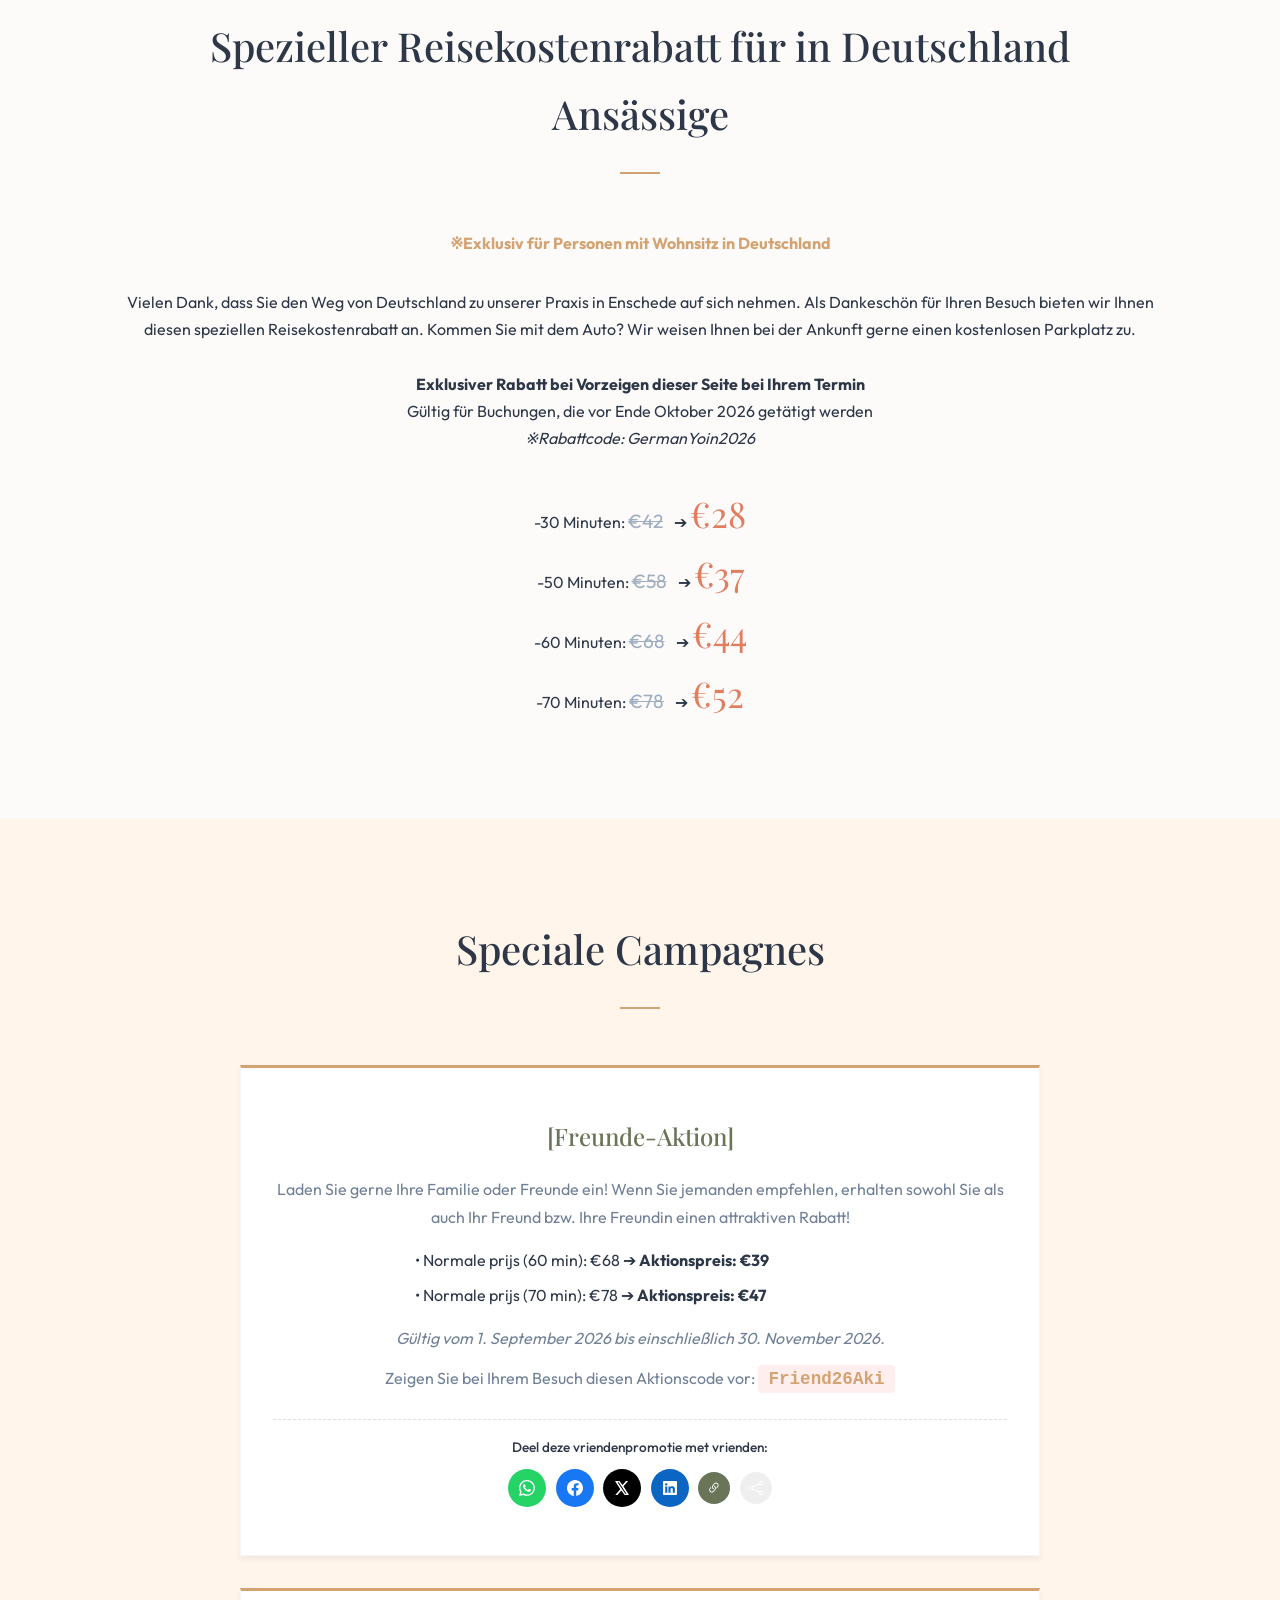
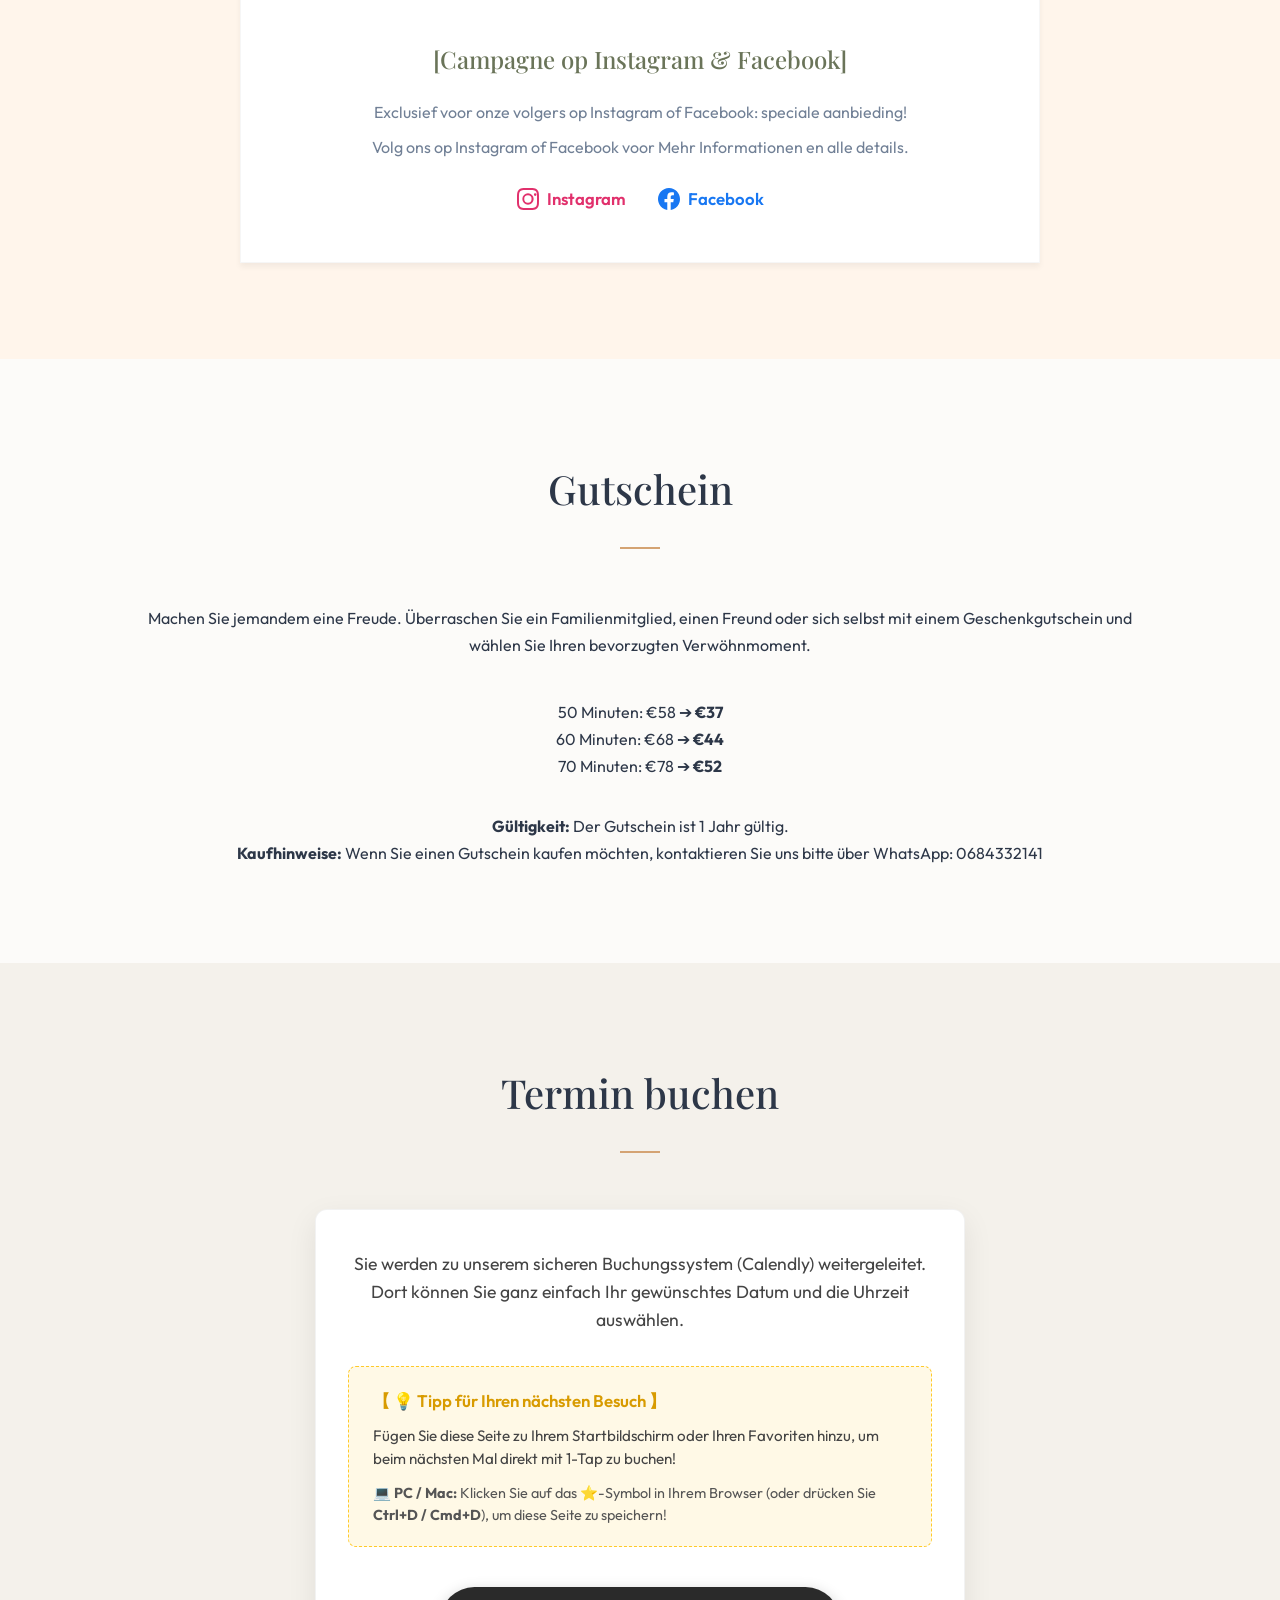
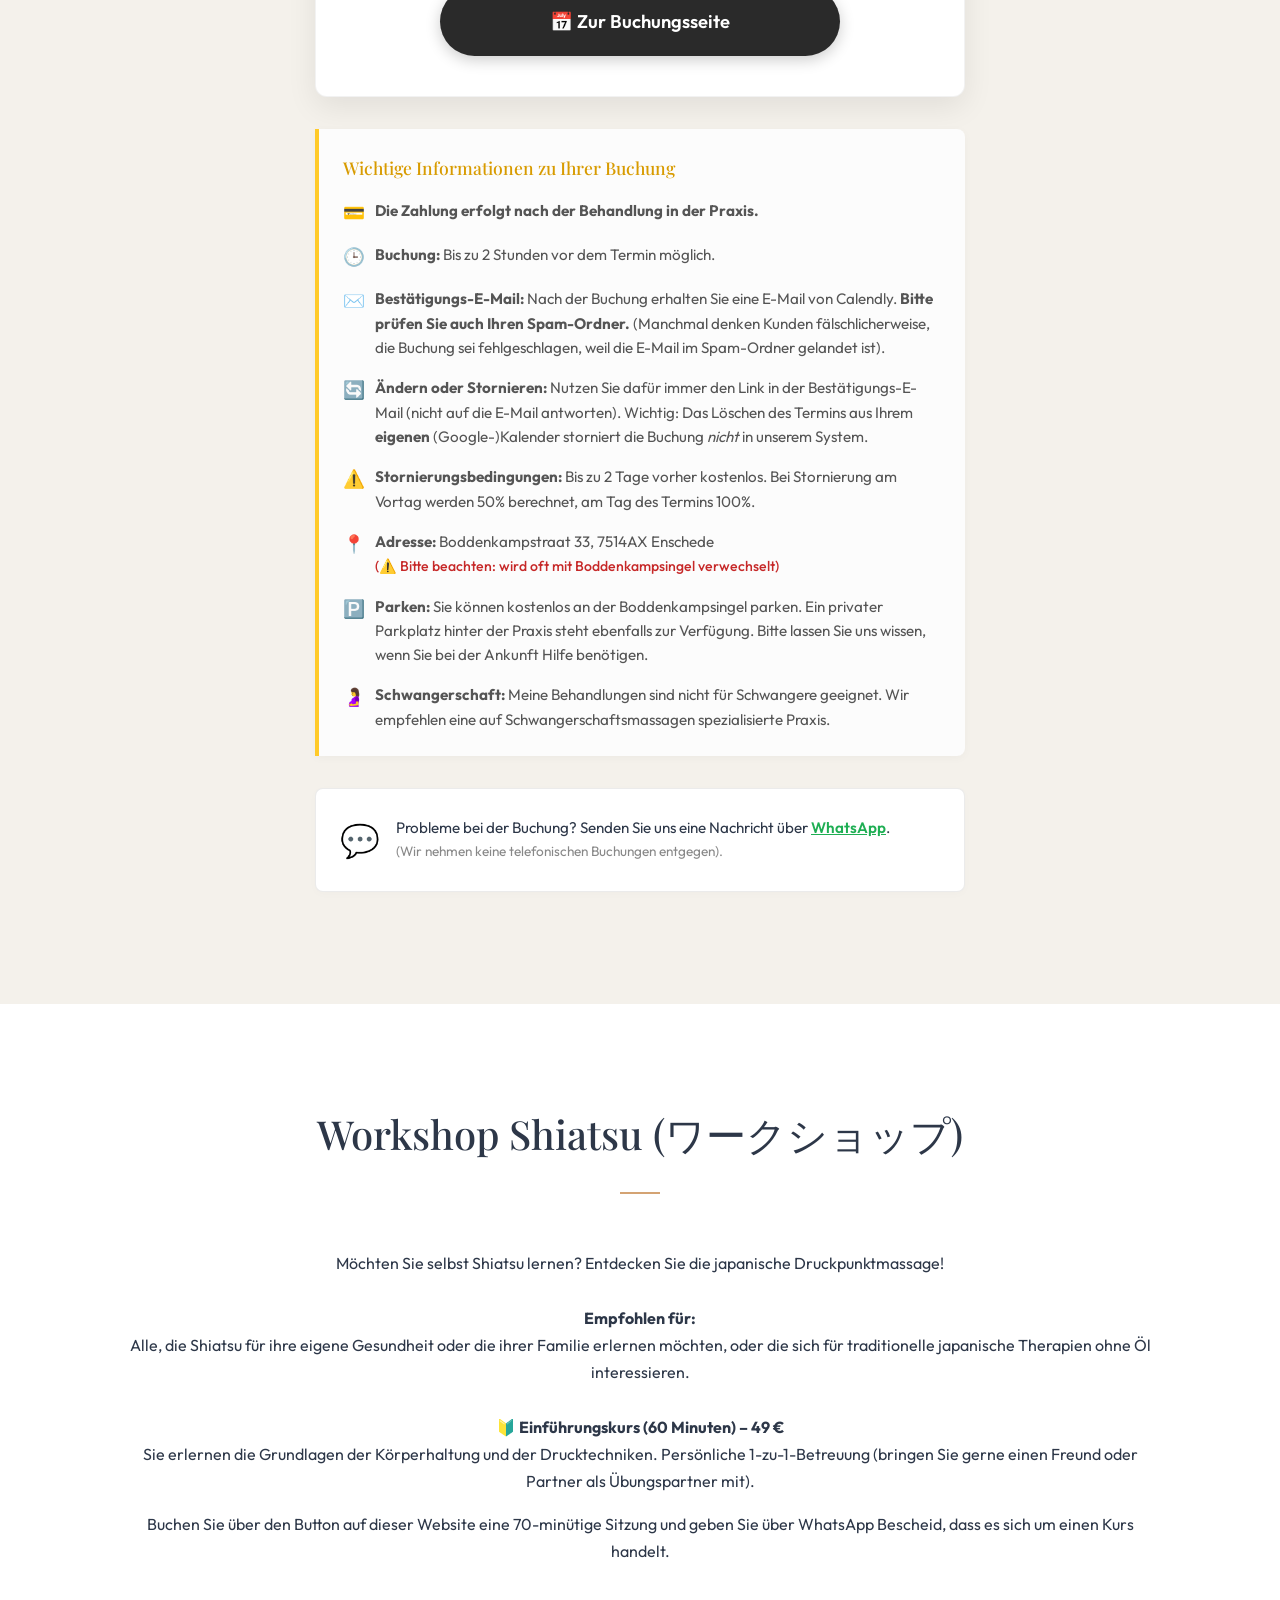
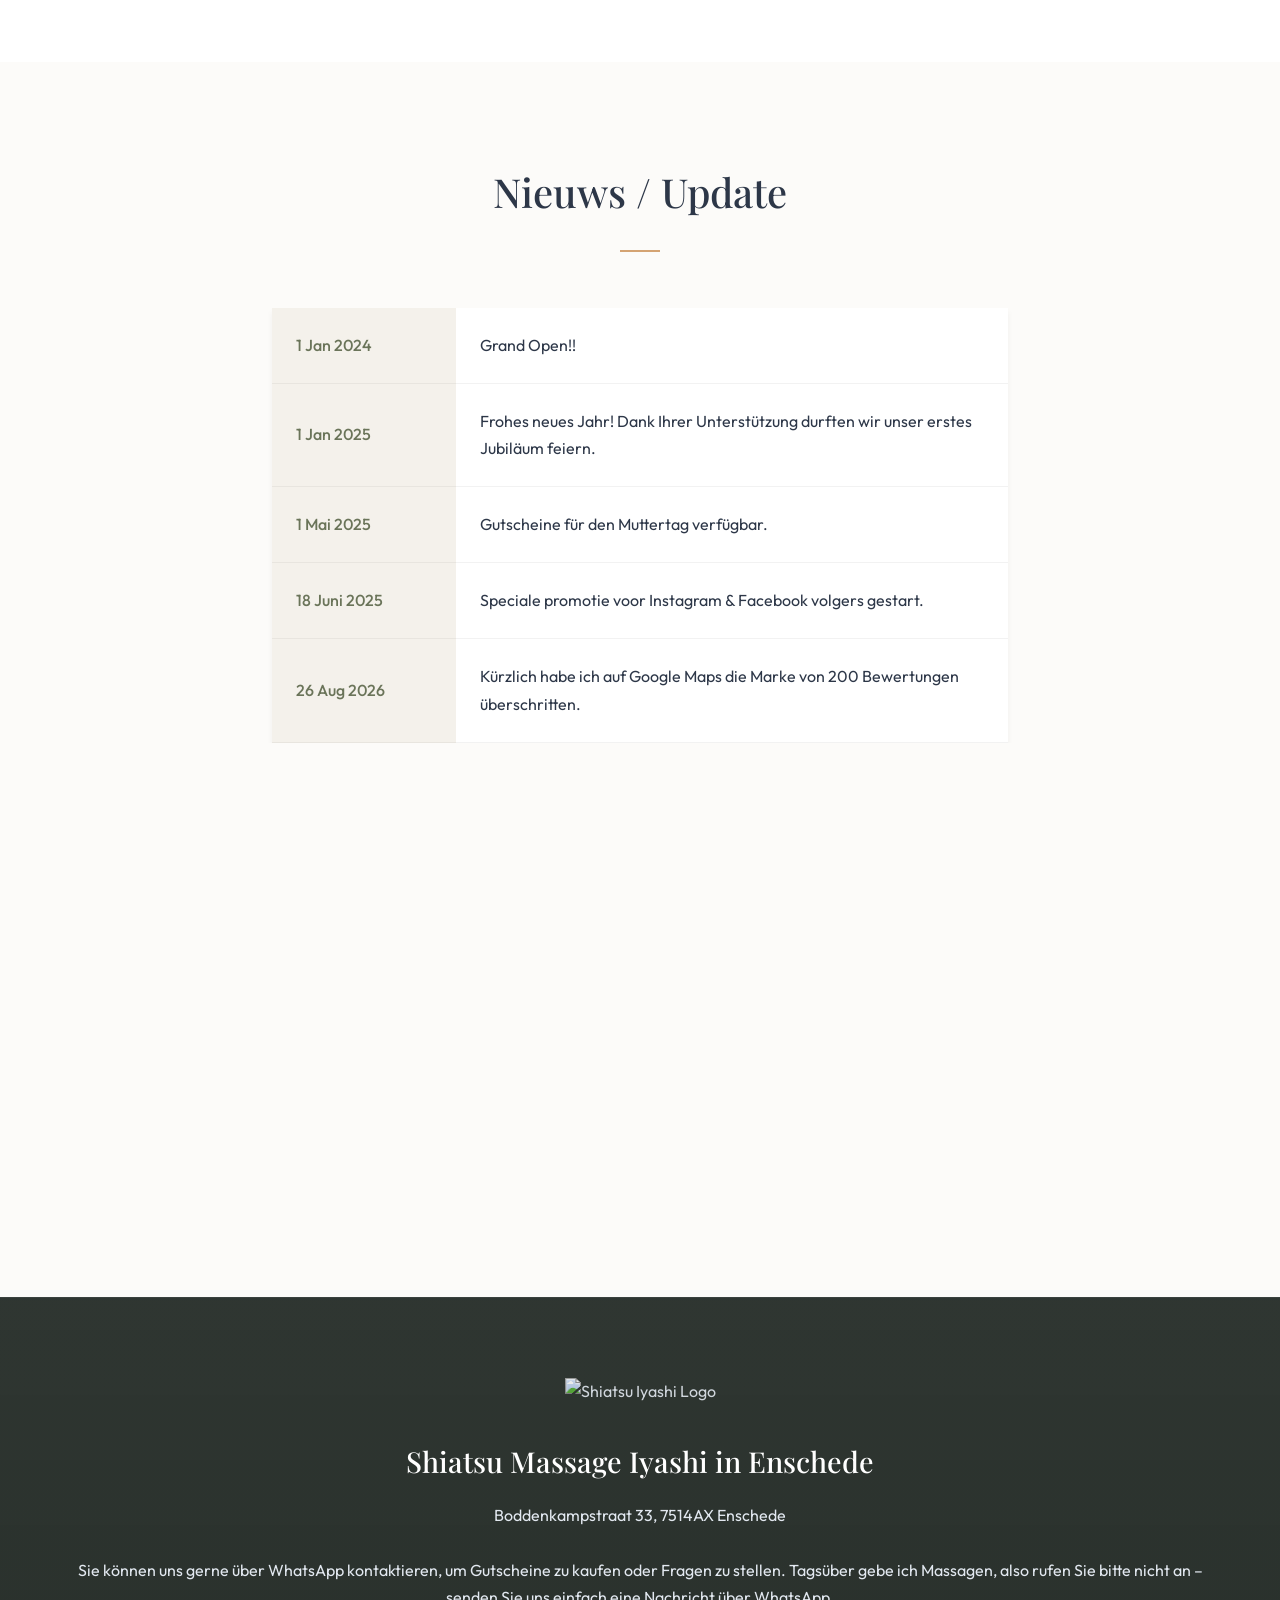
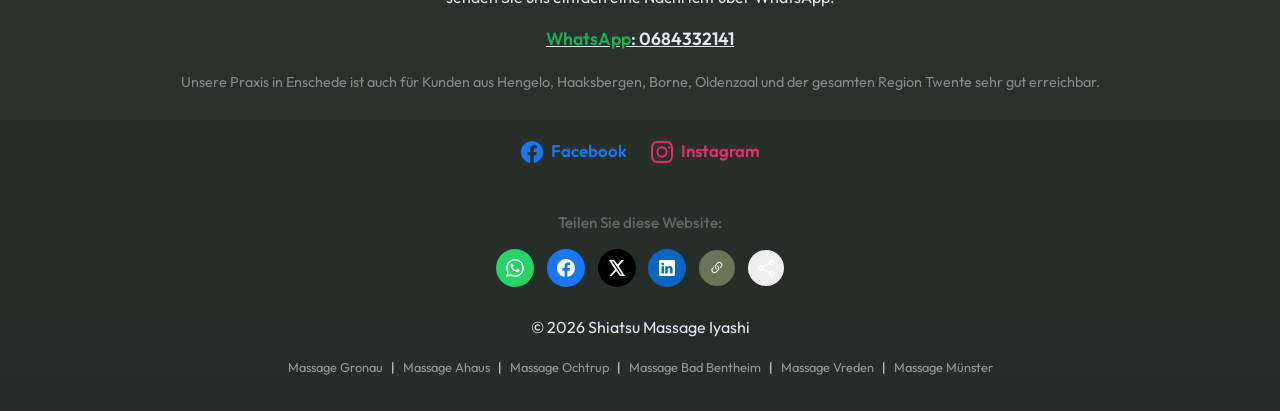
==== commit a6b7591d: "Remove duplicate info section and integrate Address, Parking, and Pregnancy into booking alert box a" ====
--- a/de/index.html
+++ b/de/index.html
@@ -369,11 +369,13 @@
                     <h4 style="color: #d89b00; margin-top: 0; margin-bottom: 1rem; font-size: 1.1rem;">Wichtige Informationen zu Ihrer Buchung</h4>
                     <ul style="list-style: none; padding: 0; margin: 0; color: #555; line-height: 1.6;">
                         <li style="margin-bottom: 1rem; display: flex; align-items: flex-start; gap: 10px;"><span style="font-size: 1.1rem; flex-shrink: 0;">💳</span> <span><strong>Die Zahlung erfolgt nach der Behandlung in der Praxis.</strong></span></li>
-                        <li style="margin-bottom: 1.5rem; display: flex; align-items: flex-start; gap: 10px;"><span style="font-size: 1.1rem; flex-shrink: 0;">🕒</span> <span>Buchungen sind bis zu 2 Stunden vor dem Termin möglich.</span></li>
-                        
+                        <li style="margin-bottom: 1rem; display: flex; align-items: flex-start; gap: 10px;"><span style="font-size: 1.1rem; flex-shrink: 0;">🕒</span> <span><strong>Buchung:</strong> Bis zu 2 Stunden vor dem Termin möglich.</span></li>
                         <li style="margin-bottom: 1rem; display: flex; align-items: flex-start; gap: 10px;"><span style="font-size: 1.1rem; flex-shrink: 0;">✉️</span> <span><strong>Bestätigungs-E-Mail:</strong> Nach der Buchung erhalten Sie eine E-Mail von Calendly. <strong>Bitte prüfen Sie auch Ihren Spam-Ordner.</strong> (Manchmal denken Kunden fälschlicherweise, die Buchung sei fehlgeschlagen, weil die E-Mail im Spam-Ordner gelandet ist).</span></li>
                         <li style="margin-bottom: 1rem; display: flex; align-items: flex-start; gap: 10px;"><span style="font-size: 1.1rem; flex-shrink: 0;">🔄</span> <span><strong>Ändern oder Stornieren:</strong> Nutzen Sie dafür immer den Link in der Bestätigungs-E-Mail (nicht auf die E-Mail antworten). Wichtig: Das Löschen des Termins aus Ihrem <strong>eigenen</strong> (Google-)Kalender storniert die Buchung <em>nicht</em> in unserem System.</span></li>
-                        <li style="display: flex; align-items: flex-start; gap: 10px;"><span style="font-size: 1.1rem; flex-shrink: 0;">⚠️</span> <span><strong>Stornierungsbedingungen:</strong> Bis zu 2 Tage vor dem Termin ist die Stornierung kostenlos. Bei Stornierungen am Vortag oder am Tag der Behandlung gelten unsere Stornierungsbedingungen am Ende dieser Seite.</span></li>
+                        <li style="margin-bottom: 1rem; display: flex; align-items: flex-start; gap: 10px;"><span style="font-size: 1.1rem; flex-shrink: 0;">⚠️</span> <span><strong>Stornierungsbedingungen:</strong> Bis zu 2 Tage vorher kostenlos. Bei Stornierung am Vortag werden 50% berechnet, am Tag des Termins 100%.</span></li>
+                        <li style="margin-bottom: 1rem; display: flex; align-items: flex-start; gap: 10px;"><span style="font-size: 1.1rem; flex-shrink: 0;">📍</span> <span><strong>Adresse:</strong> Boddenkampstraat 33, 7514AX Enschede<br><span style="color: #c62828; font-weight: 500; font-size: 0.88rem;">(⚠️ Bitte beachten: wird oft mit Boddenkampsingel verwechselt)</span></span></li>
+                        <li style="margin-bottom: 1rem; display: flex; align-items: flex-start; gap: 10px;"><span style="font-size: 1.1rem; flex-shrink: 0;">🅿️</span> <span><strong>Parken:</strong> Sie können kostenlos an der Boddenkampsingel parken. Ein privater Parkplatz hinter der Praxis steht ebenfalls zur Verfügung. Bitte lassen Sie uns wissen, wenn Sie bei der Ankunft Hilfe benötigen.</span></li>
+                        <li style="display: flex; align-items: flex-start; gap: 10px;"><span style="font-size: 1.1rem; flex-shrink: 0;">🤰</span> <span><strong>Schwangerschaft:</strong> Meine Behandlungen sind nicht für Schwangere geeignet. Wir empfehlen eine auf Schwangerschaftsmassagen spezialisierte Praxis.</span></li>
                     </ul>
                 </div>
 
@@ -382,29 +384,6 @@
                     <div style="background: white; padding: 1.5rem; border-radius: 8px; border: 1px solid rgba(0,0,0,0.08); margin-bottom: 1rem; text-align: left; display: flex; align-items: center; gap: 1rem; box-shadow: 0 2px 10px rgba(0,0,0,0.02);">
                         <span style="font-size: 2rem;">💬</span>
                         <p style="margin: 0; color: var(--text-dark); font-size: 0.95rem; line-height: 1.5;">Probleme bei der Buchung? Senden Sie uns eine Nachricht über <a href="https://wa.me/31684332141" target="_blank" style="font-weight: 600; text-decoration: underline; color: #1EAE53;">WhatsApp</a>.<br><span style="color: #888; font-size: 0.85rem;">(Wir nehmen keine telefonischen Buchungen entgegen).</span></p>
-                    </div>
-                </div>
-            </div>
-        </section>
-        <!-- 8. Info & FAQ -->
-        <section id="info" style="background: #2a2a2a; color: white;">
-            <div class="container">
-                <h2 class="section-title" style="color: var(--primary-light);">Terminvereinbarung & Praktische Informationen</h2>
-                
-                <div class="grid">
-                    <div>
-                        <h3 style="color: var(--primary-color);">Wie kann ich einen Termin vereinbaren?</h3>
-                        <p>Geben Sie über Calendly Ihren Namen, Ihre E-Mail-Adresse und Ihre Telefonnummer ein. Termine können bis spätestens zwei Stunden vorher gebucht werden.</p>
-                        <p style="margin-top: 1rem;">Nachdem Sie die Buchung abgeschlossen haben, erhalten Sie eine Bestätigungs-E-Mail (bitte überprüfen Sie auch Ihren Spam-Ordner). Änderungen an Ihrem Termin können Sie über den Link in dieser E-Mail vornehmen.</p>
-                        <p style="margin-top: 1rem;"><strong>Betaling:</strong> Gebeurt ter plaatse na de behandeling.</p>
-                    </div>
-                    <div>
-                        <h3 style="color: var(--primary-color);">Stornierung, Parken & Schwangerschaft</h3>
-                        <ul style="list-style: none;">
-                            <li style="margin-bottom: 1rem;"><strong>Stornierungsbedingungen:</strong> Stornierungen müssen über Calendly vorgenommen werden. Bis 2 Tage vorher ist eine kostenlose Stornierung möglich. Bei einer Stornierung am Vortag werden 50 % des Preises berechnet. Bei einer Stornierung am selben Tag werden 100 % des Preises berechnet.</li>
-                            <li style="margin-bottom: 1rem;"><strong>Parken:</strong> Sie können kostenlos an der Boddenkampsingel parken. Bitte lassen Sie uns wissen, wenn Sie bei Ihrer Ankunft Hilfe benötigen.</li>
-                            <li style="margin-bottom: 1rem;"><strong>Schwangerschaft:</strong> Meine Behandlungen sind nicht für Schwangere geeignet. Wir empfehlen eine auf Schwangerschaftsmassagen spezialisierte Praxis.</li>
-                        </ul>
                     </div>
                 </div>
             </div>
